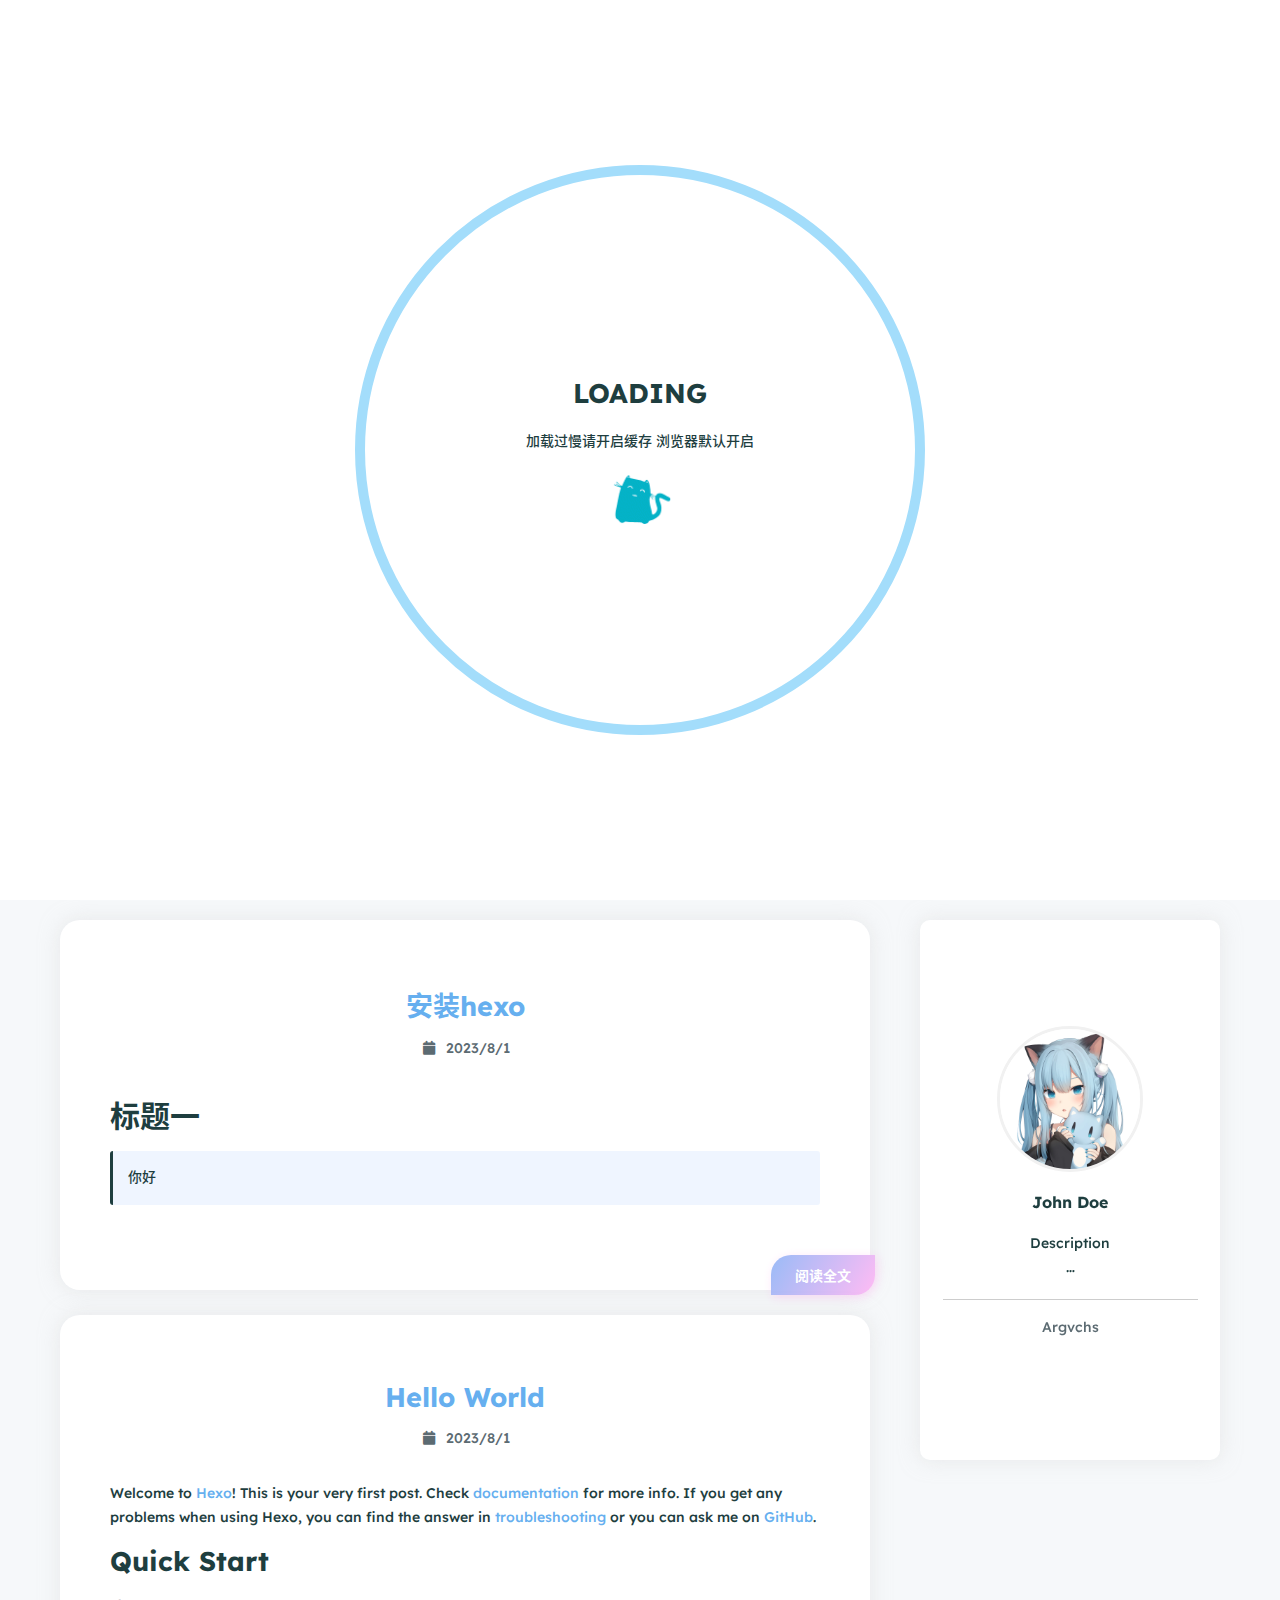
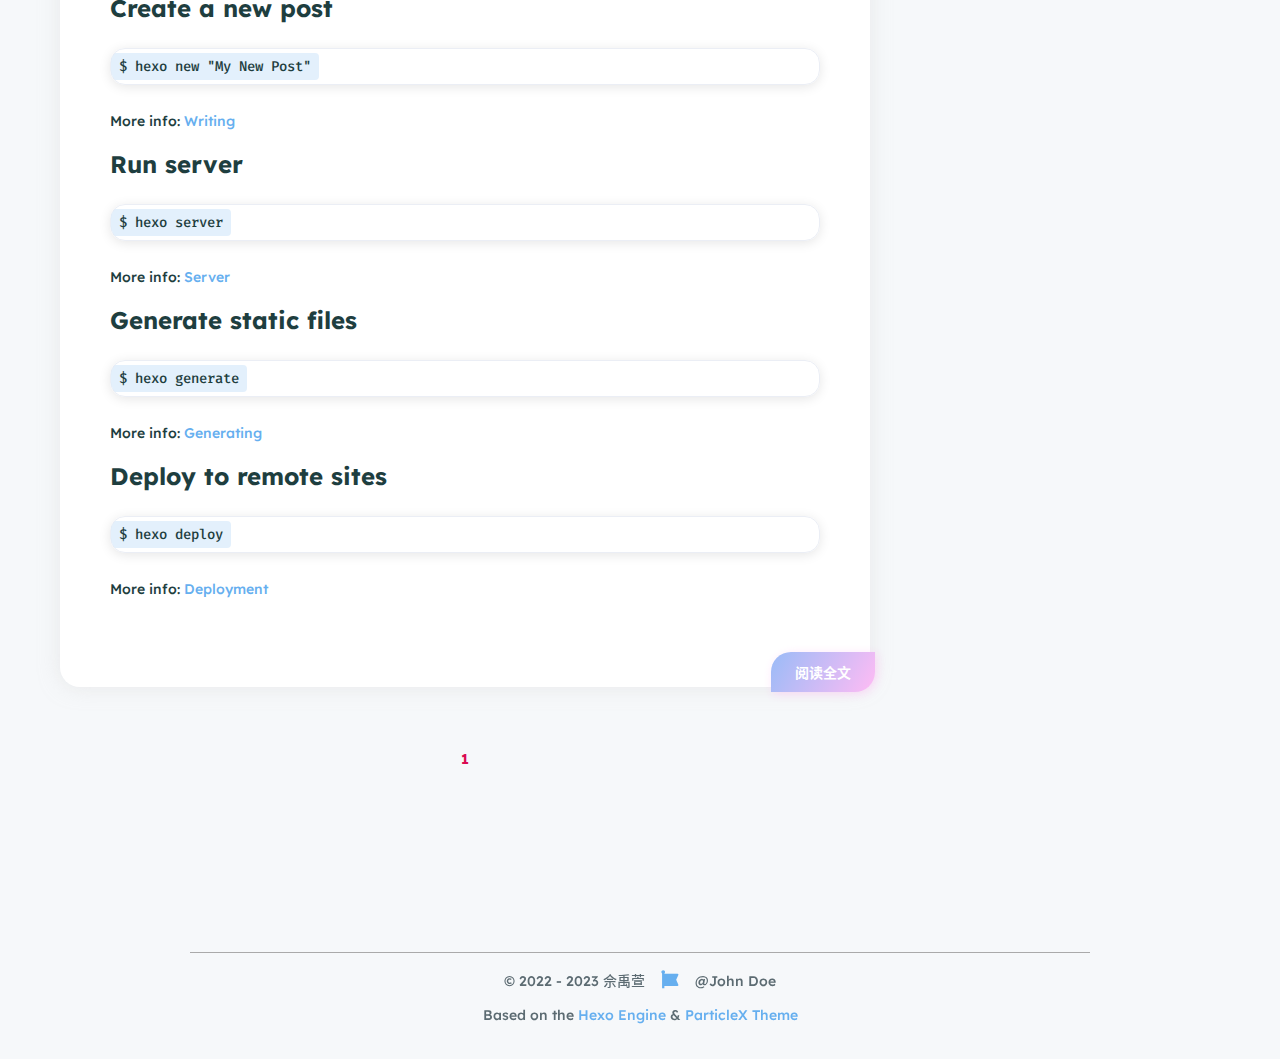
==== index.html @ 8838abf0 "Site updated: 2023-08-01 17:49:16" ====
<!DOCTYPE html>
<html lang="en">
    <head>
        <meta charset="utf-8" />
        <title>佘禹萱</title>
        <meta name="author" content="John Doe" />
        <meta name="description" content="今天又写了一堆bug^-^" />
        <meta name="keywords" content="" />
        <meta name="viewport" content="width=device-width, initial-scale=1.0, maximum-scale=1.0, user-scalable=0" />
        <link rel="icon" href="/images/favicon.png" />
        <script src="https://cdn.staticfile.org/vue/3.3.4/vue.global.prod.min.js"></script>
<link rel="stylesheet" href="https://cdn.staticfile.org/font-awesome/6.4.0/css/all.min.css" />
<link rel="stylesheet" href="/css/fonts.min.css" />
<script> const mixins = {}; </script>

<script src="https://polyfill.io/v3/polyfill.min.js?features=default"></script>


<script src="https://cdn.staticfile.org/highlight.js/11.8.0/highlight.min.js"></script>
<script src="https://cdn.staticfile.org/highlightjs-line-numbers.js/2.8.0/highlightjs-line-numbers.min.js"></script>
<link
    rel="stylesheet"
    href="https://cdn.staticfile.org/highlight.js/11.8.0/styles/github.min.css"
/>
<script src="/js/lib/highlight.js"></script>



<script src="/js/lib/preview.js"></script>





<script src="/js/lib/home.js"></script>

<link rel="stylesheet" href="/css/main.css" />

    <meta name="generator" content="Hexo 6.3.0"></head>
    <body>
        <div id="layout">
            <transition name="fade">
                <div id="loading" v-show="loading">
                    <div id="loading-circle">
                        <h2>LOADING</h2>
                        <p>加载过慢请开启缓存 浏览器默认开启</p>
                        <img src="/images/loading.gif" />
                    </div>
                </div>
            </transition>
            <div id="menu" :class="{ hidden: hiddenMenu, 'menu-color': menuColor}">
    <nav id="desktop-menu">
        <a class="title" href="/">
            <span>佘禹萱</span>
        </a>
        
        <a href="/">
            <i class="fa-solid fa-house fa-fw"></i>
            <span>&ensp;Home</span>
        </a>
        
        <a href="/about">
            <i class="fa-solid fa-id-card fa-fw"></i>
            <span>&ensp;About</span>
        </a>
        
        <a href="/archives">
            <i class="fa-solid fa-box-archive fa-fw"></i>
            <span>&ensp;Archives</span>
        </a>
        
        <a href="/categories">
            <i class="fa-solid fa-bookmark fa-fw"></i>
            <span>&ensp;Categories</span>
        </a>
        
        <a href="/tags">
            <i class="fa-solid fa-tags fa-fw"></i>
            <span>&ensp;Tags</span>
        </a>
        
    </nav>
    <nav id="mobile-menu">
        <div class="title" @click="showMenuItems = !showMenuItems">
            <i class="fa-solid fa-bars fa-fw"></i>
            <span>&emsp;佘禹萱</span>
        </div>
        <transition name="slide">
            <div class="items" v-show="showMenuItems">
                
                <a href="/">
                    <div class="item">
                        <div style="min-width: 20px; max-width: 50px; width: 10%">
                            <i class="fa-solid fa-house fa-fw"></i>
                        </div>
                        <div style="min-width: 100px; max-width: 150%; width: 20%">Home</div>
                    </div>
                </a>
                
                <a href="/about">
                    <div class="item">
                        <div style="min-width: 20px; max-width: 50px; width: 10%">
                            <i class="fa-solid fa-id-card fa-fw"></i>
                        </div>
                        <div style="min-width: 100px; max-width: 150%; width: 20%">About</div>
                    </div>
                </a>
                
                <a href="/archives">
                    <div class="item">
                        <div style="min-width: 20px; max-width: 50px; width: 10%">
                            <i class="fa-solid fa-box-archive fa-fw"></i>
                        </div>
                        <div style="min-width: 100px; max-width: 150%; width: 20%">Archives</div>
                    </div>
                </a>
                
                <a href="/categories">
                    <div class="item">
                        <div style="min-width: 20px; max-width: 50px; width: 10%">
                            <i class="fa-solid fa-bookmark fa-fw"></i>
                        </div>
                        <div style="min-width: 100px; max-width: 150%; width: 20%">Categories</div>
                    </div>
                </a>
                
                <a href="/tags">
                    <div class="item">
                        <div style="min-width: 20px; max-width: 50px; width: 10%">
                            <i class="fa-solid fa-tags fa-fw"></i>
                        </div>
                        <div style="min-width: 100px; max-width: 150%; width: 20%">Tags</div>
                    </div>
                </a>
                
            </div>
        </transition>
    </nav>
</div>
<transition name="fade">
    <div id="menu-curtain" @click="showMenuItems = !showMenuItems" v-show="showMenuItems"></div>
</transition>

            <div id="main" :class="loading ? 'into-enter-from': 'into-enter-active'">
                <div id="home-head">
    <div id="home-background" ref="homeBackground" data-images="/images/background.jpg"></div>
    <div id="home-info" @click="homeClick">
        <span class="loop"></span>
        <span class="loop"></span>
        <span class="loop"></span>
        <span class="loop"></span>
        <span class="info">
            <div class="wrap">
                <h1>佘禹萱</h1>
                <h3>我的blog</h3>
                <h5>今天又写了一堆bug^-^</h5>
            </div>
        </span>
    </div>
</div>
<div id="home-posts-wrap" true ref="homePostsWrap">
    <div id="home-posts">
        

<div class="post">
    <a href="/2023/08/01/%E5%AE%89%E8%A3%85hexo/">
        <h2 class="post-title">安装hexo</h2>
    </a>
    <div class="category-and-date">
        
        <span class="date">
            <span class="icon">
                <i class="fa-solid fa-calendar fa-fw"></i>
            </span>
            2023/8/1
        </span>
        
        
    </div>
    <div class="description">
        <div class="content" v-pre>
            
            <h1 id="标题一"><a href="#标题一" class="headerlink" title="标题一"></a>标题一</h1><blockquote>
<p>你好</p>
</blockquote>

            
        </div>
    </div>
    <div class="post-tags">
        
        
    </div>
    <a href="/2023/08/01/%E5%AE%89%E8%A3%85hexo/" class="go-post">阅读全文</a>
</div>

<div class="post">
    <a href="/2023/08/01/hello-world/">
        <h2 class="post-title">Hello World</h2>
    </a>
    <div class="category-and-date">
        
        <span class="date">
            <span class="icon">
                <i class="fa-solid fa-calendar fa-fw"></i>
            </span>
            2023/8/1
        </span>
        
        
    </div>
    <div class="description">
        <div class="content" v-pre>
            
            <p>Welcome to <a target="_blank" rel="noopener" href="https://hexo.io/">Hexo</a>! This is your very first post. Check <a target="_blank" rel="noopener" href="https://hexo.io/docs/">documentation</a> for more info. If you get any problems when using Hexo, you can find the answer in <a target="_blank" rel="noopener" href="https://hexo.io/docs/troubleshooting.html">troubleshooting</a> or you can ask me on <a target="_blank" rel="noopener" href="https://github.com/hexojs/hexo/issues">GitHub</a>.</p>
<h2 id="Quick-Start"><a href="#Quick-Start" class="headerlink" title="Quick Start"></a>Quick Start</h2><h3 id="Create-a-new-post"><a href="#Create-a-new-post" class="headerlink" title="Create a new post"></a>Create a new post</h3><pre><code class="bash">$ hexo new &quot;My New Post&quot;
</code></pre>
<p>More info: <a target="_blank" rel="noopener" href="https://hexo.io/docs/writing.html">Writing</a></p>
<h3 id="Run-server"><a href="#Run-server" class="headerlink" title="Run server"></a>Run server</h3><pre><code class="bash">$ hexo server
</code></pre>
<p>More info: <a target="_blank" rel="noopener" href="https://hexo.io/docs/server.html">Server</a></p>
<h3 id="Generate-static-files"><a href="#Generate-static-files" class="headerlink" title="Generate static files"></a>Generate static files</h3><pre><code class="bash">$ hexo generate
</code></pre>
<p>More info: <a target="_blank" rel="noopener" href="https://hexo.io/docs/generating.html">Generating</a></p>
<h3 id="Deploy-to-remote-sites"><a href="#Deploy-to-remote-sites" class="headerlink" title="Deploy to remote sites"></a>Deploy to remote sites</h3><pre><code class="bash">$ hexo deploy
</code></pre>
<p>More info: <a target="_blank" rel="noopener" href="https://hexo.io/docs/one-command-deployment.html">Deployment</a></p>

            
        </div>
    </div>
    <div class="post-tags">
        
        
    </div>
    <a href="/2023/08/01/hello-world/" class="go-post">阅读全文</a>
</div>


        <div class="page-current">
    <div class="prev">
        
    </div>
    <div class="page-index">
        
        <span class="current">1</span>
        
    </div>
    <div class="next">
        
    </div>
</div>

    </div>
    
    <div id="home-card">
        <div id="card-style">
    <div id="card-div">
        <div class="avatar">
            <img src="/images/avatar.jpg" alt="avatar" />
        </div>
        <div class="name">John Doe</div>
        <div class="description">
            <p>Description<br>…</p>

        </div>
        
        
        <div class="friend-links">
            
            <div class="friend-link">
                <a target="_blank" rel="noopener" href="https://argvchs.github.io">Argvchs</a>
            </div>
            
        </div>
        
    </div>
</div>

    </div>
    
</div>

                <footer id="footer">
    <div id="footer-wrap">
        <div>
            &copy;
            2022 - 2023 佘禹萱
            <span id="footer-icon">
                <i class="fa-solid fa-font-awesome fa-fw"></i>
            </span>
            &commat;John Doe
        </div>
        <div>
            Based on the <a target="_blank" rel="noopener" href="https://hexo.io">Hexo Engine</a> &amp;
            <a target="_blank" rel="noopener" href="https://github.com/theme-particlex/hexo-theme-particlex">ParticleX Theme</a>
        </div>
        
    </div>
</footer>

            </div>
            
            <transition name="fade">
                <div id="preview" ref="preview" v-show="previewShow">
                    <img id="preview-content" ref="previewContent" />
                </div>
            </transition>
            
        </div>
        <script src="/js/main.js"></script>
        
    </body>
</html>
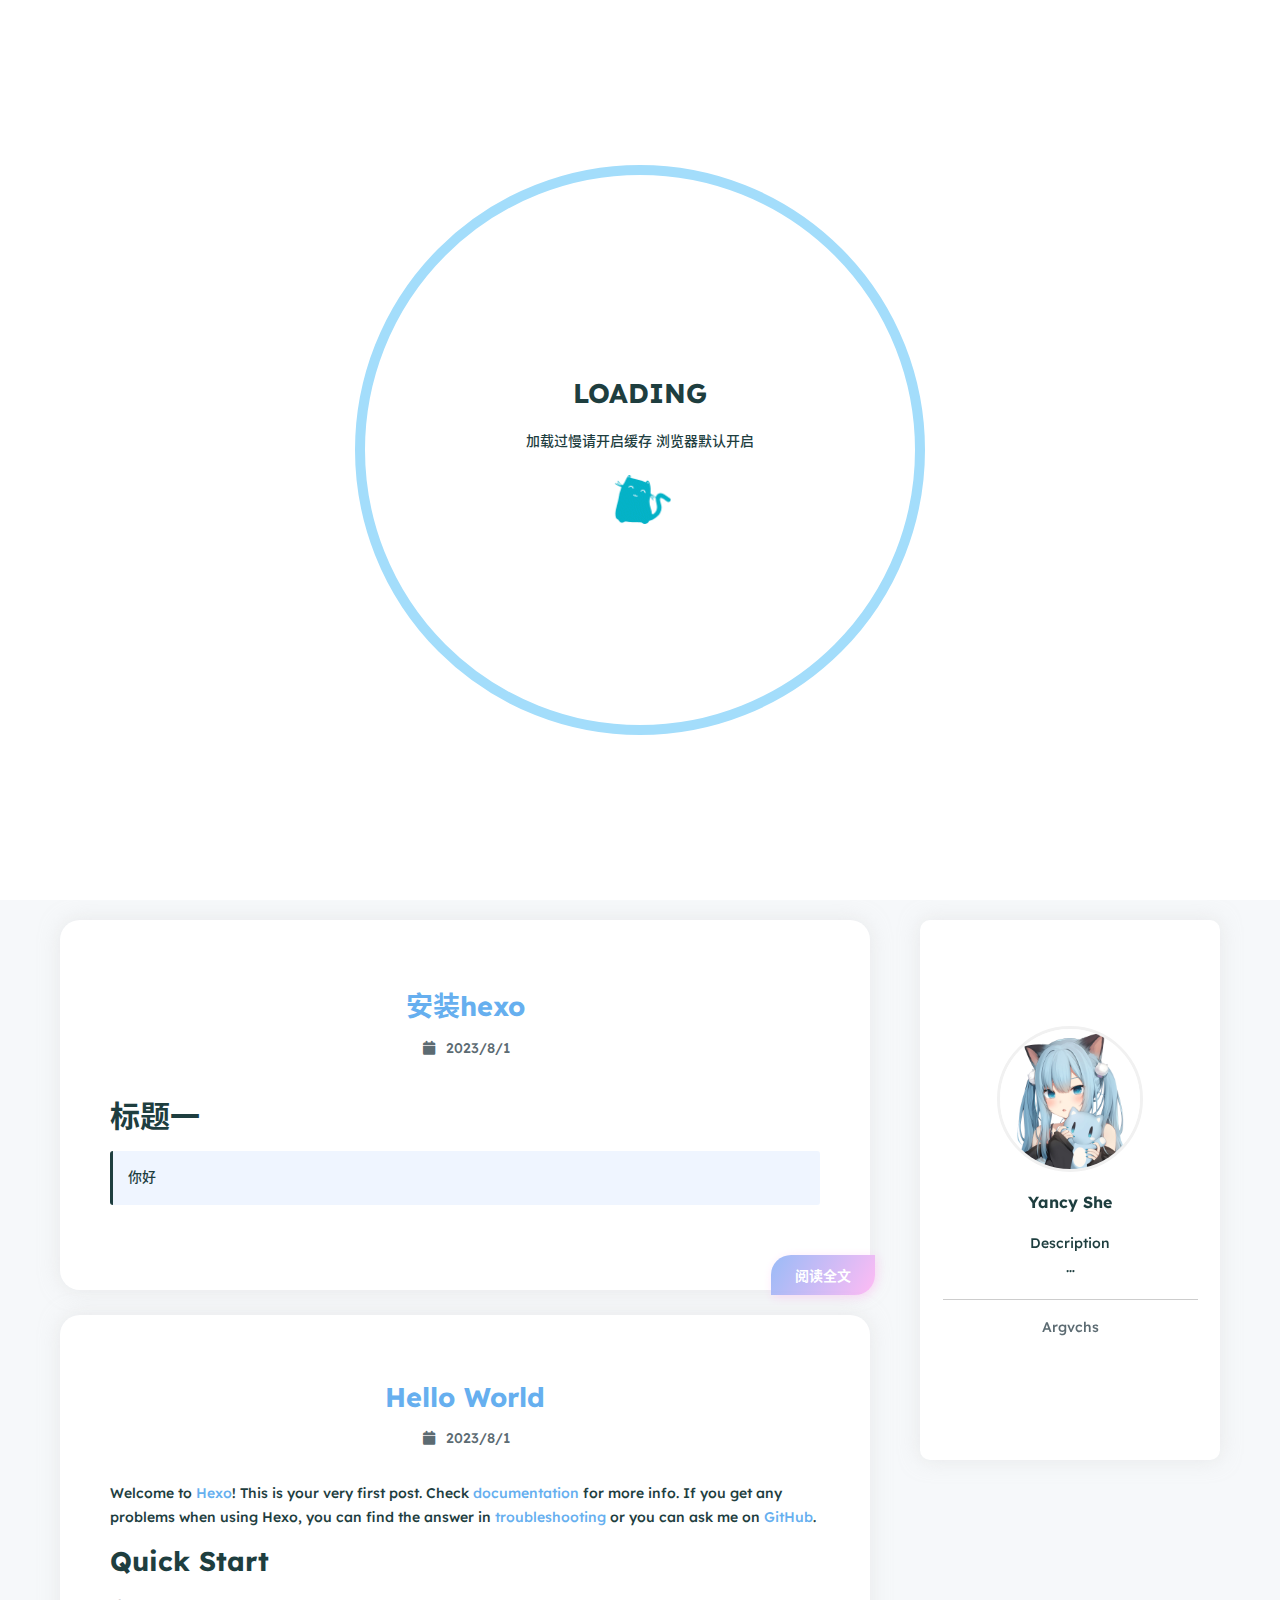
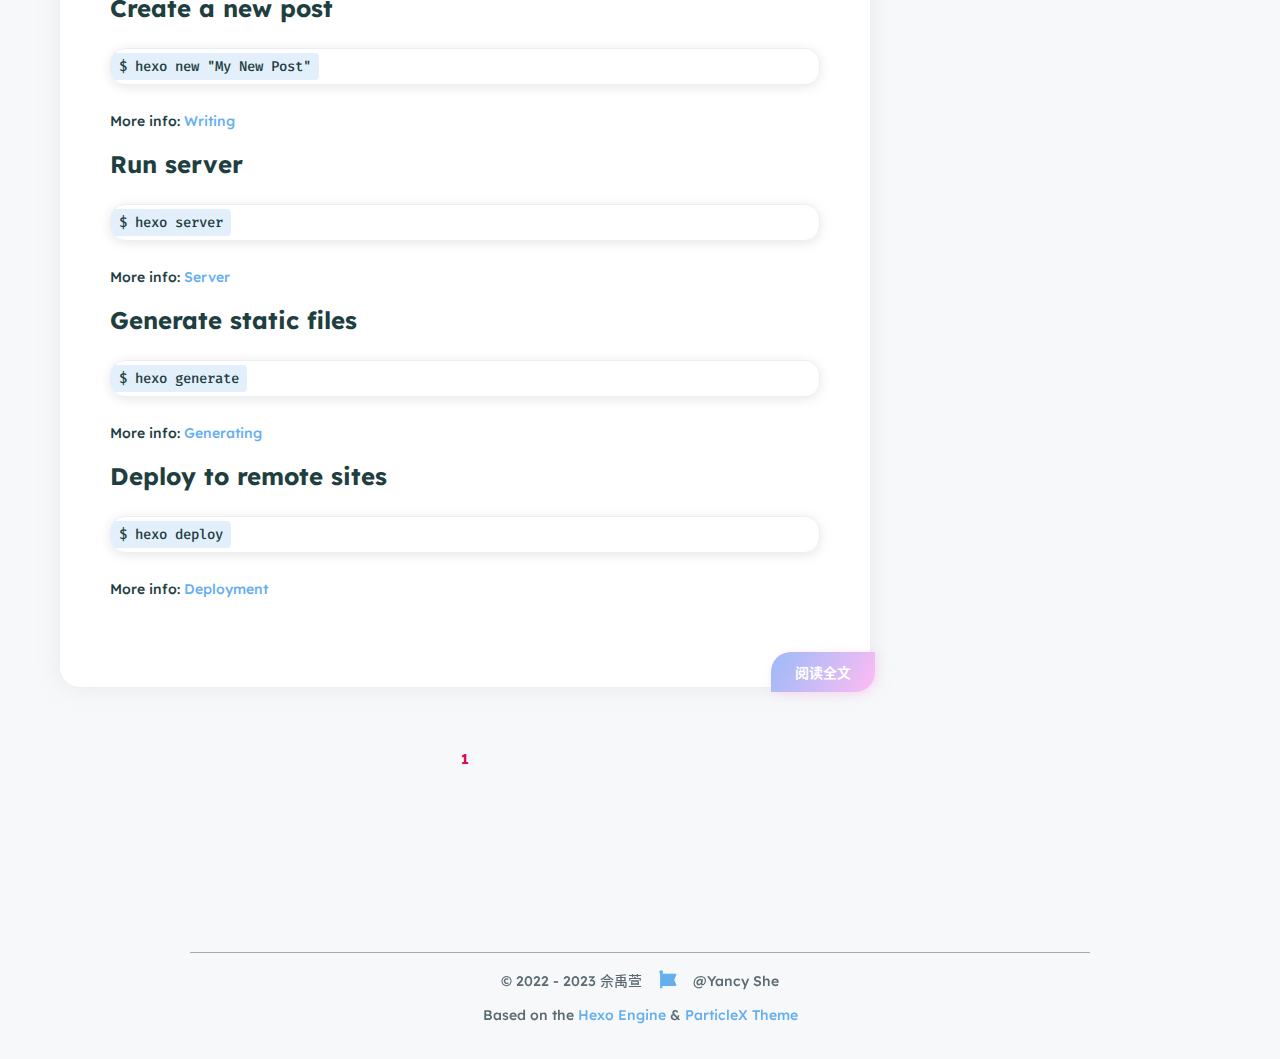
==== commit ae1c9cb0: "Site updated: 2023-08-01 18:01:43" ====
--- a/index.html
+++ b/index.html
@@ -4,7 +4,7 @@
     <head>
         <meta charset="utf-8" />
         <title>佘禹萱</title>
-        <meta name="author" content="John Doe" />
+        <meta name="author" content="Yancy She" />
         <meta name="description" content="今天又写了一堆bug^-^" />
         <meta name="keywords" content="" />
         <meta name="viewport" content="width=device-width, initial-scale=1.0, maximum-scale=1.0, user-scalable=0" />
@@ -260,7 +260,7 @@
         <div class="avatar">
             <img src="/images/avatar.jpg" alt="avatar" />
         </div>
-        <div class="name">John Doe</div>
+        <div class="name">Yancy She</div>
         <div class="description">
             <p>Description<br>…</p>
 
@@ -290,7 +290,7 @@
             <span id="footer-icon">
                 <i class="fa-solid fa-font-awesome fa-fw"></i>
             </span>
-            &commat;John Doe
+            &commat;Yancy She
         </div>
         <div>
             Based on the <a target="_blank" rel="noopener" href="https://hexo.io">Hexo Engine</a> &amp;
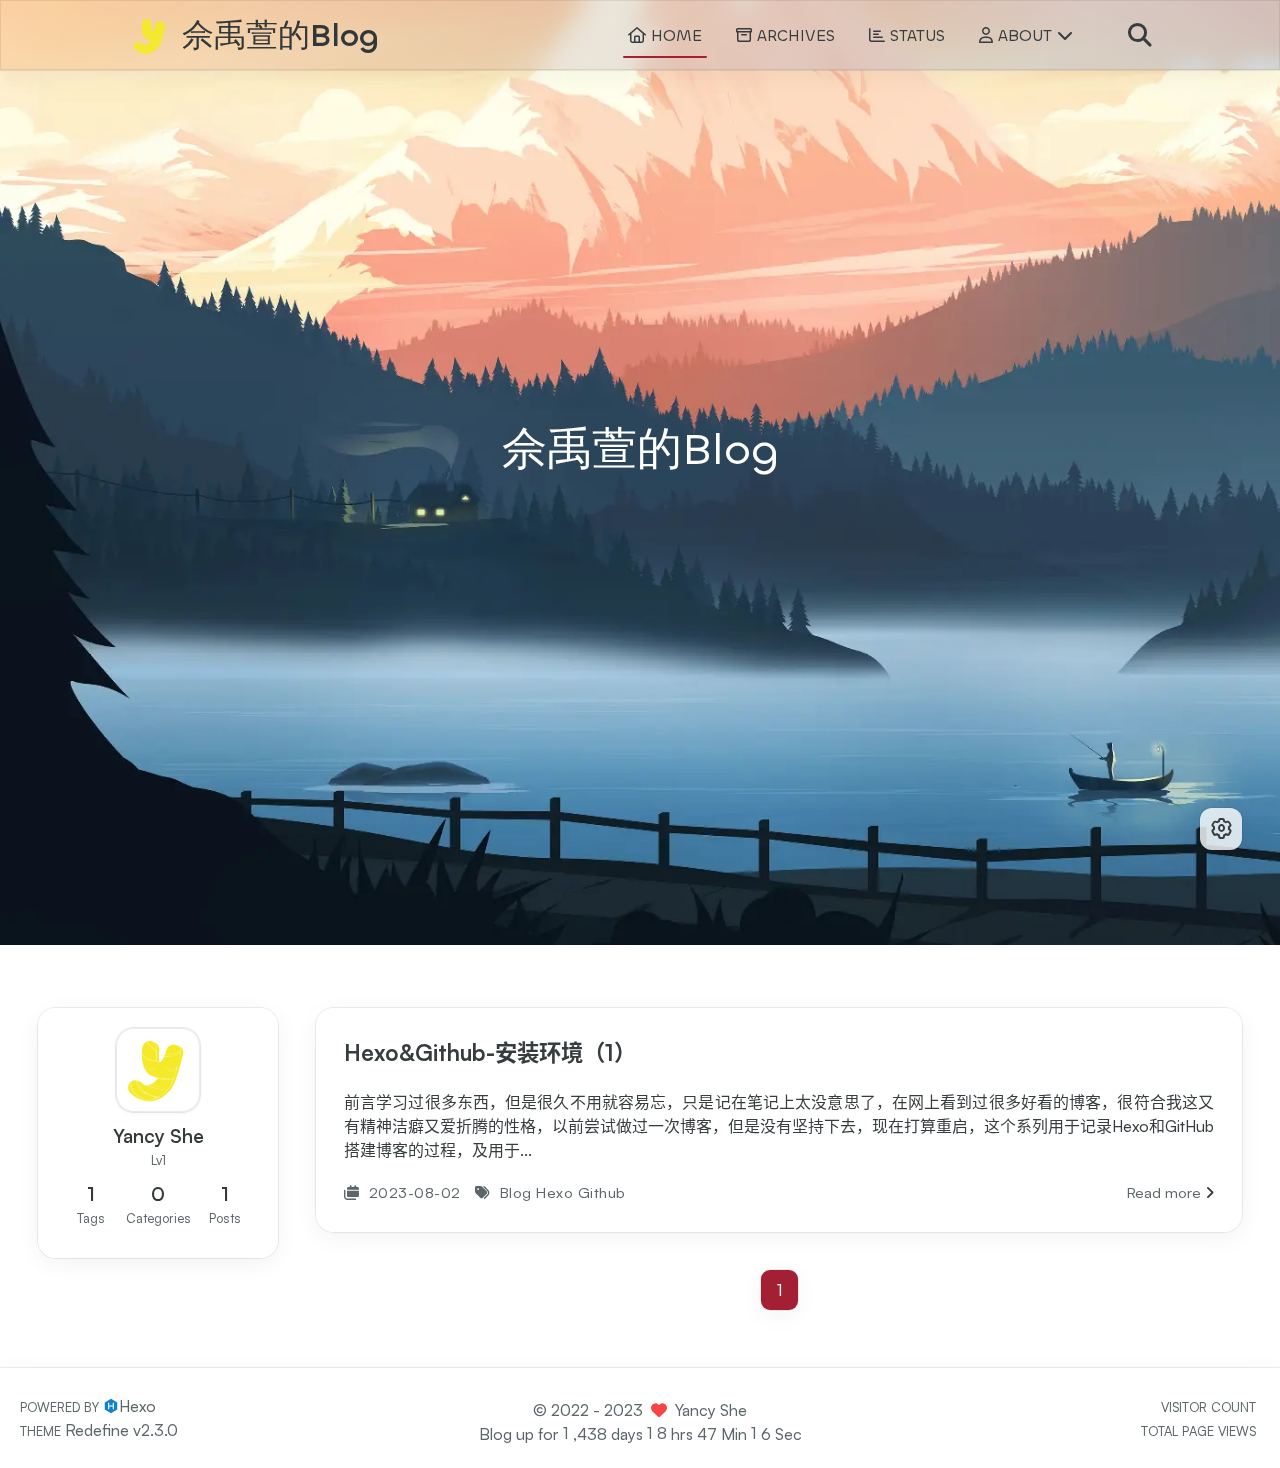
==== commit 7fe837d2: "Site updated: 2023-08-09 09:43:59" ====
--- a/index.html
+++ b/index.html
@@ -1,315 +1,767 @@
-
 <!DOCTYPE html>
 <html lang="en">
-    <head>
-        <meta charset="utf-8" />
-        <title>佘禹萱</title>
-        <meta name="author" content="Yancy She" />
-        <meta name="description" content="今天又写了一堆bug^-^" />
-        <meta name="keywords" content="" />
-        <meta name="viewport" content="width=device-width, initial-scale=1.0, maximum-scale=1.0, user-scalable=0" />
-        <link rel="icon" href="/images/favicon.png" />
-        <script src="https://cdn.staticfile.org/vue/3.3.4/vue.global.prod.min.js"></script>
-<link rel="stylesheet" href="https://cdn.staticfile.org/font-awesome/6.4.0/css/all.min.css" />
-<link rel="stylesheet" href="/css/fonts.min.css" />
-<script> const mixins = {}; </script>
-
-<script src="https://polyfill.io/v3/polyfill.min.js?features=default"></script>
-
-
-<script src="https://cdn.staticfile.org/highlight.js/11.8.0/highlight.min.js"></script>
-<script src="https://cdn.staticfile.org/highlightjs-line-numbers.js/2.8.0/highlightjs-line-numbers.min.js"></script>
-<link
-    rel="stylesheet"
-    href="https://cdn.staticfile.org/highlight.js/11.8.0/styles/github.min.css"
-/>
-<script src="/js/lib/highlight.js"></script>
-
-
-
-<script src="/js/lib/preview.js"></script>
-
-
-
-
-
-<script src="/js/lib/home.js"></script>
-
-<link rel="stylesheet" href="/css/main.css" />
-
-    <meta name="generator" content="Hexo 6.3.0"></head>
-    <body>
-        <div id="layout">
-            <transition name="fade">
-                <div id="loading" v-show="loading">
-                    <div id="loading-circle">
-                        <h2>LOADING</h2>
-                        <p>加载过慢请开启缓存 浏览器默认开启</p>
-                        <img src="/images/loading.gif" />
-                    </div>
+<head>
+    <meta charset="utf-8">
+    <meta name="viewport" content="width=device-width, initial-scale=1">
+    <meta name="keywords" content="Hexo Theme Redefine">
+    
+    <meta name="author" content="Yancy She">
+    <!-- preconnect -->
+    <link rel="preconnect" href="https://fonts.googleapis.com">
+    <link rel="preconnect" href="https://fonts.gstatic.com" crossorigin>
+    
+    
+    <!--- Seo Part-->
+    
+    <link rel="canonical" href="http://example.com/"/>
+    <meta name="robots" content="index,follow">
+    <meta name="googlebot" content="index,follow">
+    <meta name="revisit-after" content="1 days">
+    
+        <meta name="description" content="今天又写了一堆bug^-^">
+<meta property="og:type" content="website">
+<meta property="og:title" content="佘禹萱">
+<meta property="og:url" content="http://example.com/index.html">
+<meta property="og:site_name" content="佘禹萱">
+<meta property="og:description" content="今天又写了一堆bug^-^">
+<meta property="og:locale" content="en_US">
+<meta property="article:author" content="Yancy She">
+<meta name="twitter:card" content="summary">
+    
+    
+    <!--- Icon Part-->
+    <link rel="icon" type="image/png" href="/images/redefine-favicon.svg" sizes="192x192">
+    <link rel="apple-touch-icon" sizes="180x180" href="/images/redefine-favicon.svg">
+    <meta name="theme-color" content="#A31F34">
+    <link rel="shortcut icon" href="/images/redefine-favicon.svg">
+    <!--- Page Info-->
+    
+    <title>
+        
+        佘禹萱的Blog
+    </title>
+    
+<link rel="stylesheet" href="/css/style.css">
+
+    
+<link rel="stylesheet" href="/fonts/fonts.css">
+
+    
+<link rel="stylesheet" href="/fonts/Satoshi/satoshi.css">
+
+    
+<link rel="stylesheet" href="/fonts/Chillax/chillax.css">
+
+    <!--- Font Part-->
+    
+    
+    
+    
+
+    <!--- Inject Part-->
+    
+    <script id="hexo-configurations">
+    let Global = window.Global || {};
+    Global.hexo_config = {"hostname":"example.com","root":"/","language":"en"};
+    Global.theme_config = {"articles":{"style":{"font_size":"16px","line_height":1.5,"image_border_radius":"14px","image_alignment":"center","image_caption":false,"link_icon":true},"word_count":{"enable":true,"count":true,"min2read":true},"author_label":{"enable":true,"auto":false,"list":[]},"code_block":{"copy":true,"style":"mac","font":{"enable":false,"family":null,"url":null}},"toc":{"enable":true,"max_depth":3,"number":false,"expand":true,"init_open":true},"copyright":true,"lazyload":true,"recommendation":{"enable":false,"title":"推荐阅读","limit":3,"mobile_limit":2,"placeholder":"/images/wallhaven-wqery6-light.webp","skip_dirs":[]}},"colors":{"primary":"#A31F34","secondary":null},"global":{"fonts":{"chinese":{"enable":false,"family":null,"url":null},"english":{"enable":false,"family":null,"url":null}},"content_max_width":"1000px","sidebar_width":"210px","hover":{"shadow":true,"scale":false},"scroll_progress":{"bar":false,"percentage":true},"website_counter":{"url":"https://busuanzi.ibruce.info/busuanzi/2.3/busuanzi.pure.mini.js","enable":true,"site_pv":true,"site_uv":true,"post_pv":true},"single_page":true,"open_graph":true,"google_analytics":{"enable":false,"id":null}},"home_banner":{"enable":true,"style":"fixed","image":{"light":"/images/wallhaven-wqery6-light.webp","dark":"/images/wallhaven-wqery6-dark.webp"},"title":"佘禹萱的Blog","subtitle":{"text":[],"hitokoto":{"enable":true,"api":"https://v1.hitokoto.cn"},"typing_speed":100,"backing_speed":80,"starting_delay":500,"backing_delay":1500,"loop":true,"smart_backspace":true},"text_color":{"light":"#fff","dark":"#d1d1b6"},"text_style":{"title_size":"2.8rem","subtitle_size":"1.5rem","line_height":1.2},"custom_font":{"enable":false,"family":null,"url":null},"social_links":{"enable":false,"links":{"github":null,"instagram":null,"zhihu":null,"twitter":null,"email":null},"qrs":{"weixin":null}}},"plugins":{"feed":{"enable":false},"aplayer":{"enable":false,"type":"fixed","audios":[{"name":null,"artist":null,"url":null,"cover":null}]},"mermaid":{"enable":false,"version":"9.3.0"}},"version":"2.3.0","navbar":{"auto_hide":true,"color":{"left":"#f78736","right":"#367df7","transparency":35},"links":{"Home":{"path":"/","icon":"fa-regular fa-house"},"Archives":{"path":"/archives","icon":"fa-regular fa-archive"},"Status":{"path":"https://status.evanluo.top/","icon":"fa-regular fa-chart-bar"},"About":{"icon":"fa-regular fa-user","submenus":{"Me":"/about","Github":"https://github.com/EvanNotFound/hexo-theme-redefine","Blog":"https://ohevan.com","Friends":"/friends"}}},"search":{"enable":true,"preload":true}},"page_templates":{"friends_column":2,"tags_style":"blur"},"home":{"sidebar":{"enable":true,"position":"left","first_item":"menu","announcement":null,"links":null},"article_date_format":"auto","categories":{"enable":true,"limit":3},"tags":{"enable":true,"limit":3}},"footerStart":"2022/8/17 11:45:14"};
+    Global.language_ago = {"second":"%s seconds ago","minute":"%s minutes ago","hour":"%s hours ago","day":"%s days ago","week":"%s weeks ago","month":"%s months ago","year":"%s years ago"};
+    Global.data_config = {"masonry":false};
+  </script>
+    
+    <!--- Fontawesome Part-->
+    
+<link rel="stylesheet" href="/fontawesome/fontawesome.min.css">
+
+    
+<link rel="stylesheet" href="/fontawesome/brands.min.css">
+
+    
+<link rel="stylesheet" href="/fontawesome/solid.min.css">
+
+    
+<link rel="stylesheet" href="/fontawesome/regular.min.css">
+
+    
+    
+    
+    
+<meta name="generator" content="Hexo 6.3.0"></head>
+
+
+<body>
+<div class="progress-bar-container">
+    
+
+    
+        <span class="pjax-progress-bar"></span>
+        <span class="swup-progress-icon">
+            <i class="fa-solid fa-circle-notch fa-spin"></i>
+        </span>
+    
+</div>
+
+
+<main class="page-container" id="swup">
+    
+
+    
+        
+    <style>
+        .home-banner-container {
+            background: transparent !important;
+        }
+
+        .home-article-item,
+        .sidebar-links,
+        .sidebar-content,
+        a.page-number,
+        a.extend,
+        .sidebar-links .links:hover,
+        .right-bottom-tools,
+        footer.footer {
+            background-color: var(--background-color-transparent-80) !important;
+        }
+
+        .right-bottom-tools:hover,
+        a.page-number:hover,
+        a.extend:hover {
+            background-color: var(--primary-color) !important;
+        }
+
+        .site-info,
+        .home-article-sticky-label {
+            background-color: var(--background-color-transparent-15) !important;
+        }
+
+        .home-article-sticky-label {
+            backdrop-filter: none !important;
+        }
+    </style>
+
+    <div class="home-banner-background transition-fade">
+    </div>
+
+
+<div class="home-banner-container flex-center transition-fade">
+    <div class="content flex-center">
+        <div class="description"
+        
+        >
+            佘禹萱的Blog
+            
+            
+                <p><i id="subtitle"></i></p>
+            
+        </div>
+        
+    </div>
+</div>
+
+
+
+    
+
+    <div class="main-content-container">
+        
+
+        <div class="main-content-header">
+            <header class="navbar-container">
+    
+    <div class="navbar-content has-home-banner">
+        <div class="left">
+            
+                <a class="logo-image" href="/">
+                    <img src="/images/redefine-logo.svg">
+                </a>
+            
+            <a class="logo-title" href="/">
+                <h1>
+                佘禹萱的Blog
+                </h1>
+            </a>
+        </div>
+
+        <div class="right">
+            <!-- PC -->
+            <div class="desktop">
+                <ul class="navbar-list">
+                    
+                        
+                            <li class="navbar-item">
+                                <!-- Menu -->
+                                <a class="active" 
+                                    href="/"  >
+                                    
+                                        
+                                            <i class="fa-regular fa-house"></i>
+                                        
+                                        HOME
+                                    
+                                </a>
+                                <!-- Submenu -->
+                                
+                            </li>
+                    
+                        
+                            <li class="navbar-item">
+                                <!-- Menu -->
+                                <a class="" 
+                                    href="/archives"  >
+                                    
+                                        
+                                            <i class="fa-regular fa-archive"></i>
+                                        
+                                        ARCHIVES
+                                    
+                                </a>
+                                <!-- Submenu -->
+                                
+                            </li>
+                    
+                        
+                            <li class="navbar-item">
+                                <!-- Menu -->
+                                <a class="" 
+                                    target="_blank" rel="noopener" href="https://status.evanluo.top/"  >
+                                    
+                                        
+                                            <i class="fa-regular fa-chart-bar"></i>
+                                        
+                                        STATUS
+                                    
+                                </a>
+                                <!-- Submenu -->
+                                
+                            </li>
+                    
+                        
+                            <li class="navbar-item">
+                                <!-- Menu -->
+                                <a class="has-dropdown" 
+                                    href="#" onClick="return false;">
+                                    
+                                        
+                                            <i class="fa-regular fa-user"></i>
+                                        
+                                        ABOUT&nbsp;<i class="fa-solid fa-chevron-down"></i>
+                                    
+                                </a>
+                                <!-- Submenu -->
+                                
+                                    <ul class="sub-menu">
+                                    
+                                        <li>
+                                        <a href="/about">ME
+                                        </a>
+                                        </li>
+                                    
+                                        <li>
+                                        <a target="_blank" rel="noopener" href="https://github.com/EvanNotFound/hexo-theme-redefine">GITHUB
+                                        </a>
+                                        </li>
+                                    
+                                        <li>
+                                        <a target="_blank" rel="noopener" href="https://ohevan.com">BLOG
+                                        </a>
+                                        </li>
+                                    
+                                        <li>
+                                        <a href="/friends">FRIENDS
+                                        </a>
+                                        </li>
+                                    
+                                    </ul>
+                                
+                            </li>
+                    
+                    
+                        <li class="navbar-item search search-popup-trigger">
+                            <i class="fa-solid fa-magnifying-glass"></i>
+                        </li>
+                    
+                </ul>
+            </div>
+            <!-- Mobile -->
+            <div class="mobile">
+                
+                    <div class="icon-item search search-popup-trigger"><i class="fa-solid fa-magnifying-glass"></i></div>
+                
+                <div class="icon-item navbar-bar">
+                    <div class="navbar-bar-middle"></div>
                 </div>
-            </transition>
-            <div id="menu" :class="{ hidden: hiddenMenu, 'menu-color': menuColor}">
-    <nav id="desktop-menu">
-        <a class="title" href="/">
-            <span>佘禹萱</span>
-        </a>
-        
-        <a href="/">
-            <i class="fa-solid fa-house fa-fw"></i>
-            <span>&ensp;Home</span>
-        </a>
-        
-        <a href="/about">
-            <i class="fa-solid fa-id-card fa-fw"></i>
-            <span>&ensp;About</span>
-        </a>
-        
-        <a href="/archives">
-            <i class="fa-solid fa-box-archive fa-fw"></i>
-            <span>&ensp;Archives</span>
-        </a>
-        
-        <a href="/categories">
-            <i class="fa-solid fa-bookmark fa-fw"></i>
-            <span>&ensp;Categories</span>
-        </a>
-        
-        <a href="/tags">
-            <i class="fa-solid fa-tags fa-fw"></i>
-            <span>&ensp;Tags</span>
-        </a>
-        
-    </nav>
-    <nav id="mobile-menu">
-        <div class="title" @click="showMenuItems = !showMenuItems">
-            <i class="fa-solid fa-bars fa-fw"></i>
-            <span>&emsp;佘禹萱</span>
-        </div>
-        <transition name="slide">
-            <div class="items" v-show="showMenuItems">
-                
-                <a href="/">
-                    <div class="item">
-                        <div style="min-width: 20px; max-width: 50px; width: 10%">
-                            <i class="fa-solid fa-house fa-fw"></i>
-                        </div>
-                        <div style="min-width: 100px; max-width: 150%; width: 20%">Home</div>
-                    </div>
-                </a>
-                
-                <a href="/about">
-                    <div class="item">
-                        <div style="min-width: 20px; max-width: 50px; width: 10%">
-                            <i class="fa-solid fa-id-card fa-fw"></i>
-                        </div>
-                        <div style="min-width: 100px; max-width: 150%; width: 20%">About</div>
-                    </div>
-                </a>
-                
-                <a href="/archives">
-                    <div class="item">
-                        <div style="min-width: 20px; max-width: 50px; width: 10%">
-                            <i class="fa-solid fa-box-archive fa-fw"></i>
-                        </div>
-                        <div style="min-width: 100px; max-width: 150%; width: 20%">Archives</div>
-                    </div>
-                </a>
-                
-                <a href="/categories">
-                    <div class="item">
-                        <div style="min-width: 20px; max-width: 50px; width: 10%">
-                            <i class="fa-solid fa-bookmark fa-fw"></i>
-                        </div>
-                        <div style="min-width: 100px; max-width: 150%; width: 20%">Categories</div>
-                    </div>
-                </a>
-                
-                <a href="/tags">
-                    <div class="item">
-                        <div style="min-width: 20px; max-width: 50px; width: 10%">
-                            <i class="fa-solid fa-tags fa-fw"></i>
-                        </div>
-                        <div style="min-width: 100px; max-width: 150%; width: 20%">Tags</div>
-                    </div>
-                </a>
-                
             </div>
-        </transition>
-    </nav>
-</div>
-<transition name="fade">
-    <div id="menu-curtain" @click="showMenuItems = !showMenuItems" v-show="showMenuItems"></div>
-</transition>
-
-            <div id="main" :class="loading ? 'into-enter-from': 'into-enter-active'">
-                <div id="home-head">
-    <div id="home-background" ref="homeBackground" data-images="/images/background.jpg"></div>
-    <div id="home-info" @click="homeClick">
-        <span class="loop"></span>
-        <span class="loop"></span>
-        <span class="loop"></span>
-        <span class="loop"></span>
-        <span class="info">
-            <div class="wrap">
-                <h1>佘禹萱</h1>
-                <h3>我的blog</h3>
-                <h5>今天又写了一堆bug^-^</h5>
+        </div>
+    </div>
+
+    <!-- Mobile drawer -->
+    <div class="navbar-drawer">
+        <ul class="drawer-navbar-list">
+            
+                
+                    <li class="drawer-navbar-item flex-center">
+                        <a class="active" 
+                        href="/"  >
+                             
+                                
+                                    <i class="fa-regular fa-house"></i>
+                                
+                                HOME
+                            
+                        </a>
+                    </li>
+                    <!-- Submenu -->
+                    
+            
+                
+                    <li class="drawer-navbar-item flex-center">
+                        <a class="" 
+                        href="/archives"  >
+                             
+                                
+                                    <i class="fa-regular fa-archive"></i>
+                                
+                                ARCHIVES
+                            
+                        </a>
+                    </li>
+                    <!-- Submenu -->
+                    
+            
+                
+                    <li class="drawer-navbar-item flex-center">
+                        <a class="" 
+                        target="_blank" rel="noopener" href="https://status.evanluo.top/"  >
+                             
+                                
+                                    <i class="fa-regular fa-chart-bar"></i>
+                                
+                                STATUS
+                            
+                        </a>
+                    </li>
+                    <!-- Submenu -->
+                    
+            
+                
+                    <li class="drawer-navbar-item flex-center">
+                        <a class="has-dropdown" 
+                        href="#" onClick="return false;">
+                            
+                                
+                                    <i class="fa-regular fa-user"></i>
+                                
+                                ABOUT&nbsp;<i class="fa-solid fa-chevron-down"></i>
+                            
+                        </a>
+                    </li>
+                    <!-- Submenu -->
+                              
+                        
+                            <li class="dropdown-item flex-center">
+                                <a class="dropdown-item" href="/about">ME</a>
+                            </li>
+                        
+                            <li class="dropdown-item flex-center">
+                                <a class="dropdown-item" target="_blank" rel="noopener" href="https://github.com/EvanNotFound/hexo-theme-redefine">GITHUB</a>
+                            </li>
+                        
+                            <li class="dropdown-item flex-center">
+                                <a class="dropdown-item" target="_blank" rel="noopener" href="https://ohevan.com">BLOG</a>
+                            </li>
+                        
+                            <li class="dropdown-item flex-center">
+                                <a class="dropdown-item" href="/friends">FRIENDS</a>
+                            </li>
+                        
+                    
+            
+
+        </ul>
+    </div>
+
+    <div class="window-mask"></div>
+
+</header>
+
+
+        </div>
+
+        <div class="main-content-body">
+
+            
+                <div class="home-sidebar-container">
+    <div class="sticky-container">
+        
+            
+            <div class="sidebar-content" >
+                <div class="avatar">
+                    <img src="/images/redefine-avatar.svg">
+                </div>
+                <div class="author">
+                    <div class="name">Yancy She</div>
+                    
+                        <div class="label">Lv1</div>
+                    
+                </div>
+                <div class="statistics">
+                    <a class="item" href="/tags">
+                        <div class="number">1</div>
+                        <div class="label">Tags</div>
+                    </a>
+                    <a class="item" href="/categories">
+                        <div class="number">0</div>
+                        <div class="label">Categories</div>
+                    </a>
+                    <a class="item" href="/archives">
+                        <div class="number">1</div>
+                        <div class="label">Posts</div>
+                    </a>
+                </div>
             </div>
+        
+
+    </div>
+</div>
+
+            
+
+            <div class="main-content">
+
+                
+                    <div class="home-content-container">
+    <ul class="home-article-list">
+        
+            <li class="home-article-item">
+
+                
+
+                
+                
+
+                <h3 class="home-article-title">
+                    <a href="/2023/08/02/Hexo&Github-%E5%AE%89%E8%A3%85%E7%8E%AF%E5%A2%83%EF%BC%881%EF%BC%89/">
+                        Hexo&amp;Github-安装环境（1）
+                    </a>
+                </h3>
+
+                <div class="home-article-content markdown-body">
+                    
+                        
+前言学习过很多东西，但是很久不用就容易忘，只是记在笔记上太没意思了，在网上看到过很多好看的博客，很符合我这又有精神洁癖又爱折腾的性格，以前尝试做过一次博客，但是没有坚持下去，现在打算重启，这个系列用于记录Hexo和GitHub搭建博客的过程，及用于...
+                    
+                </div>
+
+                <div class="home-article-meta-info-container">
+    <div class="home-article-meta-info">
+        <span><i class="fa-solid fa-calendars"></i>&nbsp;
+            <span class="home-article-date" data-date="Wed Aug 02 2023 09:40:47 GMT+0800">
+                
+                    2023-08-02
+                
+            </span>
         </span>
-    </div>
-</div>
-<div id="home-posts-wrap" true ref="homePostsWrap">
-    <div id="home-posts">
-        
-
-<div class="post">
-    <a href="/2023/08/01/%E5%AE%89%E8%A3%85hexo/">
-        <h2 class="post-title">安装hexo</h2>
-    </a>
-    <div class="category-and-date">
-        
-        <span class="date">
-            <span class="icon">
-                <i class="fa-solid fa-calendar fa-fw"></i>
+        
+        
+            <span class="home-article-tag">
+                <i class="fa-solid fa-tags"></i>&nbsp;
+                <ul>
+                    
+                        <li>
+                            
+                            <a href="/tags/Blog-Hexo-Github/">Blog Hexo Github</a>&nbsp;
+                        </li>
+                    
+                </ul>
             </span>
-            2023/8/1
-        </span>
-        
-        
-    </div>
-    <div class="description">
-        <div class="content" v-pre>
-            
-            <h1 id="标题一"><a href="#标题一" class="headerlink" title="标题一"></a>标题一</h1><blockquote>
-<p>你好</p>
-</blockquote>
-
-            
-        </div>
-    </div>
-    <div class="post-tags">
-        
-        
-    </div>
-    <a href="/2023/08/01/%E5%AE%89%E8%A3%85hexo/" class="go-post">阅读全文</a>
-</div>
-
-<div class="post">
-    <a href="/2023/08/01/hello-world/">
-        <h2 class="post-title">Hello World</h2>
-    </a>
-    <div class="category-and-date">
-        
-        <span class="date">
-            <span class="icon">
-                <i class="fa-solid fa-calendar fa-fw"></i>
+        
+    </div>
+
+    <a href="/2023/08/02/Hexo&Github-%E5%AE%89%E8%A3%85%E7%8E%AF%E5%A2%83%EF%BC%881%EF%BC%89/">Read more<span class="seo-reader-text">Hexo&amp;Github-安装环境（1）</span>&nbsp;<i class="fa-solid fa-angle-right"></i></a>
+</div>
+
+            </li>
+        
+    </ul>
+
+    <div class="home-paginator">
+        <div class="paginator">
+    <span class="page-number current">1</span>
+</div>
+
+    </div>
+</div>
+
+                    <div class="comment-container pjax"></div>
+                
+
+            </div>
+            
+            
+
+        </div>
+
+        <div class="main-content-footer">
+            <footer class="footer">
+    <div class="info-container">
+        <div class="copyright-info">
+            &copy;
+            
+              <span>2022</span>
+              -
+            
+            2023&nbsp;&nbsp;<i class="fa-solid fa-heart fa-beat" style="--fa-animation-duration: 0.5s; color: #f54545"></i>&nbsp;&nbsp;<a href="/">Yancy She</a>
+        </div>
+        
+            <script data-swup-reload-script src="https://busuanzi.ibruce.info/busuanzi/2.3/busuanzi.pure.mini.js"></script>
+            <div class="website-count info-item">
+                
+                    <span id="busuanzi_container_site_uv" class="busuanzi_container_site_uv">
+                        VISITOR COUNT&nbsp;<span id="busuanzi_value_site_uv" class="busuanzi_value_site_uv"></span>
+                    </span>
+                
+                
+                    <span id="busuanzi_container_site_pv" class="busuanzi_container_site_pv">
+                        TOTAL PAGE VIEWS&nbsp;<span id="busuanzi_value_site_pv" class="busuanzi_value_site_pv"></span>
+                    </span>
+                
+            </div>
+        
+        <div class="theme-info info-item">
+            <span class="powered-by-container">POWERED BY <?xml version="1.0" encoding="utf-8"?><!DOCTYPE svg PUBLIC "-//W3C//DTD SVG 1.1//EN" "http://www.w3.org/Graphics/SVG/1.1/DTD/svg11.dtd"><svg version="1.1" id="圖層_1" xmlns="http://www.w3.org/2000/svg" xmlns:xlink="http://www.w3.org/1999/xlink" x="0px" y="0px" width="1rem" height="1rem" viewBox="0 0 512 512" enable-background="new 0 0 512 512" xml:space="preserve"><path fill="#0E83CD" d="M256.4,25.8l-200,115.5L56,371.5l199.6,114.7l200-115.5l0.4-230.2L256.4,25.8z M349,354.6l-18.4,10.7l-18.6-11V275H200v79.6l-18.4,10.7l-18.6-11v-197l18.5-10.6l18.5,10.8V237h112v-79.6l18.5-10.6l18.5,10.8V354.6z"/></svg><a target="_blank" href="https://hexo.io">Hexo</a></span>
+                <br>
+            <span class="theme-version-container">THEME&nbsp;<a class="theme-version" target="_blank" href="https://github.com/EvanNotFound/hexo-theme-redefine">Redefine v2.3.0</a></span>
+        </div>
+        
+        
+            <div>
+                Blog up for <span class="odometer" id="runtime_days" ></span> days <span class="odometer" id="runtime_hours"></span> hrs <span class="odometer" id="runtime_minutes"></span> Min <span class="odometer" id="runtime_seconds"></span> Sec
+            </div>
+        
+        
+        
+            <script data-swup-reload-script>
+                try {
+                    function odometer_init() {
+                    const elements = document.querySelectorAll('.odometer');
+                    elements.forEach(el => {
+                        new Odometer({
+                            el,
+                            format: '( ddd).dd',
+                            duration: 200
+                        });
+                    });
+                    }
+                    odometer_init();
+                } catch (error) {}
+            </script>
+        
+        
+        
+    </div>  
+</footer>
+        </div>
+    </div>
+
+    
+
+    <div class="right-side-tools-container">
+        <div class="side-tools-container">
+    <ul class="hidden-tools-list">
+        <li class="right-bottom-tools tool-font-adjust-plus flex-center">
+            <i class="fa-regular fa-magnifying-glass-plus"></i>
+        </li>
+
+        <li class="right-bottom-tools tool-font-adjust-minus flex-center">
+            <i class="fa-regular fa-magnifying-glass-minus"></i>
+        </li>
+
+        <li class="right-bottom-tools tool-expand-width flex-center">
+            <i class="fa-regular fa-expand"></i>
+        </li>
+
+        <li class="right-bottom-tools tool-dark-light-toggle flex-center">
+            <i class="fa-regular fa-moon"></i>
+        </li>
+
+        <!-- rss -->
+        
+
+        
+
+        <li class="right-bottom-tools tool-scroll-to-bottom flex-center">
+            <i class="fa-regular fa-arrow-down"></i>
+        </li>
+    </ul>
+
+    <ul class="visible-tools-list">
+        <li class="right-bottom-tools toggle-tools-list flex-center">
+            <i class="fa-regular fa-cog fa-spin"></i>
+        </li>
+        
+            <li class="right-bottom-tools tool-scroll-to-top flex-center">
+                <i class="arrow-up fas fa-arrow-up"></i>
+                <span class="percent"></span>
+            </li>
+        
+        
+    </ul>
+</div>
+
+    </div>
+
+    <div class="image-viewer-container">
+    <img src="">
+</div>
+
+
+    
+        <div class="search-pop-overlay">
+    <div class="popup search-popup">
+        <div class="search-header">
+          <span class="search-input-field-pre">
+            <i class="fa-solid fa-keyboard"></i>
+          </span>
+            <div class="search-input-container">
+                <input autocomplete="off"
+                       autocorrect="off"
+                       autocapitalize="off"
+                       placeholder="Search..."
+                       spellcheck="false"
+                       type="search"
+                       class="search-input"
+                >
+            </div>
+            <span class="popup-btn-close">
+                <i class="fa-solid fa-times"></i>
             </span>
-            2023/8/1
-        </span>
-        
-        
-    </div>
-    <div class="description">
-        <div class="content" v-pre>
-            
-            <p>Welcome to <a target="_blank" rel="noopener" href="https://hexo.io/">Hexo</a>! This is your very first post. Check <a target="_blank" rel="noopener" href="https://hexo.io/docs/">documentation</a> for more info. If you get any problems when using Hexo, you can find the answer in <a target="_blank" rel="noopener" href="https://hexo.io/docs/troubleshooting.html">troubleshooting</a> or you can ask me on <a target="_blank" rel="noopener" href="https://github.com/hexojs/hexo/issues">GitHub</a>.</p>
-<h2 id="Quick-Start"><a href="#Quick-Start" class="headerlink" title="Quick Start"></a>Quick Start</h2><h3 id="Create-a-new-post"><a href="#Create-a-new-post" class="headerlink" title="Create a new post"></a>Create a new post</h3><pre><code class="bash">$ hexo new &quot;My New Post&quot;
-</code></pre>
-<p>More info: <a target="_blank" rel="noopener" href="https://hexo.io/docs/writing.html">Writing</a></p>
-<h3 id="Run-server"><a href="#Run-server" class="headerlink" title="Run server"></a>Run server</h3><pre><code class="bash">$ hexo server
-</code></pre>
-<p>More info: <a target="_blank" rel="noopener" href="https://hexo.io/docs/server.html">Server</a></p>
-<h3 id="Generate-static-files"><a href="#Generate-static-files" class="headerlink" title="Generate static files"></a>Generate static files</h3><pre><code class="bash">$ hexo generate
-</code></pre>
-<p>More info: <a target="_blank" rel="noopener" href="https://hexo.io/docs/generating.html">Generating</a></p>
-<h3 id="Deploy-to-remote-sites"><a href="#Deploy-to-remote-sites" class="headerlink" title="Deploy to remote sites"></a>Deploy to remote sites</h3><pre><code class="bash">$ hexo deploy
-</code></pre>
-<p>More info: <a target="_blank" rel="noopener" href="https://hexo.io/docs/one-command-deployment.html">Deployment</a></p>
-
-            
-        </div>
-    </div>
-    <div class="post-tags">
-        
-        
-    </div>
-    <a href="/2023/08/01/hello-world/" class="go-post">阅读全文</a>
-</div>
-
-
-        <div class="page-current">
-    <div class="prev">
-        
-    </div>
-    <div class="page-index">
-        
-        <span class="current">1</span>
-        
-    </div>
-    <div class="next">
-        
-    </div>
-</div>
-
-    </div>
-    
-    <div id="home-card">
-        <div id="card-style">
-    <div id="card-div">
-        <div class="avatar">
-            <img src="/images/avatar.jpg" alt="avatar" />
-        </div>
-        <div class="name">Yancy She</div>
-        <div class="description">
-            <p>Description<br>…</p>
-
-        </div>
-        
-        
-        <div class="friend-links">
-            
-            <div class="friend-link">
-                <a target="_blank" rel="noopener" href="https://argvchs.github.io">Argvchs</a>
+        </div>
+        <div id="search-result">
+            <div id="no-result">
+                <i class="fa-solid fa-spinner fa-spin-pulse fa-5x fa-fw"></i>
             </div>
-            
-        </div>
-        
-    </div>
-</div>
-
-    </div>
-    
-</div>
-
-                <footer id="footer">
-    <div id="footer-wrap">
-        <div>
-            &copy;
-            2022 - 2023 佘禹萱
-            <span id="footer-icon">
-                <i class="fa-solid fa-font-awesome fa-fw"></i>
-            </span>
-            &commat;Yancy She
-        </div>
-        <div>
-            Based on the <a target="_blank" rel="noopener" href="https://hexo.io">Hexo Engine</a> &amp;
-            <a target="_blank" rel="noopener" href="https://github.com/theme-particlex/hexo-theme-particlex">ParticleX Theme</a>
-        </div>
-        
-    </div>
-</footer>
-
-            </div>
-            
-            <transition name="fade">
-                <div id="preview" ref="preview" v-show="previewShow">
-                    <img id="preview-content" ref="previewContent" />
-                </div>
-            </transition>
-            
-        </div>
-        <script src="/js/main.js"></script>
-        
-    </body>
+        </div>
+    </div>
+</div>
+
+    
+
+
+</main>
+
+
+<script src="/js/libs/Swup.min.js"></script>
+
+<script src="/js/libs/SwupSlideTheme.min.js"></script>
+
+<script src="/js/libs/SwupScriptsPlugin.min.js"></script>
+
+<script src="/js/libs/SwupProgressPlugin.min.js"></script>
+
+<script src="/js/libs/SwupScrollPlugin.min.js"></script>
+
+<script>
+    const swup = new Swup({
+        plugins: [
+            new SwupScriptsPlugin({
+                optin: true,
+            }),
+            new SwupProgressPlugin(),
+            new SwupScrollPlugin({
+                offset: 80,
+            }),
+            new SwupSlideTheme({
+                mainElement: ".main-content-body",
+            }),
+        ],
+        containers: ["#swup"],
+    });
+
+    swup.on("pageView", () => {
+        Global.refresh();
+    });
+
+    // if (document.readyState === "complete") {
+    //
+    // } else {
+    //     document.addEventListener("DOMContentLoaded", () => init());
+    // }
+</script>
+
+
+
+
+
+
+<script src="/js/utils.js"></script>
+
+<script src="/js/main.js"></script>
+
+<script src="/js/layouts/navbarShrink.js"></script>
+
+<script src="/js/tools/scrollTopBottom.js"></script>
+
+<script src="/js/tools/lightDarkSwitch.js"></script>
+
+<script src="/js/layouts/categoryList.js"></script>
+
+
+
+    
+<script src="/js/tools/localSearch.js"></script>
+
+
+
+
+    
+<script src="/js/tools/codeBlock.js"></script>
+
+
+
+
+    
+<script src="/js/layouts/lazyload.js"></script>
+
+
+
+
+    
+<script src="/js/tools/runtime.js"></script>
+
+    
+<script src="/js/libs/odometer.min.js"></script>
+
+    
+<link rel="stylesheet" href="/assets/odometer-theme-minimal.css">
+
+
+
+
+  
+<script src="/js/libs/Typed.min.js"></script>
+
+  
+<script src="/js/plugins/typed.js"></script>
+
+
+
+
+
+
+
+<div class="post-scripts" data-swup-reload-script>
+    
+        
+<script src="/js/tools/tocToggle.js"></script>
+
+<script src="/js/layouts/toc.js"></script>
+
+<script src="/js/libs/anime.min.js"></script>
+
+<script src="/js/plugins/tabs.js"></script>
+
+    
+</div>
+
+
+</body>
 </html>
--- a/css/style.css
+++ b/css/style.css
@@ -0,0 +1,11667 @@
+.fade-in-down-animation {
+  animation-fill-mode: both;
+  animation-duration: 1s;
+  animation-name: fade-in-down;
+  will-change: transform;
+}
+.title-hover-animation {
+  display: inline-block;
+  position: relative;
+  border-bottom: none;
+  line-height: 1.3;
+  vertical-align: top;
+  color: var(--second-text-color);
+}
+.title-hover-animation::before {
+  content: '';
+  position: absolute;
+  width: 100%;
+  height: 2px;
+  bottom: -4px;
+  left: 0;
+  background-color: var(--second-text-color);
+  visibility: hidden;
+  transform: scaleX(0);
+  transition-property: color, background, box-shadow, border-color, visibility, transform;
+  transition-delay: 0s, 0s, 0s, 0s, 0s, 0s;
+  transition-duration: 0.2s, 0.2s, 0.2s, 0.2s, 0.2s, 0.2s;
+  transition-timing-function: ease, ease, ease, ease, ease-in-out, ease-in-out;
+}
+@-moz-keyframes fade-in-down {
+  0% {
+    opacity: 0;
+    transform: translateY(-50px);
+  }
+  100% {
+    opacity: 1;
+    transform: translateY(0);
+  }
+}
+@-webkit-keyframes fade-in-down {
+  0% {
+    opacity: 0;
+    transform: translateY(-50px);
+  }
+  100% {
+    opacity: 1;
+    transform: translateY(0);
+  }
+}
+@-o-keyframes fade-in-down {
+  0% {
+    opacity: 0;
+    transform: translateY(-50px);
+  }
+  100% {
+    opacity: 1;
+    transform: translateY(0);
+  }
+}
+@keyframes fade-in-down {
+  0% {
+    opacity: 0;
+    transform: translateY(-50px);
+  }
+  100% {
+    opacity: 1;
+    transform: translateY(0);
+  }
+}
+@-moz-keyframes icon-animate {
+  0%, 100% {
+    transform: scale(1);
+  }
+  10%, 30% {
+    transform: scale(0.88);
+  }
+  20%, 40%, 60%, 80% {
+    transform: scale(1.08);
+  }
+  50%, 70% {
+    transform: scale(1.08);
+  }
+}
+@-webkit-keyframes icon-animate {
+  0%, 100% {
+    transform: scale(1);
+  }
+  10%, 30% {
+    transform: scale(0.88);
+  }
+  20%, 40%, 60%, 80% {
+    transform: scale(1.08);
+  }
+  50%, 70% {
+    transform: scale(1.08);
+  }
+}
+@-o-keyframes icon-animate {
+  0%, 100% {
+    transform: scale(1);
+  }
+  10%, 30% {
+    transform: scale(0.88);
+  }
+  20%, 40%, 60%, 80% {
+    transform: scale(1.08);
+  }
+  50%, 70% {
+    transform: scale(1.08);
+  }
+}
+@keyframes icon-animate {
+  0%, 100% {
+    transform: scale(1);
+  }
+  10%, 30% {
+    transform: scale(0.88);
+  }
+  20%, 40%, 60%, 80% {
+    transform: scale(1.08);
+  }
+  50%, 70% {
+    transform: scale(1.08);
+  }
+}
+:root {
+  --background-color: #fff;
+  --background-color-transparent: rgba(255,255,255,0.6);
+  --background-color-transparent-15: rgba(255,255,255,0.15);
+  --background-color-transparent-40: rgba(255,255,255,0.4);
+  --background-color-transparent-80: rgba(255,255,255,0.8);
+  --second-background-color: #fafafa;
+  --third-background-color: #f7f7f7;
+  --third-background-color-transparent: rgba(241,241,241,0.6);
+  --primary-color: #a31f34;
+  --first-text-color: #323739;
+  --second-text-color: #343a3c;
+  --third-text-color: #5c6669;
+  --fourth-text-color: #eaeced;
+  --default-text-color: #373d3f;
+  --invert-text-color: #bebec6;
+  --border-color: rgba(0,0,0,0.08);
+  --selection-color: #be243c;
+  --shadow-color-1: rgba(0,0,0,0.08);
+  --shadow-color-2: rgba(0,0,0,0.05);
+  --shadow-hover-color: rgba(0,0,0,0.28);
+  --scrollbar-color: #c1c1c1;
+  --scrollbar-color-hover: #a1a1a1;
+  --scroll-bar-bg-color: #fafafa;
+  --link-color: #323739;
+  --copyright-info-color: #c03;
+  --avatar-background-color: #06c;
+  --pjax-progress-bar-color: linear-gradient(45deg, #f10006, #ef5b00, #e59c01, #19ca05, #00cab5, #0264c8, #c303c3);
+  --archive-timeline-last-child-color: linear-gradient(to bottom, #e8e8e8 60%, rgba(0,0,0,0) 100%) 1 100%;
+  --note-blue-title-bg: #d6f7fb;
+  --note-red-title-bg: #fde9e9;
+  --note-cyan-title-bg: #e9fdf9;
+  --note-green-title-bg: #e9fde9;
+  --note-yellow-title-bg: #fdf9e9;
+  --note-gray-title-bg: #f9f9f9;
+  --note-type-title-bg: #fdf3e9;
+  --note-black-title-bg: #e9e9e9;
+  --note-purple-title-bg: #f9e9fd;
+  --home-banner-img: url("/images/wallhaven-wqery6-light.webp");
+  --home-banner-text-color: #fff;
+  --home-banner-icons-container-border-color: rgba(255,255,255,0.35);
+  --home-banner-icons-container-background-color: rgba(255,255,255,0.3);
+  --redefine-box-shadow: var(--shadow-color-2) 0px 6px 24px 0px, var(--shadow-color-1) 0px 0px 0px 1px;
+  --redefine-box-shadow-hover: var(--shadow-color-2) 0px 6px 24px 0px, var(--shadow-color-1) 0px 0px 0px 1px, var(--shadow-color-1) 0px 0px 0px 1px inset;
+  --redefine-box-shadow-flat: var(--shadow-color-2) 0px 1px 4px 0px, var(--shadow-color-1) 0px 0px 0px 1px;
+  --redefine-box-shadow-flat-hover: var(--shadow-color-2) 0px 1px 4px 0px, var(--shadow-color-1) 0px 0px 0px 1px, var(--shadow-color-1) 0px 0px 0px 1px inset;
+  --mermaid-theme: '';
+}
+@media (prefers-color-scheme: light) {
+  :root {
+    --background-color: #fff;
+    --background-color-transparent: rgba(255,255,255,0.6);
+    --background-color-transparent-15: rgba(255,255,255,0.15);
+    --background-color-transparent-40: rgba(255,255,255,0.4);
+    --background-color-transparent-80: rgba(255,255,255,0.8);
+    --second-background-color: #fafafa;
+    --third-background-color: #f7f7f7;
+    --third-background-color-transparent: rgba(241,241,241,0.6);
+    --primary-color: #a31f34;
+    --first-text-color: #323739;
+    --second-text-color: #343a3c;
+    --third-text-color: #5c6669;
+    --fourth-text-color: #eaeced;
+    --default-text-color: #373d3f;
+    --invert-text-color: #bebec6;
+    --border-color: rgba(0,0,0,0.08);
+    --selection-color: #be243c;
+    --shadow-color-1: rgba(0,0,0,0.08);
+    --shadow-color-2: rgba(0,0,0,0.05);
+    --shadow-hover-color: rgba(0,0,0,0.28);
+    --scrollbar-color: #c1c1c1;
+    --scrollbar-color-hover: #a1a1a1;
+    --scroll-bar-bg-color: #fafafa;
+    --link-color: #323739;
+    --copyright-info-color: #c03;
+    --avatar-background-color: #06c;
+    --pjax-progress-bar-color: linear-gradient(45deg, #f10006, #ef5b00, #e59c01, #19ca05, #00cab5, #0264c8, #c303c3);
+    --archive-timeline-last-child-color: linear-gradient(to bottom, #e8e8e8 60%, rgba(0,0,0,0) 100%) 1 100%;
+    --note-blue-title-bg: #d6f7fb;
+    --note-red-title-bg: #fde9e9;
+    --note-cyan-title-bg: #e9fdf9;
+    --note-green-title-bg: #e9fde9;
+    --note-yellow-title-bg: #fdf9e9;
+    --note-gray-title-bg: #f9f9f9;
+    --note-type-title-bg: #fdf3e9;
+    --note-black-title-bg: #e9e9e9;
+    --note-purple-title-bg: #f9e9fd;
+    --home-banner-img: url("/images/wallhaven-wqery6-light.webp");
+    --home-banner-text-color: #fff;
+    --home-banner-icons-container-border-color: rgba(255,255,255,0.35);
+    --home-banner-icons-container-background-color: rgba(255,255,255,0.3);
+    --redefine-box-shadow: var(--shadow-color-2) 0px 6px 24px 0px, var(--shadow-color-1) 0px 0px 0px 1px;
+    --redefine-box-shadow-hover: var(--shadow-color-2) 0px 6px 24px 0px, var(--shadow-color-1) 0px 0px 0px 1px, var(--shadow-color-1) 0px 0px 0px 1px inset;
+    --redefine-box-shadow-flat: var(--shadow-color-2) 0px 1px 4px 0px, var(--shadow-color-1) 0px 0px 0px 1px;
+    --redefine-box-shadow-flat-hover: var(--shadow-color-2) 0px 1px 4px 0px, var(--shadow-color-1) 0px 0px 0px 1px, var(--shadow-color-1) 0px 0px 0px 1px inset;
+    --mermaid-theme: '';
+  }
+}
+@media (prefers-color-scheme: dark) {
+  :root {
+    --background-color: #202124;
+    --background-color-transparent: rgba(32,33,36,0.4);
+    --background-color-transparent-15: rgba(32,33,36,0.15);
+    --background-color-transparent-40: rgba(32,33,36,0.4);
+    --background-color-transparent-80: rgba(32,33,36,0.8);
+    --second-background-color: #242529;
+    --third-background-color: #292b2f;
+    --third-background-color-transparent: rgba(32,33,36,0.6);
+    --primary-color: #a31f34;
+    --first-text-color: #d2d2d7;
+    --second-text-color: #cbcbd1;
+    --third-text-color: #9595a2;
+    --fourth-text-color: #242429;
+    --default-text-color: #bebec6;
+    --invert-text-color: #373d3f;
+    --border-color: rgba(255,255,255,0.08);
+    --selection-color: #be243c;
+    --shadow-color-1: rgba(255,255,255,0.08);
+    --shadow-color-2: rgba(255,255,255,0.05);
+    --shadow-hover-color: rgba(69,69,69,0.28);
+    --scrollbar-color: #898989;
+    --scrollbar-color-hover: #a1a1a1;
+    --scroll-bar-bg-color: #2a2c30;
+    --link-color: #c5c5cc;
+    --copyright-info-color: #a30029;
+    --avatar-background-color: #005cb8;
+    --pjax-progress-bar-color: linear-gradient(45deg, #ea404a, #ea722f, #e9a71f, #67e559, #18ecec, #1b85f1, #ee1dee);
+    --archive-timeline-last-child-color: linear-gradient(to bottom, #323232 60%, rgba(255,255,255,0) 100%) 1 100%;
+    --note-blue-title-bg: #1e3e46;
+    --note-red-title-bg: #4e1e1e;
+    --note-cyan-title-bg: #1e4e4e;
+    --note-green-title-bg: #1e4e1e;
+    --note-yellow-title-bg: #4e4e1e;
+    --note-gray-title-bg: #4e4e4e;
+    --note-type-title-bg: #4e3a1e;
+    --note-black-title-bg: #1e1e1e;
+    --note-purple-title-bg: #4e1e4e;
+    --home-banner-img: url("/images/wallhaven-wqery6-dark.webp");
+    --home-banner-text-color: #d1d1b6;
+    --home-banner-icons-container-border-color: rgba(197,197,197,0.35);
+    --home-banner-icons-container-background-color: rgba(197,197,197,0.3);
+    --redefine-box-shadow: var(--shadow-color-2) 0px 6px 24px 0px, var(--shadow-color-1) 0px 0px 0px 1px;
+    --redefine-box-shadow-hover: var(--shadow-color-2) 0px 6px 24px 0px, var(--shadow-color-1) 0px 0px 0px 1px, var(--shadow-color-1) 0px 0px 0px 1px inset;
+    --redefine-box-shadow-flat: var(--shadow-color-2) 0px 1px 4px 0px, var(--shadow-color-1) 0px 0px 0px 1px;
+    --redefine-box-shadow-flat-hover: var(--shadow-color-2) 0px 1px 4px 0px, var(--shadow-color-1) 0px 0px 0px 1px, var(--shadow-color-1) 0px 0px 0px 1px inset;
+    --mermaid-theme: '';
+  }
+}
+.light-mode {
+  --background-color: #fff;
+  --background-color-transparent: rgba(255,255,255,0.6);
+  --background-color-transparent-15: rgba(255,255,255,0.15);
+  --background-color-transparent-40: rgba(255,255,255,0.4);
+  --background-color-transparent-80: rgba(255,255,255,0.8);
+  --second-background-color: #fafafa;
+  --third-background-color: #f7f7f7;
+  --third-background-color-transparent: rgba(241,241,241,0.6);
+  --primary-color: #a31f34;
+  --first-text-color: #323739;
+  --second-text-color: #343a3c;
+  --third-text-color: #5c6669;
+  --fourth-text-color: #eaeced;
+  --default-text-color: #373d3f;
+  --invert-text-color: #bebec6;
+  --border-color: rgba(0,0,0,0.08);
+  --selection-color: #be243c;
+  --shadow-color-1: rgba(0,0,0,0.08);
+  --shadow-color-2: rgba(0,0,0,0.05);
+  --shadow-hover-color: rgba(0,0,0,0.28);
+  --scrollbar-color: #c1c1c1;
+  --scrollbar-color-hover: #a1a1a1;
+  --scroll-bar-bg-color: #fafafa;
+  --link-color: #323739;
+  --copyright-info-color: #c03;
+  --avatar-background-color: #06c;
+  --pjax-progress-bar-color: linear-gradient(45deg, #f10006, #ef5b00, #e59c01, #19ca05, #00cab5, #0264c8, #c303c3);
+  --archive-timeline-last-child-color: linear-gradient(to bottom, #e8e8e8 60%, rgba(0,0,0,0) 100%) 1 100%;
+  --note-blue-title-bg: #d6f7fb;
+  --note-red-title-bg: #fde9e9;
+  --note-cyan-title-bg: #e9fdf9;
+  --note-green-title-bg: #e9fde9;
+  --note-yellow-title-bg: #fdf9e9;
+  --note-gray-title-bg: #f9f9f9;
+  --note-type-title-bg: #fdf3e9;
+  --note-black-title-bg: #e9e9e9;
+  --note-purple-title-bg: #f9e9fd;
+  --home-banner-img: url("/images/wallhaven-wqery6-light.webp");
+  --home-banner-text-color: #fff;
+  --home-banner-icons-container-border-color: rgba(255,255,255,0.35);
+  --home-banner-icons-container-background-color: rgba(255,255,255,0.3);
+  --redefine-box-shadow: var(--shadow-color-2) 0px 6px 24px 0px, var(--shadow-color-1) 0px 0px 0px 1px;
+  --redefine-box-shadow-hover: var(--shadow-color-2) 0px 6px 24px 0px, var(--shadow-color-1) 0px 0px 0px 1px, var(--shadow-color-1) 0px 0px 0px 1px inset;
+  --redefine-box-shadow-flat: var(--shadow-color-2) 0px 1px 4px 0px, var(--shadow-color-1) 0px 0px 0px 1px;
+  --redefine-box-shadow-flat-hover: var(--shadow-color-2) 0px 1px 4px 0px, var(--shadow-color-1) 0px 0px 0px 1px, var(--shadow-color-1) 0px 0px 0px 1px inset;
+  --mermaid-theme: '';
+}
+.dark-mode {
+  --background-color: #202124;
+  --background-color-transparent: rgba(32,33,36,0.4);
+  --background-color-transparent-15: rgba(32,33,36,0.15);
+  --background-color-transparent-40: rgba(32,33,36,0.4);
+  --background-color-transparent-80: rgba(32,33,36,0.8);
+  --second-background-color: #242529;
+  --third-background-color: #292b2f;
+  --third-background-color-transparent: rgba(32,33,36,0.6);
+  --primary-color: #a31f34;
+  --first-text-color: #d2d2d7;
+  --second-text-color: #cbcbd1;
+  --third-text-color: #9595a2;
+  --fourth-text-color: #242429;
+  --default-text-color: #bebec6;
+  --invert-text-color: #373d3f;
+  --border-color: rgba(255,255,255,0.08);
+  --selection-color: #be243c;
+  --shadow-color-1: rgba(255,255,255,0.08);
+  --shadow-color-2: rgba(255,255,255,0.05);
+  --shadow-hover-color: rgba(69,69,69,0.28);
+  --scrollbar-color: #898989;
+  --scrollbar-color-hover: #a1a1a1;
+  --scroll-bar-bg-color: #2a2c30;
+  --link-color: #c5c5cc;
+  --copyright-info-color: #a30029;
+  --avatar-background-color: #005cb8;
+  --pjax-progress-bar-color: linear-gradient(45deg, #ea404a, #ea722f, #e9a71f, #67e559, #18ecec, #1b85f1, #ee1dee);
+  --archive-timeline-last-child-color: linear-gradient(to bottom, #323232 60%, rgba(255,255,255,0) 100%) 1 100%;
+  --note-blue-title-bg: #1e3e46;
+  --note-red-title-bg: #4e1e1e;
+  --note-cyan-title-bg: #1e4e4e;
+  --note-green-title-bg: #1e4e1e;
+  --note-yellow-title-bg: #4e4e1e;
+  --note-gray-title-bg: #4e4e4e;
+  --note-type-title-bg: #4e3a1e;
+  --note-black-title-bg: #1e1e1e;
+  --note-purple-title-bg: #4e1e4e;
+  --home-banner-img: url("/images/wallhaven-wqery6-dark.webp");
+  --home-banner-text-color: #d1d1b6;
+  --home-banner-icons-container-border-color: rgba(197,197,197,0.35);
+  --home-banner-icons-container-background-color: rgba(197,197,197,0.3);
+  --redefine-box-shadow: var(--shadow-color-2) 0px 6px 24px 0px, var(--shadow-color-1) 0px 0px 0px 1px;
+  --redefine-box-shadow-hover: var(--shadow-color-2) 0px 6px 24px 0px, var(--shadow-color-1) 0px 0px 0px 1px, var(--shadow-color-1) 0px 0px 0px 1px inset;
+  --redefine-box-shadow-flat: var(--shadow-color-2) 0px 1px 4px 0px, var(--shadow-color-1) 0px 0px 0px 1px;
+  --redefine-box-shadow-flat-hover: var(--shadow-color-2) 0px 1px 4px 0px, var(--shadow-color-1) 0px 0px 0px 1px, var(--shadow-color-1) 0px 0px 0px 1px inset;
+  --mermaid-theme: '';
+}
+:root {
+  --background-color: #fff;
+  --background-color-transparent: rgba(255,255,255,0.6);
+  --background-color-transparent-15: rgba(255,255,255,0.15);
+  --background-color-transparent-40: rgba(255,255,255,0.4);
+  --background-color-transparent-80: rgba(255,255,255,0.8);
+  --second-background-color: #fafafa;
+  --third-background-color: #f7f7f7;
+  --third-background-color-transparent: rgba(241,241,241,0.6);
+  --primary-color: #a31f34;
+  --first-text-color: #323739;
+  --second-text-color: #343a3c;
+  --third-text-color: #5c6669;
+  --fourth-text-color: #eaeced;
+  --default-text-color: #373d3f;
+  --invert-text-color: #bebec6;
+  --border-color: rgba(0,0,0,0.08);
+  --selection-color: #be243c;
+  --shadow-color-1: rgba(0,0,0,0.08);
+  --shadow-color-2: rgba(0,0,0,0.05);
+  --shadow-hover-color: rgba(0,0,0,0.28);
+  --scrollbar-color: #c1c1c1;
+  --scrollbar-color-hover: #a1a1a1;
+  --scroll-bar-bg-color: #fafafa;
+  --link-color: #323739;
+  --copyright-info-color: #c03;
+  --avatar-background-color: #06c;
+  --pjax-progress-bar-color: linear-gradient(45deg, #f10006, #ef5b00, #e59c01, #19ca05, #00cab5, #0264c8, #c303c3);
+  --archive-timeline-last-child-color: linear-gradient(to bottom, #e8e8e8 60%, rgba(0,0,0,0) 100%) 1 100%;
+  --note-blue-title-bg: #d6f7fb;
+  --note-red-title-bg: #fde9e9;
+  --note-cyan-title-bg: #e9fdf9;
+  --note-green-title-bg: #e9fde9;
+  --note-yellow-title-bg: #fdf9e9;
+  --note-gray-title-bg: #f9f9f9;
+  --note-type-title-bg: #fdf3e9;
+  --note-black-title-bg: #e9e9e9;
+  --note-purple-title-bg: #f9e9fd;
+  --home-banner-img: url("/images/wallhaven-wqery6-light.webp");
+  --home-banner-text-color: #fff;
+  --home-banner-icons-container-border-color: rgba(255,255,255,0.35);
+  --home-banner-icons-container-background-color: rgba(255,255,255,0.3);
+  --redefine-box-shadow: var(--shadow-color-2) 0px 6px 24px 0px, var(--shadow-color-1) 0px 0px 0px 1px;
+  --redefine-box-shadow-hover: var(--shadow-color-2) 0px 6px 24px 0px, var(--shadow-color-1) 0px 0px 0px 1px, var(--shadow-color-1) 0px 0px 0px 1px inset;
+  --redefine-box-shadow-flat: var(--shadow-color-2) 0px 1px 4px 0px, var(--shadow-color-1) 0px 0px 0px 1px;
+  --redefine-box-shadow-flat-hover: var(--shadow-color-2) 0px 1px 4px 0px, var(--shadow-color-1) 0px 0px 0px 1px, var(--shadow-color-1) 0px 0px 0px 1px inset;
+  --mermaid-theme: '';
+}
+@media (prefers-color-scheme: light) {
+  :root {
+    --background-color: #fff;
+    --background-color-transparent: rgba(255,255,255,0.6);
+    --background-color-transparent-15: rgba(255,255,255,0.15);
+    --background-color-transparent-40: rgba(255,255,255,0.4);
+    --background-color-transparent-80: rgba(255,255,255,0.8);
+    --second-background-color: #fafafa;
+    --third-background-color: #f7f7f7;
+    --third-background-color-transparent: rgba(241,241,241,0.6);
+    --primary-color: #a31f34;
+    --first-text-color: #323739;
+    --second-text-color: #343a3c;
+    --third-text-color: #5c6669;
+    --fourth-text-color: #eaeced;
+    --default-text-color: #373d3f;
+    --invert-text-color: #bebec6;
+    --border-color: rgba(0,0,0,0.08);
+    --selection-color: #be243c;
+    --shadow-color-1: rgba(0,0,0,0.08);
+    --shadow-color-2: rgba(0,0,0,0.05);
+    --shadow-hover-color: rgba(0,0,0,0.28);
+    --scrollbar-color: #c1c1c1;
+    --scrollbar-color-hover: #a1a1a1;
+    --scroll-bar-bg-color: #fafafa;
+    --link-color: #323739;
+    --copyright-info-color: #c03;
+    --avatar-background-color: #06c;
+    --pjax-progress-bar-color: linear-gradient(45deg, #f10006, #ef5b00, #e59c01, #19ca05, #00cab5, #0264c8, #c303c3);
+    --archive-timeline-last-child-color: linear-gradient(to bottom, #e8e8e8 60%, rgba(0,0,0,0) 100%) 1 100%;
+    --note-blue-title-bg: #d6f7fb;
+    --note-red-title-bg: #fde9e9;
+    --note-cyan-title-bg: #e9fdf9;
+    --note-green-title-bg: #e9fde9;
+    --note-yellow-title-bg: #fdf9e9;
+    --note-gray-title-bg: #f9f9f9;
+    --note-type-title-bg: #fdf3e9;
+    --note-black-title-bg: #e9e9e9;
+    --note-purple-title-bg: #f9e9fd;
+    --home-banner-img: url("/images/wallhaven-wqery6-light.webp");
+    --home-banner-text-color: #fff;
+    --home-banner-icons-container-border-color: rgba(255,255,255,0.35);
+    --home-banner-icons-container-background-color: rgba(255,255,255,0.3);
+    --redefine-box-shadow: var(--shadow-color-2) 0px 6px 24px 0px, var(--shadow-color-1) 0px 0px 0px 1px;
+    --redefine-box-shadow-hover: var(--shadow-color-2) 0px 6px 24px 0px, var(--shadow-color-1) 0px 0px 0px 1px, var(--shadow-color-1) 0px 0px 0px 1px inset;
+    --redefine-box-shadow-flat: var(--shadow-color-2) 0px 1px 4px 0px, var(--shadow-color-1) 0px 0px 0px 1px;
+    --redefine-box-shadow-flat-hover: var(--shadow-color-2) 0px 1px 4px 0px, var(--shadow-color-1) 0px 0px 0px 1px, var(--shadow-color-1) 0px 0px 0px 1px inset;
+    --mermaid-theme: '';
+  }
+}
+@media (prefers-color-scheme: dark) {
+  :root {
+    --background-color: #202124;
+    --background-color-transparent: rgba(32,33,36,0.4);
+    --background-color-transparent-15: rgba(32,33,36,0.15);
+    --background-color-transparent-40: rgba(32,33,36,0.4);
+    --background-color-transparent-80: rgba(32,33,36,0.8);
+    --second-background-color: #242529;
+    --third-background-color: #292b2f;
+    --third-background-color-transparent: rgba(32,33,36,0.6);
+    --primary-color: #a31f34;
+    --first-text-color: #d2d2d7;
+    --second-text-color: #cbcbd1;
+    --third-text-color: #9595a2;
+    --fourth-text-color: #242429;
+    --default-text-color: #bebec6;
+    --invert-text-color: #373d3f;
+    --border-color: rgba(255,255,255,0.08);
+    --selection-color: #be243c;
+    --shadow-color-1: rgba(255,255,255,0.08);
+    --shadow-color-2: rgba(255,255,255,0.05);
+    --shadow-hover-color: rgba(69,69,69,0.28);
+    --scrollbar-color: #898989;
+    --scrollbar-color-hover: #a1a1a1;
+    --scroll-bar-bg-color: #2a2c30;
+    --link-color: #c5c5cc;
+    --copyright-info-color: #a30029;
+    --avatar-background-color: #005cb8;
+    --pjax-progress-bar-color: linear-gradient(45deg, #ea404a, #ea722f, #e9a71f, #67e559, #18ecec, #1b85f1, #ee1dee);
+    --archive-timeline-last-child-color: linear-gradient(to bottom, #323232 60%, rgba(255,255,255,0) 100%) 1 100%;
+    --note-blue-title-bg: #1e3e46;
+    --note-red-title-bg: #4e1e1e;
+    --note-cyan-title-bg: #1e4e4e;
+    --note-green-title-bg: #1e4e1e;
+    --note-yellow-title-bg: #4e4e1e;
+    --note-gray-title-bg: #4e4e4e;
+    --note-type-title-bg: #4e3a1e;
+    --note-black-title-bg: #1e1e1e;
+    --note-purple-title-bg: #4e1e4e;
+    --home-banner-img: url("/images/wallhaven-wqery6-dark.webp");
+    --home-banner-text-color: #d1d1b6;
+    --home-banner-icons-container-border-color: rgba(197,197,197,0.35);
+    --home-banner-icons-container-background-color: rgba(197,197,197,0.3);
+    --redefine-box-shadow: var(--shadow-color-2) 0px 6px 24px 0px, var(--shadow-color-1) 0px 0px 0px 1px;
+    --redefine-box-shadow-hover: var(--shadow-color-2) 0px 6px 24px 0px, var(--shadow-color-1) 0px 0px 0px 1px, var(--shadow-color-1) 0px 0px 0px 1px inset;
+    --redefine-box-shadow-flat: var(--shadow-color-2) 0px 1px 4px 0px, var(--shadow-color-1) 0px 0px 0px 1px;
+    --redefine-box-shadow-flat-hover: var(--shadow-color-2) 0px 1px 4px 0px, var(--shadow-color-1) 0px 0px 0px 1px, var(--shadow-color-1) 0px 0px 0px 1px inset;
+    --mermaid-theme: '';
+  }
+}
+.light-mode {
+  --background-color: #fff;
+  --background-color-transparent: rgba(255,255,255,0.6);
+  --background-color-transparent-15: rgba(255,255,255,0.15);
+  --background-color-transparent-40: rgba(255,255,255,0.4);
+  --background-color-transparent-80: rgba(255,255,255,0.8);
+  --second-background-color: #fafafa;
+  --third-background-color: #f7f7f7;
+  --third-background-color-transparent: rgba(241,241,241,0.6);
+  --primary-color: #a31f34;
+  --first-text-color: #323739;
+  --second-text-color: #343a3c;
+  --third-text-color: #5c6669;
+  --fourth-text-color: #eaeced;
+  --default-text-color: #373d3f;
+  --invert-text-color: #bebec6;
+  --border-color: rgba(0,0,0,0.08);
+  --selection-color: #be243c;
+  --shadow-color-1: rgba(0,0,0,0.08);
+  --shadow-color-2: rgba(0,0,0,0.05);
+  --shadow-hover-color: rgba(0,0,0,0.28);
+  --scrollbar-color: #c1c1c1;
+  --scrollbar-color-hover: #a1a1a1;
+  --scroll-bar-bg-color: #fafafa;
+  --link-color: #323739;
+  --copyright-info-color: #c03;
+  --avatar-background-color: #06c;
+  --pjax-progress-bar-color: linear-gradient(45deg, #f10006, #ef5b00, #e59c01, #19ca05, #00cab5, #0264c8, #c303c3);
+  --archive-timeline-last-child-color: linear-gradient(to bottom, #e8e8e8 60%, rgba(0,0,0,0) 100%) 1 100%;
+  --note-blue-title-bg: #d6f7fb;
+  --note-red-title-bg: #fde9e9;
+  --note-cyan-title-bg: #e9fdf9;
+  --note-green-title-bg: #e9fde9;
+  --note-yellow-title-bg: #fdf9e9;
+  --note-gray-title-bg: #f9f9f9;
+  --note-type-title-bg: #fdf3e9;
+  --note-black-title-bg: #e9e9e9;
+  --note-purple-title-bg: #f9e9fd;
+  --home-banner-img: url("/images/wallhaven-wqery6-light.webp");
+  --home-banner-text-color: #fff;
+  --home-banner-icons-container-border-color: rgba(255,255,255,0.35);
+  --home-banner-icons-container-background-color: rgba(255,255,255,0.3);
+  --redefine-box-shadow: var(--shadow-color-2) 0px 6px 24px 0px, var(--shadow-color-1) 0px 0px 0px 1px;
+  --redefine-box-shadow-hover: var(--shadow-color-2) 0px 6px 24px 0px, var(--shadow-color-1) 0px 0px 0px 1px, var(--shadow-color-1) 0px 0px 0px 1px inset;
+  --redefine-box-shadow-flat: var(--shadow-color-2) 0px 1px 4px 0px, var(--shadow-color-1) 0px 0px 0px 1px;
+  --redefine-box-shadow-flat-hover: var(--shadow-color-2) 0px 1px 4px 0px, var(--shadow-color-1) 0px 0px 0px 1px, var(--shadow-color-1) 0px 0px 0px 1px inset;
+  --mermaid-theme: '';
+}
+.dark-mode {
+  --background-color: #202124;
+  --background-color-transparent: rgba(32,33,36,0.4);
+  --background-color-transparent-15: rgba(32,33,36,0.15);
+  --background-color-transparent-40: rgba(32,33,36,0.4);
+  --background-color-transparent-80: rgba(32,33,36,0.8);
+  --second-background-color: #242529;
+  --third-background-color: #292b2f;
+  --third-background-color-transparent: rgba(32,33,36,0.6);
+  --primary-color: #a31f34;
+  --first-text-color: #d2d2d7;
+  --second-text-color: #cbcbd1;
+  --third-text-color: #9595a2;
+  --fourth-text-color: #242429;
+  --default-text-color: #bebec6;
+  --invert-text-color: #373d3f;
+  --border-color: rgba(255,255,255,0.08);
+  --selection-color: #be243c;
+  --shadow-color-1: rgba(255,255,255,0.08);
+  --shadow-color-2: rgba(255,255,255,0.05);
+  --shadow-hover-color: rgba(69,69,69,0.28);
+  --scrollbar-color: #898989;
+  --scrollbar-color-hover: #a1a1a1;
+  --scroll-bar-bg-color: #2a2c30;
+  --link-color: #c5c5cc;
+  --copyright-info-color: #a30029;
+  --avatar-background-color: #005cb8;
+  --pjax-progress-bar-color: linear-gradient(45deg, #ea404a, #ea722f, #e9a71f, #67e559, #18ecec, #1b85f1, #ee1dee);
+  --archive-timeline-last-child-color: linear-gradient(to bottom, #323232 60%, rgba(255,255,255,0) 100%) 1 100%;
+  --note-blue-title-bg: #1e3e46;
+  --note-red-title-bg: #4e1e1e;
+  --note-cyan-title-bg: #1e4e4e;
+  --note-green-title-bg: #1e4e1e;
+  --note-yellow-title-bg: #4e4e1e;
+  --note-gray-title-bg: #4e4e4e;
+  --note-type-title-bg: #4e3a1e;
+  --note-black-title-bg: #1e1e1e;
+  --note-purple-title-bg: #4e1e4e;
+  --home-banner-img: url("/images/wallhaven-wqery6-dark.webp");
+  --home-banner-text-color: #d1d1b6;
+  --home-banner-icons-container-border-color: rgba(197,197,197,0.35);
+  --home-banner-icons-container-background-color: rgba(197,197,197,0.3);
+  --redefine-box-shadow: var(--shadow-color-2) 0px 6px 24px 0px, var(--shadow-color-1) 0px 0px 0px 1px;
+  --redefine-box-shadow-hover: var(--shadow-color-2) 0px 6px 24px 0px, var(--shadow-color-1) 0px 0px 0px 1px, var(--shadow-color-1) 0px 0px 0px 1px inset;
+  --redefine-box-shadow-flat: var(--shadow-color-2) 0px 1px 4px 0px, var(--shadow-color-1) 0px 0px 0px 1px;
+  --redefine-box-shadow-flat-hover: var(--shadow-color-2) 0px 1px 4px 0px, var(--shadow-color-1) 0px 0px 0px 1px, var(--shadow-color-1) 0px 0px 0px 1px inset;
+  --mermaid-theme: '';
+}
+.fade-in-down-animation {
+  animation-fill-mode: both;
+  animation-duration: 1s;
+  animation-name: fade-in-down;
+  will-change: transform;
+}
+.title-hover-animation {
+  display: inline-block;
+  position: relative;
+  border-bottom: none;
+  line-height: 1.3;
+  vertical-align: top;
+  color: var(--second-text-color);
+}
+.title-hover-animation::before {
+  content: '';
+  position: absolute;
+  width: 100%;
+  height: 2px;
+  bottom: -4px;
+  left: 0;
+  background-color: var(--second-text-color);
+  visibility: hidden;
+  transform: scaleX(0);
+  transition-property: color, background, box-shadow, border-color, visibility, transform;
+  transition-delay: 0s, 0s, 0s, 0s, 0s, 0s;
+  transition-duration: 0.2s, 0.2s, 0.2s, 0.2s, 0.2s, 0.2s;
+  transition-timing-function: ease, ease, ease, ease, ease-in-out, ease-in-out;
+}
+@-moz-keyframes fade-in-down {
+  0% {
+    opacity: 0;
+    transform: translateY(-50px);
+  }
+  100% {
+    opacity: 1;
+    transform: translateY(0);
+  }
+}
+@-webkit-keyframes fade-in-down {
+  0% {
+    opacity: 0;
+    transform: translateY(-50px);
+  }
+  100% {
+    opacity: 1;
+    transform: translateY(0);
+  }
+}
+@-o-keyframes fade-in-down {
+  0% {
+    opacity: 0;
+    transform: translateY(-50px);
+  }
+  100% {
+    opacity: 1;
+    transform: translateY(0);
+  }
+}
+@keyframes fade-in-down {
+  0% {
+    opacity: 0;
+    transform: translateY(-50px);
+  }
+  100% {
+    opacity: 1;
+    transform: translateY(0);
+  }
+}
+@-moz-keyframes icon-animate {
+  0%, 100% {
+    transform: scale(1);
+  }
+  10%, 30% {
+    transform: scale(0.88);
+  }
+  20%, 40%, 60%, 80% {
+    transform: scale(1.08);
+  }
+  50%, 70% {
+    transform: scale(1.08);
+  }
+}
+@-webkit-keyframes icon-animate {
+  0%, 100% {
+    transform: scale(1);
+  }
+  10%, 30% {
+    transform: scale(0.88);
+  }
+  20%, 40%, 60%, 80% {
+    transform: scale(1.08);
+  }
+  50%, 70% {
+    transform: scale(1.08);
+  }
+}
+@-o-keyframes icon-animate {
+  0%, 100% {
+    transform: scale(1);
+  }
+  10%, 30% {
+    transform: scale(0.88);
+  }
+  20%, 40%, 60%, 80% {
+    transform: scale(1.08);
+  }
+  50%, 70% {
+    transform: scale(1.08);
+  }
+}
+@keyframes icon-animate {
+  0%, 100% {
+    transform: scale(1);
+  }
+  10%, 30% {
+    transform: scale(0.88);
+  }
+  20%, 40%, 60%, 80% {
+    transform: scale(1.08);
+  }
+  50%, 70% {
+    transform: scale(1.08);
+  }
+}
+* {
+  transition-property: color, background, box-shadow, border-color;
+  transition-delay: 0s, 0s, 0s, 0s;
+  transition-duration: 0.2s, 0.2s, 0.2s, 0.2s;
+  transition-timing-function: ease, ease, ease, ease;
+}
+*::-webkit-scrollbar {
+  width: 6px;
+  height: 6px;
+  transition: all 0.2s ease;
+  display: block;
+}
+*::-webkit-scrollbar-thumb {
+  background: var(--scrollbar-color);
+  border-radius: 18px;
+  background-clip: content-box;
+  border: 3px solid transparent;
+}
+*::-webkit-scrollbar-track {
+  background-color: var(--scroll-bar-bg-color);
+  border: 1px solid var(--shadow-color-1);
+}
+*::-webkit-scrollbar-thumb:hover {
+  background: var(--scrollbar-color-hover);
+  border-radius: 18px;
+  background-clip: content-box;
+  border: 3px solid transparent;
+}
+html,
+body {
+  position: relative;
+  width: 100%;
+  height: 100%;
+  margin: 0;
+  padding: 0;
+  color: var(--default-text-color);
+  background: var(--background-color);
+  font-family: Satoshi-Variable, Noto Sans SC, -apple-system, system-ui, Segoe UI, Roboto, Ubuntu, Cantarell, Noto Sans, sans-serif, BlinkMacSystemFont, Helvetica Neue, PingFang SC, Hiragino Sans GB, Microsoft YaHei, Arial;
+  font-weight: 450;
+  font-size: 16px;
+  line-height: 1.5;
+}
+html::-webkit-scrollbar,
+body::-webkit-scrollbar {
+  width: 14px;
+  height: 8px;
+}
+@media (max-width: 780px) {
+  html,
+  body {
+    font-size: 15.36px;
+    line-height: 1.44;
+  }
+}
+@media (max-width: 500px) {
+  html,
+  body {
+    font-size: 14.4px;
+    line-height: 1.35;
+  }
+}
+::selection {
+  background: var(--selection-color);
+  color: #fff;
+}
+ul,
+ol,
+li {
+  padding: 0;
+  margin: 0;
+  list-style: none;
+}
+a {
+  text-decoration: none;
+  color: var(--default-text-color);
+}
+a i,
+a span {
+  color: var(--default-text-color);
+}
+a:hover,
+a:active {
+  text-decoration: none !important;
+  color: var(--primary-color);
+}
+a:hover i,
+a:active i,
+a:hover span,
+a:active span {
+  color: var(--primary-color);
+}
+img[lazyload] {
+  padding: 10px;
+  margin: 20px auto !important;
+  cursor: not-allowed;
+  pointer-events: none;
+}
+button {
+  padding: 0;
+  margin: 0;
+  border: 0;
+  outline: none;
+  cursor: pointer;
+  background: transparent;
+}
+.btn {
+  display: inline-block;
+  position: relative;
+  text-align: center;
+  cursor: pointer;
+  white-space: nowrap;
+  padding: 8px 16px;
+  background-color: var(--second-background-color) !important;
+  border-radius: 14px !important;
+  padding: 12px 16px !important;
+  text-decoration: none !important;
+  padding: 0;
+  border-radius: 18px;
+  box-sizing: border-box;
+  background: var(--background-color);
+  margin-bottom: 1rem;
+  box-shadow: var(--redefine-box-shadow);
+  box-shadow: var(--redefine-box-shadow-flat) !important;
+  user-select: none;
+  -moz-user-select: none;
+  -webkit-user-select: none;
+  -ms-user-select: none;
+  box-shadow: var(--redefine-box-shadow);
+  transition-property: color, background, box-shadow, border-color, transform;
+  transition-delay: 0s, 0s, 0s, 0s, 0s;
+  transition-duration: 0.2s, 0.2s, 0.2s, 0.2s, 0.2s;
+  transition-timing-function: ease, ease, ease, ease, linear;
+}
+@media (max-width: 780px) {
+  .btn {
+    margin-bottom: 0.8rem;
+  }
+}
+@media (max-width: 500px) {
+  .btn {
+    margin-bottom: 0.6rem;
+  }
+}
+.btn:hover {
+  box-shadow: var(--redefine-box-shadow-hover);
+}
+@media (max-width: 780px) {
+  .btn {
+    padding: 0;
+    border-radius: 14.4px;
+  }
+}
+@media (max-width: 500px) {
+  .btn {
+    padding: 0;
+    border-radius: 10.799999999999999px;
+  }
+}
+.btn:hover {
+  box-shadow: var(--redefine-box-shadow-hover);
+}
+.btn:hover,
+.btn:focus {
+  color: var(--primary-color);
+  background-color: var(--background-color) !important;
+  box-shadow: var(--redefine-box-shadow) !important;
+}
+.btn:active {
+  box-shadow: var(--redefine-box-shadow-flat) !important;
+  transform: scale(0.95);
+  transition: transform 0.1s ease;
+  background-color: var(--third-background-color) !important;
+}
+.flex-center {
+  display: flex;
+  justify-content: center;
+  align-items: center;
+}
+.clear {
+  clear: both;
+}
+.markdown-body {
+  font-family: 'Satoshi-Variable', sans-serif, 'Noto Sans SC', sans-serif, sans-serif;
+  font-size: 16px;
+}
+.markdown-body blockquote {
+  box-sizing: border-box;
+  margin: 20px 0;
+  color: var(--default-text-color);
+  background: var(--third-background-color);
+  padding: 0 1rem 0 0.5rem;
+  border-radius: 0 14px 14px 0;
+  position: relative;
+  border-left: 5px solid var(--default-text-color);
+}
+.markdown-body blockquote p,
+.markdown-body blockquote ul,
+.markdown-body blockquote ol {
+  padding: 5px 5px 5px 10px;
+}
+.markdown-body p {
+  line-height: 1.5;
+  color: var(--default-text-color);
+  font-weight: 400;
+  margin-bottom: 1rem;
+  margin-top: 0;
+}
+.markdown-body a {
+  position: relative;
+  outline: 0;
+  text-decoration: underline;
+  overflow-wrap: break-word;
+  cursor: pointer;
+  box-sizing: border-box;
+  padding-bottom: 2px;
+}
+.markdown-body a .fas,
+.markdown-body a .far,
+.markdown-body a fab {
+  margin: 0 2px 0 6px;
+  position: relative;
+  color: var(--third-text-color);
+  font-size: 0.88rem;
+}
+.markdown-body a:hover {
+  text-decoration: underline;
+}
+.markdown-body a:hover::after {
+  background: var(--primary-color);
+  text-decoration: underline;
+}
+.markdown-body strong {
+  color: var(--default-text-color);
+}
+.markdown-body hr {
+  margin: 2rem 0;
+  border: 0;
+  border-top: 2px solid var(--shadow-color-1);
+}
+.markdown-body em {
+  color: var(--default-text-color);
+}
+.markdown-body ul > li,
+.markdown-body ol > li {
+  margin-left: 16px;
+  line-height: 2rem;
+}
+.markdown-body ul {
+  margin-bottom: 1.2rem;
+}
+.markdown-body ul li {
+  list-style: disc;
+}
+.markdown-body ul li ul li {
+  list-style: circle;
+}
+.markdown-body ul li ul li ul li {
+  list-style: square;
+}
+.markdown-body ol {
+  margin-bottom: 1.2rem;
+}
+.markdown-body ol li {
+  list-style: decimal;
+}
+.markdown-body ol li ol li {
+  list-style: upper-alpha;
+}
+.markdown-body ol li ol li ol li {
+  list-style: upper-roman;
+}
+.markdown-body li {
+  color: var(--default-text-color);
+}
+.markdown-body h1,
+.markdown-body h2,
+.markdown-body h3,
+.markdown-body h4,
+.markdown-body h5,
+.markdown-body h6,
+.markdown-body .h1,
+.markdown-body .h2,
+.markdown-body .h3,
+.markdown-body .h4,
+.markdown-body .h5,
+.markdown-body .h6 {
+  font-family: 'Satoshi-Variable', sans-serif, 'Noto Sans SC', sans-serif, sans-serif;
+  color: var(--second-text-color);
+  line-height: 1.5;
+  margin-bottom: 1rem !important;
+}
+@media (max-width: 780px) {
+  .markdown-body h1,
+  .markdown-body h2,
+  .markdown-body h3,
+  .markdown-body h4,
+  .markdown-body h5,
+  .markdown-body h6,
+  .markdown-body .h1,
+  .markdown-body .h2,
+  .markdown-body .h3,
+  .markdown-body .h4,
+  .markdown-body .h5,
+  .markdown-body .h6 {
+    line-height: 1.44;
+  }
+}
+.markdown-body h1,
+.markdown-body .h1 {
+  font-size: 3.2rem;
+  font-weight: 700;
+  border-bottom: solid 2px var(--fourth-text-color);
+  margin-top: 5rem;
+}
+@media (max-width: 780px) {
+  .markdown-body h1,
+  .markdown-body .h1 {
+    font-size: 1.7rem;
+  }
+}
+.markdown-body h2,
+.markdown-body .h2 {
+  font-size: 2.5rem;
+  font-weight: 700;
+  padding: 3px 0;
+  border-bottom: solid 2px var(--fourth-text-color);
+  margin-top: 4rem;
+}
+@media (max-width: 780px) {
+  .markdown-body h2,
+  .markdown-body .h2 {
+    font-size: 1.6rem;
+  }
+}
+.markdown-body h3,
+.markdown-body .h3 {
+  font-size: 1.8rem;
+  font-weight: 600;
+  margin-top: 2.8rem;
+}
+@media (max-width: 780px) {
+  .markdown-body h3,
+  .markdown-body .h3 {
+    font-size: 1.5rem;
+  }
+}
+.markdown-body h4,
+.markdown-body .h4 {
+  font-size: 1.5rem;
+  font-weight: 600;
+  margin-top: 2.5rem;
+}
+@media (max-width: 780px) {
+  .markdown-body h4,
+  .markdown-body .h4 {
+    font-size: 1.4rem;
+  }
+}
+.markdown-body h5,
+.markdown-body .h5 {
+  font-size: 1.28rem;
+  font-weight: 600;
+  margin-top: 2.2rem;
+}
+@media (max-width: 780px) {
+  .markdown-body h5,
+  .markdown-body .h5 {
+    font-size: 1.18rem;
+  }
+}
+.markdown-body h6,
+.markdown-body .h6 {
+  font-size: 1.2rem;
+  font-weight: 600;
+  line-height: 1.5;
+  margin-top: 2rem;
+}
+@media (max-width: 780px) {
+  .markdown-body h6,
+  .markdown-body .h6 {
+    font-size: 1.1rem;
+    line-height: 1.1;
+  }
+}
+.markdown-body img {
+  box-sizing: border-box;
+  border-radius: 14px;
+  max-width: 100%;
+  cursor: zoom-in;
+  display: block;
+  transition-property: color, background, box-shadow, border-color, padding, margin;
+  transition-delay: 0s, 0s, 0s, 0s, 0s, 0s;
+  transition-duration: 0.2s, 0.2s, 0.2s, 0.2s, 0.2s, 0.2s;
+  transition-timing-function: ease, ease, ease, ease, linear, linear;
+  margin: 1rem auto 1rem;
+}
+.markdown-body > table {
+  border-spacing: 0;
+  border-collapse: collapse;
+  width: 100%;
+  overflow: auto;
+  margin-bottom: 1.2rem;
+  box-shadow: var(--redefine-box-shadow-flat);
+  border-radius: 14px;
+}
+.markdown-body > table thead th {
+  border-bottom: 1px solid var(--shadow-color-1);
+  background-color: var(--third-background-color) !important;
+}
+.markdown-body > table thead th:first-child {
+  border-top-left-radius: 14px;
+}
+.markdown-body > table thead th:last-child {
+  border-top-right-radius: 14px;
+}
+.markdown-body > table tbody tr:last-child td:first-child {
+  border-bottom-left-radius: 14px;
+}
+.markdown-body > table tbody tr:last-child td:last-child {
+  border-bottom-right-radius: 14px;
+}
+.markdown-body > table td,
+.markdown-body > table th {
+  padding: 8px 16px;
+  border-left: 1px solid var(--shadow-color-1);
+}
+.markdown-body > table td:first-child,
+.markdown-body > table th:first-child {
+  border-left: none;
+}
+.markdown-body > table tr {
+  background-color: var(--background-color);
+}
+.markdown-body > table tr:nth-child(2n) {
+  background-color: var(--second-background-color);
+}
+:root {
+  --background-color: #fff;
+  --background-color-transparent: rgba(255,255,255,0.6);
+  --background-color-transparent-15: rgba(255,255,255,0.15);
+  --background-color-transparent-40: rgba(255,255,255,0.4);
+  --background-color-transparent-80: rgba(255,255,255,0.8);
+  --second-background-color: #fafafa;
+  --third-background-color: #f7f7f7;
+  --third-background-color-transparent: rgba(241,241,241,0.6);
+  --primary-color: #a31f34;
+  --first-text-color: #323739;
+  --second-text-color: #343a3c;
+  --third-text-color: #5c6669;
+  --fourth-text-color: #eaeced;
+  --default-text-color: #373d3f;
+  --invert-text-color: #bebec6;
+  --border-color: rgba(0,0,0,0.08);
+  --selection-color: #be243c;
+  --shadow-color-1: rgba(0,0,0,0.08);
+  --shadow-color-2: rgba(0,0,0,0.05);
+  --shadow-hover-color: rgba(0,0,0,0.28);
+  --scrollbar-color: #c1c1c1;
+  --scrollbar-color-hover: #a1a1a1;
+  --scroll-bar-bg-color: #fafafa;
+  --link-color: #323739;
+  --copyright-info-color: #c03;
+  --avatar-background-color: #06c;
+  --pjax-progress-bar-color: linear-gradient(45deg, #f10006, #ef5b00, #e59c01, #19ca05, #00cab5, #0264c8, #c303c3);
+  --archive-timeline-last-child-color: linear-gradient(to bottom, #e8e8e8 60%, rgba(0,0,0,0) 100%) 1 100%;
+  --note-blue-title-bg: #d6f7fb;
+  --note-red-title-bg: #fde9e9;
+  --note-cyan-title-bg: #e9fdf9;
+  --note-green-title-bg: #e9fde9;
+  --note-yellow-title-bg: #fdf9e9;
+  --note-gray-title-bg: #f9f9f9;
+  --note-type-title-bg: #fdf3e9;
+  --note-black-title-bg: #e9e9e9;
+  --note-purple-title-bg: #f9e9fd;
+  --home-banner-img: url("/images/wallhaven-wqery6-light.webp");
+  --home-banner-text-color: #fff;
+  --home-banner-icons-container-border-color: rgba(255,255,255,0.35);
+  --home-banner-icons-container-background-color: rgba(255,255,255,0.3);
+  --redefine-box-shadow: var(--shadow-color-2) 0px 6px 24px 0px, var(--shadow-color-1) 0px 0px 0px 1px;
+  --redefine-box-shadow-hover: var(--shadow-color-2) 0px 6px 24px 0px, var(--shadow-color-1) 0px 0px 0px 1px, var(--shadow-color-1) 0px 0px 0px 1px inset;
+  --redefine-box-shadow-flat: var(--shadow-color-2) 0px 1px 4px 0px, var(--shadow-color-1) 0px 0px 0px 1px;
+  --redefine-box-shadow-flat-hover: var(--shadow-color-2) 0px 1px 4px 0px, var(--shadow-color-1) 0px 0px 0px 1px, var(--shadow-color-1) 0px 0px 0px 1px inset;
+  --mermaid-theme: '';
+}
+@media (prefers-color-scheme: light) {
+  :root {
+    --background-color: #fff;
+    --background-color-transparent: rgba(255,255,255,0.6);
+    --background-color-transparent-15: rgba(255,255,255,0.15);
+    --background-color-transparent-40: rgba(255,255,255,0.4);
+    --background-color-transparent-80: rgba(255,255,255,0.8);
+    --second-background-color: #fafafa;
+    --third-background-color: #f7f7f7;
+    --third-background-color-transparent: rgba(241,241,241,0.6);
+    --primary-color: #a31f34;
+    --first-text-color: #323739;
+    --second-text-color: #343a3c;
+    --third-text-color: #5c6669;
+    --fourth-text-color: #eaeced;
+    --default-text-color: #373d3f;
+    --invert-text-color: #bebec6;
+    --border-color: rgba(0,0,0,0.08);
+    --selection-color: #be243c;
+    --shadow-color-1: rgba(0,0,0,0.08);
+    --shadow-color-2: rgba(0,0,0,0.05);
+    --shadow-hover-color: rgba(0,0,0,0.28);
+    --scrollbar-color: #c1c1c1;
+    --scrollbar-color-hover: #a1a1a1;
+    --scroll-bar-bg-color: #fafafa;
+    --link-color: #323739;
+    --copyright-info-color: #c03;
+    --avatar-background-color: #06c;
+    --pjax-progress-bar-color: linear-gradient(45deg, #f10006, #ef5b00, #e59c01, #19ca05, #00cab5, #0264c8, #c303c3);
+    --archive-timeline-last-child-color: linear-gradient(to bottom, #e8e8e8 60%, rgba(0,0,0,0) 100%) 1 100%;
+    --note-blue-title-bg: #d6f7fb;
+    --note-red-title-bg: #fde9e9;
+    --note-cyan-title-bg: #e9fdf9;
+    --note-green-title-bg: #e9fde9;
+    --note-yellow-title-bg: #fdf9e9;
+    --note-gray-title-bg: #f9f9f9;
+    --note-type-title-bg: #fdf3e9;
+    --note-black-title-bg: #e9e9e9;
+    --note-purple-title-bg: #f9e9fd;
+    --home-banner-img: url("/images/wallhaven-wqery6-light.webp");
+    --home-banner-text-color: #fff;
+    --home-banner-icons-container-border-color: rgba(255,255,255,0.35);
+    --home-banner-icons-container-background-color: rgba(255,255,255,0.3);
+    --redefine-box-shadow: var(--shadow-color-2) 0px 6px 24px 0px, var(--shadow-color-1) 0px 0px 0px 1px;
+    --redefine-box-shadow-hover: var(--shadow-color-2) 0px 6px 24px 0px, var(--shadow-color-1) 0px 0px 0px 1px, var(--shadow-color-1) 0px 0px 0px 1px inset;
+    --redefine-box-shadow-flat: var(--shadow-color-2) 0px 1px 4px 0px, var(--shadow-color-1) 0px 0px 0px 1px;
+    --redefine-box-shadow-flat-hover: var(--shadow-color-2) 0px 1px 4px 0px, var(--shadow-color-1) 0px 0px 0px 1px, var(--shadow-color-1) 0px 0px 0px 1px inset;
+    --mermaid-theme: '';
+  }
+}
+@media (prefers-color-scheme: dark) {
+  :root {
+    --background-color: #202124;
+    --background-color-transparent: rgba(32,33,36,0.4);
+    --background-color-transparent-15: rgba(32,33,36,0.15);
+    --background-color-transparent-40: rgba(32,33,36,0.4);
+    --background-color-transparent-80: rgba(32,33,36,0.8);
+    --second-background-color: #242529;
+    --third-background-color: #292b2f;
+    --third-background-color-transparent: rgba(32,33,36,0.6);
+    --primary-color: #a31f34;
+    --first-text-color: #d2d2d7;
+    --second-text-color: #cbcbd1;
+    --third-text-color: #9595a2;
+    --fourth-text-color: #242429;
+    --default-text-color: #bebec6;
+    --invert-text-color: #373d3f;
+    --border-color: rgba(255,255,255,0.08);
+    --selection-color: #be243c;
+    --shadow-color-1: rgba(255,255,255,0.08);
+    --shadow-color-2: rgba(255,255,255,0.05);
+    --shadow-hover-color: rgba(69,69,69,0.28);
+    --scrollbar-color: #898989;
+    --scrollbar-color-hover: #a1a1a1;
+    --scroll-bar-bg-color: #2a2c30;
+    --link-color: #c5c5cc;
+    --copyright-info-color: #a30029;
+    --avatar-background-color: #005cb8;
+    --pjax-progress-bar-color: linear-gradient(45deg, #ea404a, #ea722f, #e9a71f, #67e559, #18ecec, #1b85f1, #ee1dee);
+    --archive-timeline-last-child-color: linear-gradient(to bottom, #323232 60%, rgba(255,255,255,0) 100%) 1 100%;
+    --note-blue-title-bg: #1e3e46;
+    --note-red-title-bg: #4e1e1e;
+    --note-cyan-title-bg: #1e4e4e;
+    --note-green-title-bg: #1e4e1e;
+    --note-yellow-title-bg: #4e4e1e;
+    --note-gray-title-bg: #4e4e4e;
+    --note-type-title-bg: #4e3a1e;
+    --note-black-title-bg: #1e1e1e;
+    --note-purple-title-bg: #4e1e4e;
+    --home-banner-img: url("/images/wallhaven-wqery6-dark.webp");
+    --home-banner-text-color: #d1d1b6;
+    --home-banner-icons-container-border-color: rgba(197,197,197,0.35);
+    --home-banner-icons-container-background-color: rgba(197,197,197,0.3);
+    --redefine-box-shadow: var(--shadow-color-2) 0px 6px 24px 0px, var(--shadow-color-1) 0px 0px 0px 1px;
+    --redefine-box-shadow-hover: var(--shadow-color-2) 0px 6px 24px 0px, var(--shadow-color-1) 0px 0px 0px 1px, var(--shadow-color-1) 0px 0px 0px 1px inset;
+    --redefine-box-shadow-flat: var(--shadow-color-2) 0px 1px 4px 0px, var(--shadow-color-1) 0px 0px 0px 1px;
+    --redefine-box-shadow-flat-hover: var(--shadow-color-2) 0px 1px 4px 0px, var(--shadow-color-1) 0px 0px 0px 1px, var(--shadow-color-1) 0px 0px 0px 1px inset;
+    --mermaid-theme: '';
+  }
+}
+.light-mode {
+  --background-color: #fff;
+  --background-color-transparent: rgba(255,255,255,0.6);
+  --background-color-transparent-15: rgba(255,255,255,0.15);
+  --background-color-transparent-40: rgba(255,255,255,0.4);
+  --background-color-transparent-80: rgba(255,255,255,0.8);
+  --second-background-color: #fafafa;
+  --third-background-color: #f7f7f7;
+  --third-background-color-transparent: rgba(241,241,241,0.6);
+  --primary-color: #a31f34;
+  --first-text-color: #323739;
+  --second-text-color: #343a3c;
+  --third-text-color: #5c6669;
+  --fourth-text-color: #eaeced;
+  --default-text-color: #373d3f;
+  --invert-text-color: #bebec6;
+  --border-color: rgba(0,0,0,0.08);
+  --selection-color: #be243c;
+  --shadow-color-1: rgba(0,0,0,0.08);
+  --shadow-color-2: rgba(0,0,0,0.05);
+  --shadow-hover-color: rgba(0,0,0,0.28);
+  --scrollbar-color: #c1c1c1;
+  --scrollbar-color-hover: #a1a1a1;
+  --scroll-bar-bg-color: #fafafa;
+  --link-color: #323739;
+  --copyright-info-color: #c03;
+  --avatar-background-color: #06c;
+  --pjax-progress-bar-color: linear-gradient(45deg, #f10006, #ef5b00, #e59c01, #19ca05, #00cab5, #0264c8, #c303c3);
+  --archive-timeline-last-child-color: linear-gradient(to bottom, #e8e8e8 60%, rgba(0,0,0,0) 100%) 1 100%;
+  --note-blue-title-bg: #d6f7fb;
+  --note-red-title-bg: #fde9e9;
+  --note-cyan-title-bg: #e9fdf9;
+  --note-green-title-bg: #e9fde9;
+  --note-yellow-title-bg: #fdf9e9;
+  --note-gray-title-bg: #f9f9f9;
+  --note-type-title-bg: #fdf3e9;
+  --note-black-title-bg: #e9e9e9;
+  --note-purple-title-bg: #f9e9fd;
+  --home-banner-img: url("/images/wallhaven-wqery6-light.webp");
+  --home-banner-text-color: #fff;
+  --home-banner-icons-container-border-color: rgba(255,255,255,0.35);
+  --home-banner-icons-container-background-color: rgba(255,255,255,0.3);
+  --redefine-box-shadow: var(--shadow-color-2) 0px 6px 24px 0px, var(--shadow-color-1) 0px 0px 0px 1px;
+  --redefine-box-shadow-hover: var(--shadow-color-2) 0px 6px 24px 0px, var(--shadow-color-1) 0px 0px 0px 1px, var(--shadow-color-1) 0px 0px 0px 1px inset;
+  --redefine-box-shadow-flat: var(--shadow-color-2) 0px 1px 4px 0px, var(--shadow-color-1) 0px 0px 0px 1px;
+  --redefine-box-shadow-flat-hover: var(--shadow-color-2) 0px 1px 4px 0px, var(--shadow-color-1) 0px 0px 0px 1px, var(--shadow-color-1) 0px 0px 0px 1px inset;
+  --mermaid-theme: '';
+}
+.dark-mode {
+  --background-color: #202124;
+  --background-color-transparent: rgba(32,33,36,0.4);
+  --background-color-transparent-15: rgba(32,33,36,0.15);
+  --background-color-transparent-40: rgba(32,33,36,0.4);
+  --background-color-transparent-80: rgba(32,33,36,0.8);
+  --second-background-color: #242529;
+  --third-background-color: #292b2f;
+  --third-background-color-transparent: rgba(32,33,36,0.6);
+  --primary-color: #a31f34;
+  --first-text-color: #d2d2d7;
+  --second-text-color: #cbcbd1;
+  --third-text-color: #9595a2;
+  --fourth-text-color: #242429;
+  --default-text-color: #bebec6;
+  --invert-text-color: #373d3f;
+  --border-color: rgba(255,255,255,0.08);
+  --selection-color: #be243c;
+  --shadow-color-1: rgba(255,255,255,0.08);
+  --shadow-color-2: rgba(255,255,255,0.05);
+  --shadow-hover-color: rgba(69,69,69,0.28);
+  --scrollbar-color: #898989;
+  --scrollbar-color-hover: #a1a1a1;
+  --scroll-bar-bg-color: #2a2c30;
+  --link-color: #c5c5cc;
+  --copyright-info-color: #a30029;
+  --avatar-background-color: #005cb8;
+  --pjax-progress-bar-color: linear-gradient(45deg, #ea404a, #ea722f, #e9a71f, #67e559, #18ecec, #1b85f1, #ee1dee);
+  --archive-timeline-last-child-color: linear-gradient(to bottom, #323232 60%, rgba(255,255,255,0) 100%) 1 100%;
+  --note-blue-title-bg: #1e3e46;
+  --note-red-title-bg: #4e1e1e;
+  --note-cyan-title-bg: #1e4e4e;
+  --note-green-title-bg: #1e4e1e;
+  --note-yellow-title-bg: #4e4e1e;
+  --note-gray-title-bg: #4e4e4e;
+  --note-type-title-bg: #4e3a1e;
+  --note-black-title-bg: #1e1e1e;
+  --note-purple-title-bg: #4e1e4e;
+  --home-banner-img: url("/images/wallhaven-wqery6-dark.webp");
+  --home-banner-text-color: #d1d1b6;
+  --home-banner-icons-container-border-color: rgba(197,197,197,0.35);
+  --home-banner-icons-container-background-color: rgba(197,197,197,0.3);
+  --redefine-box-shadow: var(--shadow-color-2) 0px 6px 24px 0px, var(--shadow-color-1) 0px 0px 0px 1px;
+  --redefine-box-shadow-hover: var(--shadow-color-2) 0px 6px 24px 0px, var(--shadow-color-1) 0px 0px 0px 1px, var(--shadow-color-1) 0px 0px 0px 1px inset;
+  --redefine-box-shadow-flat: var(--shadow-color-2) 0px 1px 4px 0px, var(--shadow-color-1) 0px 0px 0px 1px;
+  --redefine-box-shadow-flat-hover: var(--shadow-color-2) 0px 1px 4px 0px, var(--shadow-color-1) 0px 0px 0px 1px, var(--shadow-color-1) 0px 0px 0px 1px inset;
+  --mermaid-theme: '';
+}
+:root {
+  --code-foreground: #3b4143;
+  --code-background: #f2f2f2;
+  --highlight-background: #fafafa;
+  --highlight-foreground: #3b4143;
+  --highlight-keyword: #d73a49;
+  --highlight-link: #d73a49;
+  --highlight-built-in: #6f42c1;
+  --highlight-number: #005cc5;
+  --highlight-string: #032f62;
+  --highlight-regexp: #e36209;
+  --highlight-subst: #24292e;
+  --highlight-comment: #6a737d;
+  --highlight-doctag: #22863a;
+  --highlight-meta: $highlight-meta;
+  --highlight-variable: #005cc5;
+  --highlight-attr: #22863a;
+  --highlight-section: $highlight-section;
+  --highlight-bullet: #6f42c1;
+  --highlight-addition: #144212;
+  --highlight-deletion: #600;
+}
+@media (prefers-color-scheme: light) {
+  :root {
+    --code-foreground: #3b4143;
+    --code-background: #f2f2f2;
+    --highlight-background: #fafafa;
+    --highlight-foreground: #3b4143;
+    --highlight-keyword: #d73a49;
+    --highlight-link: #d73a49;
+    --highlight-built-in: #6f42c1;
+    --highlight-number: #005cc5;
+    --highlight-string: #032f62;
+    --highlight-regexp: #e36209;
+    --highlight-subst: #24292e;
+    --highlight-comment: #6a737d;
+    --highlight-doctag: #22863a;
+    --highlight-meta: $highlight-meta;
+    --highlight-variable: #005cc5;
+    --highlight-attr: #22863a;
+    --highlight-section: $highlight-section;
+    --highlight-bullet: #6f42c1;
+    --highlight-addition: #144212;
+    --highlight-deletion: #600;
+  }
+}
+@media (prefers-color-scheme: dark) {
+  :root {
+    --code-foreground: #bfbfc7;
+    --code-background: #35363b;
+    --highlight-background: #21252b;
+    --highlight-foreground: #bfbfc7;
+    --highlight-keyword: #569cd6;
+    --highlight-link: #569cd6;
+    --highlight-built-in: #4ec9b0;
+    --highlight-number: #b8d7a3;
+    --highlight-string: #d69d85;
+    --highlight-regexp: #9a5334;
+    --highlight-subst: #dcdcdc;
+    --highlight-comment: #57a64a;
+    --highlight-doctag: #608b4e;
+    --highlight-meta: #9b9b9b;
+    --highlight-variable: #bd63c5;
+    --highlight-attr: #9cdcfe;
+    --highlight-section: #ffd700;
+    --highlight-bullet: #d7ba7d;
+    --highlight-addition: #144212;
+    --highlight-deletion: #600;
+  }
+}
+.light-mode {
+  --code-foreground: #3b4143;
+  --code-background: #f2f2f2;
+  --highlight-background: #fafafa;
+  --highlight-foreground: #3b4143;
+  --highlight-keyword: #d73a49;
+  --highlight-link: #d73a49;
+  --highlight-built-in: #6f42c1;
+  --highlight-number: #005cc5;
+  --highlight-string: #032f62;
+  --highlight-regexp: #e36209;
+  --highlight-subst: #24292e;
+  --highlight-comment: #6a737d;
+  --highlight-doctag: #22863a;
+  --highlight-meta: $highlight-meta;
+  --highlight-variable: #005cc5;
+  --highlight-attr: #22863a;
+  --highlight-section: $highlight-section;
+  --highlight-bullet: #6f42c1;
+  --highlight-addition: #144212;
+  --highlight-deletion: #600;
+}
+.dark-mode {
+  --code-foreground: #bfbfc7;
+  --code-background: #35363b;
+  --highlight-background: #21252b;
+  --highlight-foreground: #bfbfc7;
+  --highlight-keyword: #569cd6;
+  --highlight-link: #569cd6;
+  --highlight-built-in: #4ec9b0;
+  --highlight-number: #b8d7a3;
+  --highlight-string: #d69d85;
+  --highlight-regexp: #9a5334;
+  --highlight-subst: #dcdcdc;
+  --highlight-comment: #57a64a;
+  --highlight-doctag: #608b4e;
+  --highlight-meta: #9b9b9b;
+  --highlight-variable: #bd63c5;
+  --highlight-attr: #9cdcfe;
+  --highlight-section: #ffd700;
+  --highlight-bullet: #d7ba7d;
+  --highlight-addition: #144212;
+  --highlight-deletion: #600;
+}
+pre,
+.highlight {
+  -webkit-text-size-adjust: none;
+  overflow: auto;
+  margin: 20px 0;
+  padding: 0;
+  font-size: 1rem;
+  line-height: 1.5rem;
+  color: var(--highlight-foreground);
+  background: var(--highlight-background);
+}
+pre,
+code {
+  font-family: 'Ubuntu Mono', Courier, monospace;
+}
+pre.mermaid {
+  background-color: var(--background-color);
+}
+pre.mermaid svg {
+  display: block;
+  margin: auto;
+}
+code {
+  padding: 4px;
+  word-wrap: break-word;
+  border-radius: 4px;
+  font-size: 0.96em;
+  color: var(--code-foreground);
+  background: var(--code-background);
+}
+pre {
+  padding-top: 14px !important;
+  tab-size: 4;
+}
+pre code {
+  padding: 0;
+  color: var(--highlight-foreground);
+  background: none;
+  text-shadow: none;
+}
+.highlight {
+  border-radius: 0px 0px 18px 18px;
+  padding-bottom: 5px;
+  overflow: auto;
+  margin: 0 !important;
+  border-top: 1px solid var(--shadow-color-1);
+}
+.highlight:hover::-webkit-scrollbar-thumb {
+  border: 3px solid rgba(183,183,183,0.3);
+}
+.highlight::-webkit-scrollbar {
+  width: 6px;
+  height: 6px;
+  transition: all 0.2s ease;
+  display: block;
+}
+.highlight::-webkit-scrollbar-track {
+  background: transparent;
+  border: none;
+}
+.highlight::-webkit-scrollbar-thumb {
+  border-radius: 20px;
+  border: 3px solid rgba(183,183,183,0);
+  transition: all 0.2s ease;
+}
+.highlight pre {
+  border: none;
+  margin: 0;
+  padding: 10px 0;
+}
+.highlight table {
+  margin: 0;
+  width: auto;
+  border: none;
+  border-spacing: unset;
+}
+.highlight td {
+  border: none;
+  padding: 0;
+}
+.highlight figcaption {
+  font-size: 1rem;
+  color: var(--highlight-foreground);
+  line-height: 1rem;
+  margin-bottom: 1rem;
+}
+.highlight figcaption a {
+  float: right;
+  color: var(--highlight-foreground);
+}
+.highlight figcaption a:hover {
+  border-bottom-color: var(--highlight-foreground);
+}
+.highlight .gutter pre {
+  padding-left: 10px;
+  padding-right: 10px;
+  color: var(--highlight-gutter-color);
+  text-align: center;
+  background-color: var(--highlight-gutter-bg-color);
+}
+.highlight .code pre {
+  width: 100%;
+  padding-left: 10px;
+  padding-right: 10px;
+  background-color: var(--highlight-background);
+}
+.gutter {
+  -webkit-user-select: none;
+  -moz-user-select: none;
+  -ms-user-select: none;
+  user-select: none;
+}
+.gist table {
+  width: auto;
+}
+.gist table td {
+  border: none;
+}
+pre .keyword,
+pre .literal,
+pre .symbol,
+pre .name {
+  color: var(--highlight-keyword);
+}
+pre .link {
+  color: var(--highlight-link);
+  text-decoration: underline;
+}
+pre .built_in,
+pre .type {
+  color: var(--highlight-built-in);
+}
+pre .number,
+pre .class {
+  color: var(--highlight-number);
+}
+pre .string,
+pre .meta .string {
+  color: var(--highlight-string);
+}
+pre .regexp,
+pre .template-tag {
+  color: var(--highlight-regexp);
+}
+pre .subst,
+pre .function,
+pre .title,
+pre .params,
+pre .formula {
+  color: var(--highlight-subst);
+}
+pre .comment,
+pre .quote {
+  color: var(--highlight-comment);
+  font-style: italic;
+}
+pre .doctag {
+  color: var(--highlight-doctag);
+}
+pre .meta,
+pre .meta .keyword,
+pre .tag {
+  color: var(--highlight-meta);
+}
+pre .variable,
+pre .template-variable {
+  color: var(--highlight-variable);
+}
+pre .attr,
+pre .attribute {
+  color: var(--highlight-attr);
+}
+pre .section {
+  color: var(--highlight-section);
+}
+pre .emphasis {
+  font-style: italic;
+}
+pre .strong {
+  font-weight: bold;
+}
+pre .bullet,
+pre .selector-tag,
+pre .selector-id,
+pre .selector-class,
+pre .selector-attr,
+pre .selector-pseudo {
+  color: var(--highlight-bullet);
+}
+pre .addition {
+  background-color: var(--highlight-addition);
+  display: inline-block;
+  width: 100%;
+}
+pre .deletion {
+  background-color: var(--highlight-deletion);
+  display: inline-block;
+  width: 100%;
+}
+.highlight-container[data-rel] {
+  position: relative;
+}
+.highlight-container:hover .copy-button,
+.highlight-container .copy-button:focus,
+.highlight-container:hover .fold-button,
+.highlight-container .fold-button:focus {
+  opacity: 1;
+}
+.fold-button {
+  cursor: pointer;
+  border-radius: 0 0 0 0;
+  display: inline-block;
+  font-weight: bold;
+  line-height: 1.8;
+  opacity: 0;
+  outline: 0;
+  padding: 6px 15px;
+  position: absolute;
+  vertical-align: middle;
+  white-space: nowrap;
+  font-size: 1rem;
+  color: var(--default-text-color);
+  -moz-user-select: none;
+  -ms-user-select: none;
+  -webkit-user-select: none;
+  user-select: none;
+  transition-property: color, background, box-shadow, border-color, opacity;
+  transition-delay: 0s, 0s, 0s, 0s, 0s;
+  transition-duration: 0.2s, 0.2s, 0.2s, 0.2s, 0.2s;
+  transition-timing-function: ease, ease, ease, ease, ease-in-out;
+  background: var(--scond-background-color);
+  border: 0;
+  right: 40px;
+  top: 0;
+}
+.copy-button {
+  cursor: pointer;
+  border-radius: 0 18px 0 0;
+  display: inline-block;
+  font-weight: bold;
+  line-height: 1.8;
+  opacity: 0;
+  outline: 0;
+  padding: 6px 15px;
+  position: absolute;
+  vertical-align: middle;
+  white-space: nowrap;
+  font-size: 1rem;
+  color: var(--default-text-color);
+  -moz-user-select: none;
+  -ms-user-select: none;
+  -webkit-user-select: none;
+  user-select: none;
+  transition-property: color, background, box-shadow, border-color, opacity;
+  transition-delay: 0s, 0s, 0s, 0s, 0s;
+  transition-duration: 0.2s, 0.2s, 0.2s, 0.2s, 0.2s;
+  transition-timing-function: ease, ease, ease, ease, ease-in-out;
+  background: var(--scond-background-color);
+  border: 0;
+  right: 0;
+  top: 0;
+}
+.highlight-container[data-rel] {
+  background: var(--third-background-color);
+  border-radius: 18px;
+  box-shadow: var(--redefine-box-shadow-flat);
+  padding-top: 40px;
+  margin-top: 10px;
+  margin-bottom: 1.2rem;
+  position: relative;
+}
+.highlight-container[data-rel] figcaption {
+  font-weight: bold;
+  font-size: 16px;
+  position: absolute;
+  top: 12px;
+  left: 50%;
+  transform: translateX(-50%);
+}
+.highlight-container[data-rel] figcaption a {
+  margin-left: 10px;
+}
+.highlight-container[data-rel]::before {
+  position: absolute;
+  content: attr(data-rel);
+  line-height: 38px;
+  border-radius: 50%;
+  box-shadow: none;
+  height: 12px;
+  left: 12px;
+  position: absolute;
+  width: auto;
+  margin-left: 80px;
+  top: 0;
+  color: var(--default-text-color);
+  font-weight: bold;
+  font-size: 16px;
+}
+.highlight-container[data-rel] .folded figure {
+  height: 0 !important;
+  width: 0 !important;
+  overflow: hidden !important;
+}
+.highlight-container[data-rel]::after {
+  content: ' ';
+  position: absolute;
+  -webkit-border-radius: 50%;
+  border-radius: 50%;
+  background: #fc625d;
+  width: 12px;
+  height: 12px;
+  top: 0;
+  left: 20px;
+  margin-top: 13px;
+  -webkit-box-shadow: 20px 0px #fdbc40, 40px 0px #35cd4b;
+  box-shadow: 20px 0px #fdbc40, 40px 0px #35cd4b;
+  z-index: 3;
+}
+:root {
+  --background-color: #fff;
+  --background-color-transparent: rgba(255,255,255,0.6);
+  --background-color-transparent-15: rgba(255,255,255,0.15);
+  --background-color-transparent-40: rgba(255,255,255,0.4);
+  --background-color-transparent-80: rgba(255,255,255,0.8);
+  --second-background-color: #fafafa;
+  --third-background-color: #f7f7f7;
+  --third-background-color-transparent: rgba(241,241,241,0.6);
+  --primary-color: #a31f34;
+  --first-text-color: #323739;
+  --second-text-color: #343a3c;
+  --third-text-color: #5c6669;
+  --fourth-text-color: #eaeced;
+  --default-text-color: #373d3f;
+  --invert-text-color: #bebec6;
+  --border-color: rgba(0,0,0,0.08);
+  --selection-color: #be243c;
+  --shadow-color-1: rgba(0,0,0,0.08);
+  --shadow-color-2: rgba(0,0,0,0.05);
+  --shadow-hover-color: rgba(0,0,0,0.28);
+  --scrollbar-color: #c1c1c1;
+  --scrollbar-color-hover: #a1a1a1;
+  --scroll-bar-bg-color: #fafafa;
+  --link-color: #323739;
+  --copyright-info-color: #c03;
+  --avatar-background-color: #06c;
+  --pjax-progress-bar-color: linear-gradient(45deg, #f10006, #ef5b00, #e59c01, #19ca05, #00cab5, #0264c8, #c303c3);
+  --archive-timeline-last-child-color: linear-gradient(to bottom, #e8e8e8 60%, rgba(0,0,0,0) 100%) 1 100%;
+  --note-blue-title-bg: #d6f7fb;
+  --note-red-title-bg: #fde9e9;
+  --note-cyan-title-bg: #e9fdf9;
+  --note-green-title-bg: #e9fde9;
+  --note-yellow-title-bg: #fdf9e9;
+  --note-gray-title-bg: #f9f9f9;
+  --note-type-title-bg: #fdf3e9;
+  --note-black-title-bg: #e9e9e9;
+  --note-purple-title-bg: #f9e9fd;
+  --home-banner-img: url("/images/wallhaven-wqery6-light.webp");
+  --home-banner-text-color: #fff;
+  --home-banner-icons-container-border-color: rgba(255,255,255,0.35);
+  --home-banner-icons-container-background-color: rgba(255,255,255,0.3);
+  --redefine-box-shadow: var(--shadow-color-2) 0px 6px 24px 0px, var(--shadow-color-1) 0px 0px 0px 1px;
+  --redefine-box-shadow-hover: var(--shadow-color-2) 0px 6px 24px 0px, var(--shadow-color-1) 0px 0px 0px 1px, var(--shadow-color-1) 0px 0px 0px 1px inset;
+  --redefine-box-shadow-flat: var(--shadow-color-2) 0px 1px 4px 0px, var(--shadow-color-1) 0px 0px 0px 1px;
+  --redefine-box-shadow-flat-hover: var(--shadow-color-2) 0px 1px 4px 0px, var(--shadow-color-1) 0px 0px 0px 1px, var(--shadow-color-1) 0px 0px 0px 1px inset;
+  --mermaid-theme: '';
+}
+@media (prefers-color-scheme: light) {
+  :root {
+    --background-color: #fff;
+    --background-color-transparent: rgba(255,255,255,0.6);
+    --background-color-transparent-15: rgba(255,255,255,0.15);
+    --background-color-transparent-40: rgba(255,255,255,0.4);
+    --background-color-transparent-80: rgba(255,255,255,0.8);
+    --second-background-color: #fafafa;
+    --third-background-color: #f7f7f7;
+    --third-background-color-transparent: rgba(241,241,241,0.6);
+    --primary-color: #a31f34;
+    --first-text-color: #323739;
+    --second-text-color: #343a3c;
+    --third-text-color: #5c6669;
+    --fourth-text-color: #eaeced;
+    --default-text-color: #373d3f;
+    --invert-text-color: #bebec6;
+    --border-color: rgba(0,0,0,0.08);
+    --selection-color: #be243c;
+    --shadow-color-1: rgba(0,0,0,0.08);
+    --shadow-color-2: rgba(0,0,0,0.05);
+    --shadow-hover-color: rgba(0,0,0,0.28);
+    --scrollbar-color: #c1c1c1;
+    --scrollbar-color-hover: #a1a1a1;
+    --scroll-bar-bg-color: #fafafa;
+    --link-color: #323739;
+    --copyright-info-color: #c03;
+    --avatar-background-color: #06c;
+    --pjax-progress-bar-color: linear-gradient(45deg, #f10006, #ef5b00, #e59c01, #19ca05, #00cab5, #0264c8, #c303c3);
+    --archive-timeline-last-child-color: linear-gradient(to bottom, #e8e8e8 60%, rgba(0,0,0,0) 100%) 1 100%;
+    --note-blue-title-bg: #d6f7fb;
+    --note-red-title-bg: #fde9e9;
+    --note-cyan-title-bg: #e9fdf9;
+    --note-green-title-bg: #e9fde9;
+    --note-yellow-title-bg: #fdf9e9;
+    --note-gray-title-bg: #f9f9f9;
+    --note-type-title-bg: #fdf3e9;
+    --note-black-title-bg: #e9e9e9;
+    --note-purple-title-bg: #f9e9fd;
+    --home-banner-img: url("/images/wallhaven-wqery6-light.webp");
+    --home-banner-text-color: #fff;
+    --home-banner-icons-container-border-color: rgba(255,255,255,0.35);
+    --home-banner-icons-container-background-color: rgba(255,255,255,0.3);
+    --redefine-box-shadow: var(--shadow-color-2) 0px 6px 24px 0px, var(--shadow-color-1) 0px 0px 0px 1px;
+    --redefine-box-shadow-hover: var(--shadow-color-2) 0px 6px 24px 0px, var(--shadow-color-1) 0px 0px 0px 1px, var(--shadow-color-1) 0px 0px 0px 1px inset;
+    --redefine-box-shadow-flat: var(--shadow-color-2) 0px 1px 4px 0px, var(--shadow-color-1) 0px 0px 0px 1px;
+    --redefine-box-shadow-flat-hover: var(--shadow-color-2) 0px 1px 4px 0px, var(--shadow-color-1) 0px 0px 0px 1px, var(--shadow-color-1) 0px 0px 0px 1px inset;
+    --mermaid-theme: '';
+  }
+}
+@media (prefers-color-scheme: dark) {
+  :root {
+    --background-color: #202124;
+    --background-color-transparent: rgba(32,33,36,0.4);
+    --background-color-transparent-15: rgba(32,33,36,0.15);
+    --background-color-transparent-40: rgba(32,33,36,0.4);
+    --background-color-transparent-80: rgba(32,33,36,0.8);
+    --second-background-color: #242529;
+    --third-background-color: #292b2f;
+    --third-background-color-transparent: rgba(32,33,36,0.6);
+    --primary-color: #a31f34;
+    --first-text-color: #d2d2d7;
+    --second-text-color: #cbcbd1;
+    --third-text-color: #9595a2;
+    --fourth-text-color: #242429;
+    --default-text-color: #bebec6;
+    --invert-text-color: #373d3f;
+    --border-color: rgba(255,255,255,0.08);
+    --selection-color: #be243c;
+    --shadow-color-1: rgba(255,255,255,0.08);
+    --shadow-color-2: rgba(255,255,255,0.05);
+    --shadow-hover-color: rgba(69,69,69,0.28);
+    --scrollbar-color: #898989;
+    --scrollbar-color-hover: #a1a1a1;
+    --scroll-bar-bg-color: #2a2c30;
+    --link-color: #c5c5cc;
+    --copyright-info-color: #a30029;
+    --avatar-background-color: #005cb8;
+    --pjax-progress-bar-color: linear-gradient(45deg, #ea404a, #ea722f, #e9a71f, #67e559, #18ecec, #1b85f1, #ee1dee);
+    --archive-timeline-last-child-color: linear-gradient(to bottom, #323232 60%, rgba(255,255,255,0) 100%) 1 100%;
+    --note-blue-title-bg: #1e3e46;
+    --note-red-title-bg: #4e1e1e;
+    --note-cyan-title-bg: #1e4e4e;
+    --note-green-title-bg: #1e4e1e;
+    --note-yellow-title-bg: #4e4e1e;
+    --note-gray-title-bg: #4e4e4e;
+    --note-type-title-bg: #4e3a1e;
+    --note-black-title-bg: #1e1e1e;
+    --note-purple-title-bg: #4e1e4e;
+    --home-banner-img: url("/images/wallhaven-wqery6-dark.webp");
+    --home-banner-text-color: #d1d1b6;
+    --home-banner-icons-container-border-color: rgba(197,197,197,0.35);
+    --home-banner-icons-container-background-color: rgba(197,197,197,0.3);
+    --redefine-box-shadow: var(--shadow-color-2) 0px 6px 24px 0px, var(--shadow-color-1) 0px 0px 0px 1px;
+    --redefine-box-shadow-hover: var(--shadow-color-2) 0px 6px 24px 0px, var(--shadow-color-1) 0px 0px 0px 1px, var(--shadow-color-1) 0px 0px 0px 1px inset;
+    --redefine-box-shadow-flat: var(--shadow-color-2) 0px 1px 4px 0px, var(--shadow-color-1) 0px 0px 0px 1px;
+    --redefine-box-shadow-flat-hover: var(--shadow-color-2) 0px 1px 4px 0px, var(--shadow-color-1) 0px 0px 0px 1px, var(--shadow-color-1) 0px 0px 0px 1px inset;
+    --mermaid-theme: '';
+  }
+}
+.light-mode {
+  --background-color: #fff;
+  --background-color-transparent: rgba(255,255,255,0.6);
+  --background-color-transparent-15: rgba(255,255,255,0.15);
+  --background-color-transparent-40: rgba(255,255,255,0.4);
+  --background-color-transparent-80: rgba(255,255,255,0.8);
+  --second-background-color: #fafafa;
+  --third-background-color: #f7f7f7;
+  --third-background-color-transparent: rgba(241,241,241,0.6);
+  --primary-color: #a31f34;
+  --first-text-color: #323739;
+  --second-text-color: #343a3c;
+  --third-text-color: #5c6669;
+  --fourth-text-color: #eaeced;
+  --default-text-color: #373d3f;
+  --invert-text-color: #bebec6;
+  --border-color: rgba(0,0,0,0.08);
+  --selection-color: #be243c;
+  --shadow-color-1: rgba(0,0,0,0.08);
+  --shadow-color-2: rgba(0,0,0,0.05);
+  --shadow-hover-color: rgba(0,0,0,0.28);
+  --scrollbar-color: #c1c1c1;
+  --scrollbar-color-hover: #a1a1a1;
+  --scroll-bar-bg-color: #fafafa;
+  --link-color: #323739;
+  --copyright-info-color: #c03;
+  --avatar-background-color: #06c;
+  --pjax-progress-bar-color: linear-gradient(45deg, #f10006, #ef5b00, #e59c01, #19ca05, #00cab5, #0264c8, #c303c3);
+  --archive-timeline-last-child-color: linear-gradient(to bottom, #e8e8e8 60%, rgba(0,0,0,0) 100%) 1 100%;
+  --note-blue-title-bg: #d6f7fb;
+  --note-red-title-bg: #fde9e9;
+  --note-cyan-title-bg: #e9fdf9;
+  --note-green-title-bg: #e9fde9;
+  --note-yellow-title-bg: #fdf9e9;
+  --note-gray-title-bg: #f9f9f9;
+  --note-type-title-bg: #fdf3e9;
+  --note-black-title-bg: #e9e9e9;
+  --note-purple-title-bg: #f9e9fd;
+  --home-banner-img: url("/images/wallhaven-wqery6-light.webp");
+  --home-banner-text-color: #fff;
+  --home-banner-icons-container-border-color: rgba(255,255,255,0.35);
+  --home-banner-icons-container-background-color: rgba(255,255,255,0.3);
+  --redefine-box-shadow: var(--shadow-color-2) 0px 6px 24px 0px, var(--shadow-color-1) 0px 0px 0px 1px;
+  --redefine-box-shadow-hover: var(--shadow-color-2) 0px 6px 24px 0px, var(--shadow-color-1) 0px 0px 0px 1px, var(--shadow-color-1) 0px 0px 0px 1px inset;
+  --redefine-box-shadow-flat: var(--shadow-color-2) 0px 1px 4px 0px, var(--shadow-color-1) 0px 0px 0px 1px;
+  --redefine-box-shadow-flat-hover: var(--shadow-color-2) 0px 1px 4px 0px, var(--shadow-color-1) 0px 0px 0px 1px, var(--shadow-color-1) 0px 0px 0px 1px inset;
+  --mermaid-theme: '';
+}
+.dark-mode {
+  --background-color: #202124;
+  --background-color-transparent: rgba(32,33,36,0.4);
+  --background-color-transparent-15: rgba(32,33,36,0.15);
+  --background-color-transparent-40: rgba(32,33,36,0.4);
+  --background-color-transparent-80: rgba(32,33,36,0.8);
+  --second-background-color: #242529;
+  --third-background-color: #292b2f;
+  --third-background-color-transparent: rgba(32,33,36,0.6);
+  --primary-color: #a31f34;
+  --first-text-color: #d2d2d7;
+  --second-text-color: #cbcbd1;
+  --third-text-color: #9595a2;
+  --fourth-text-color: #242429;
+  --default-text-color: #bebec6;
+  --invert-text-color: #373d3f;
+  --border-color: rgba(255,255,255,0.08);
+  --selection-color: #be243c;
+  --shadow-color-1: rgba(255,255,255,0.08);
+  --shadow-color-2: rgba(255,255,255,0.05);
+  --shadow-hover-color: rgba(69,69,69,0.28);
+  --scrollbar-color: #898989;
+  --scrollbar-color-hover: #a1a1a1;
+  --scroll-bar-bg-color: #2a2c30;
+  --link-color: #c5c5cc;
+  --copyright-info-color: #a30029;
+  --avatar-background-color: #005cb8;
+  --pjax-progress-bar-color: linear-gradient(45deg, #ea404a, #ea722f, #e9a71f, #67e559, #18ecec, #1b85f1, #ee1dee);
+  --archive-timeline-last-child-color: linear-gradient(to bottom, #323232 60%, rgba(255,255,255,0) 100%) 1 100%;
+  --note-blue-title-bg: #1e3e46;
+  --note-red-title-bg: #4e1e1e;
+  --note-cyan-title-bg: #1e4e4e;
+  --note-green-title-bg: #1e4e1e;
+  --note-yellow-title-bg: #4e4e1e;
+  --note-gray-title-bg: #4e4e4e;
+  --note-type-title-bg: #4e3a1e;
+  --note-black-title-bg: #1e1e1e;
+  --note-purple-title-bg: #4e1e4e;
+  --home-banner-img: url("/images/wallhaven-wqery6-dark.webp");
+  --home-banner-text-color: #d1d1b6;
+  --home-banner-icons-container-border-color: rgba(197,197,197,0.35);
+  --home-banner-icons-container-background-color: rgba(197,197,197,0.3);
+  --redefine-box-shadow: var(--shadow-color-2) 0px 6px 24px 0px, var(--shadow-color-1) 0px 0px 0px 1px;
+  --redefine-box-shadow-hover: var(--shadow-color-2) 0px 6px 24px 0px, var(--shadow-color-1) 0px 0px 0px 1px, var(--shadow-color-1) 0px 0px 0px 1px inset;
+  --redefine-box-shadow-flat: var(--shadow-color-2) 0px 1px 4px 0px, var(--shadow-color-1) 0px 0px 0px 1px;
+  --redefine-box-shadow-flat-hover: var(--shadow-color-2) 0px 1px 4px 0px, var(--shadow-color-1) 0px 0px 0px 1px, var(--shadow-color-1) 0px 0px 0px 1px inset;
+  --mermaid-theme: '';
+}
+:root {
+  --code-foreground: #3b4143;
+  --code-background: #f2f2f2;
+  --highlight-background: #fafafa;
+  --highlight-foreground: #3b4143;
+  --highlight-keyword: #d73a49;
+  --highlight-link: #d73a49;
+  --highlight-built-in: #6f42c1;
+  --highlight-number: #005cc5;
+  --highlight-string: #032f62;
+  --highlight-regexp: #e36209;
+  --highlight-subst: #24292e;
+  --highlight-comment: #6a737d;
+  --highlight-doctag: #22863a;
+  --highlight-meta: $highlight-meta;
+  --highlight-variable: #005cc5;
+  --highlight-attr: #22863a;
+  --highlight-section: $highlight-section;
+  --highlight-bullet: #6f42c1;
+  --highlight-addition: #144212;
+  --highlight-deletion: #600;
+}
+@media (prefers-color-scheme: light) {
+  :root {
+    --code-foreground: #3b4143;
+    --code-background: #f2f2f2;
+    --highlight-background: #fafafa;
+    --highlight-foreground: #3b4143;
+    --highlight-keyword: #d73a49;
+    --highlight-link: #d73a49;
+    --highlight-built-in: #6f42c1;
+    --highlight-number: #005cc5;
+    --highlight-string: #032f62;
+    --highlight-regexp: #e36209;
+    --highlight-subst: #24292e;
+    --highlight-comment: #6a737d;
+    --highlight-doctag: #22863a;
+    --highlight-meta: $highlight-meta;
+    --highlight-variable: #005cc5;
+    --highlight-attr: #22863a;
+    --highlight-section: $highlight-section;
+    --highlight-bullet: #6f42c1;
+    --highlight-addition: #144212;
+    --highlight-deletion: #600;
+  }
+}
+@media (prefers-color-scheme: dark) {
+  :root {
+    --code-foreground: #bfbfc7;
+    --code-background: #35363b;
+    --highlight-background: #21252b;
+    --highlight-foreground: #bfbfc7;
+    --highlight-keyword: #569cd6;
+    --highlight-link: #569cd6;
+    --highlight-built-in: #4ec9b0;
+    --highlight-number: #b8d7a3;
+    --highlight-string: #d69d85;
+    --highlight-regexp: #9a5334;
+    --highlight-subst: #dcdcdc;
+    --highlight-comment: #57a64a;
+    --highlight-doctag: #608b4e;
+    --highlight-meta: #9b9b9b;
+    --highlight-variable: #bd63c5;
+    --highlight-attr: #9cdcfe;
+    --highlight-section: #ffd700;
+    --highlight-bullet: #d7ba7d;
+    --highlight-addition: #144212;
+    --highlight-deletion: #600;
+  }
+}
+.light-mode {
+  --code-foreground: #3b4143;
+  --code-background: #f2f2f2;
+  --highlight-background: #fafafa;
+  --highlight-foreground: #3b4143;
+  --highlight-keyword: #d73a49;
+  --highlight-link: #d73a49;
+  --highlight-built-in: #6f42c1;
+  --highlight-number: #005cc5;
+  --highlight-string: #032f62;
+  --highlight-regexp: #e36209;
+  --highlight-subst: #24292e;
+  --highlight-comment: #6a737d;
+  --highlight-doctag: #22863a;
+  --highlight-meta: $highlight-meta;
+  --highlight-variable: #005cc5;
+  --highlight-attr: #22863a;
+  --highlight-section: $highlight-section;
+  --highlight-bullet: #6f42c1;
+  --highlight-addition: #144212;
+  --highlight-deletion: #600;
+}
+.dark-mode {
+  --code-foreground: #bfbfc7;
+  --code-background: #35363b;
+  --highlight-background: #21252b;
+  --highlight-foreground: #bfbfc7;
+  --highlight-keyword: #569cd6;
+  --highlight-link: #569cd6;
+  --highlight-built-in: #4ec9b0;
+  --highlight-number: #b8d7a3;
+  --highlight-string: #d69d85;
+  --highlight-regexp: #9a5334;
+  --highlight-subst: #dcdcdc;
+  --highlight-comment: #57a64a;
+  --highlight-doctag: #608b4e;
+  --highlight-meta: #9b9b9b;
+  --highlight-variable: #bd63c5;
+  --highlight-attr: #9cdcfe;
+  --highlight-section: #ffd700;
+  --highlight-bullet: #d7ba7d;
+  --highlight-addition: #144212;
+  --highlight-deletion: #600;
+}
+:root {
+  --background-color: #fff;
+  --background-color-transparent: rgba(255,255,255,0.6);
+  --background-color-transparent-15: rgba(255,255,255,0.15);
+  --background-color-transparent-40: rgba(255,255,255,0.4);
+  --background-color-transparent-80: rgba(255,255,255,0.8);
+  --second-background-color: #fafafa;
+  --third-background-color: #f7f7f7;
+  --third-background-color-transparent: rgba(241,241,241,0.6);
+  --primary-color: #a31f34;
+  --first-text-color: #323739;
+  --second-text-color: #343a3c;
+  --third-text-color: #5c6669;
+  --fourth-text-color: #eaeced;
+  --default-text-color: #373d3f;
+  --invert-text-color: #bebec6;
+  --border-color: rgba(0,0,0,0.08);
+  --selection-color: #be243c;
+  --shadow-color-1: rgba(0,0,0,0.08);
+  --shadow-color-2: rgba(0,0,0,0.05);
+  --shadow-hover-color: rgba(0,0,0,0.28);
+  --scrollbar-color: #c1c1c1;
+  --scrollbar-color-hover: #a1a1a1;
+  --scroll-bar-bg-color: #fafafa;
+  --link-color: #323739;
+  --copyright-info-color: #c03;
+  --avatar-background-color: #06c;
+  --pjax-progress-bar-color: linear-gradient(45deg, #f10006, #ef5b00, #e59c01, #19ca05, #00cab5, #0264c8, #c303c3);
+  --archive-timeline-last-child-color: linear-gradient(to bottom, #e8e8e8 60%, rgba(0,0,0,0) 100%) 1 100%;
+  --note-blue-title-bg: #d6f7fb;
+  --note-red-title-bg: #fde9e9;
+  --note-cyan-title-bg: #e9fdf9;
+  --note-green-title-bg: #e9fde9;
+  --note-yellow-title-bg: #fdf9e9;
+  --note-gray-title-bg: #f9f9f9;
+  --note-type-title-bg: #fdf3e9;
+  --note-black-title-bg: #e9e9e9;
+  --note-purple-title-bg: #f9e9fd;
+  --home-banner-img: url("/images/wallhaven-wqery6-light.webp");
+  --home-banner-text-color: #fff;
+  --home-banner-icons-container-border-color: rgba(255,255,255,0.35);
+  --home-banner-icons-container-background-color: rgba(255,255,255,0.3);
+  --redefine-box-shadow: var(--shadow-color-2) 0px 6px 24px 0px, var(--shadow-color-1) 0px 0px 0px 1px;
+  --redefine-box-shadow-hover: var(--shadow-color-2) 0px 6px 24px 0px, var(--shadow-color-1) 0px 0px 0px 1px, var(--shadow-color-1) 0px 0px 0px 1px inset;
+  --redefine-box-shadow-flat: var(--shadow-color-2) 0px 1px 4px 0px, var(--shadow-color-1) 0px 0px 0px 1px;
+  --redefine-box-shadow-flat-hover: var(--shadow-color-2) 0px 1px 4px 0px, var(--shadow-color-1) 0px 0px 0px 1px, var(--shadow-color-1) 0px 0px 0px 1px inset;
+  --mermaid-theme: '';
+}
+@media (prefers-color-scheme: light) {
+  :root {
+    --background-color: #fff;
+    --background-color-transparent: rgba(255,255,255,0.6);
+    --background-color-transparent-15: rgba(255,255,255,0.15);
+    --background-color-transparent-40: rgba(255,255,255,0.4);
+    --background-color-transparent-80: rgba(255,255,255,0.8);
+    --second-background-color: #fafafa;
+    --third-background-color: #f7f7f7;
+    --third-background-color-transparent: rgba(241,241,241,0.6);
+    --primary-color: #a31f34;
+    --first-text-color: #323739;
+    --second-text-color: #343a3c;
+    --third-text-color: #5c6669;
+    --fourth-text-color: #eaeced;
+    --default-text-color: #373d3f;
+    --invert-text-color: #bebec6;
+    --border-color: rgba(0,0,0,0.08);
+    --selection-color: #be243c;
+    --shadow-color-1: rgba(0,0,0,0.08);
+    --shadow-color-2: rgba(0,0,0,0.05);
+    --shadow-hover-color: rgba(0,0,0,0.28);
+    --scrollbar-color: #c1c1c1;
+    --scrollbar-color-hover: #a1a1a1;
+    --scroll-bar-bg-color: #fafafa;
+    --link-color: #323739;
+    --copyright-info-color: #c03;
+    --avatar-background-color: #06c;
+    --pjax-progress-bar-color: linear-gradient(45deg, #f10006, #ef5b00, #e59c01, #19ca05, #00cab5, #0264c8, #c303c3);
+    --archive-timeline-last-child-color: linear-gradient(to bottom, #e8e8e8 60%, rgba(0,0,0,0) 100%) 1 100%;
+    --note-blue-title-bg: #d6f7fb;
+    --note-red-title-bg: #fde9e9;
+    --note-cyan-title-bg: #e9fdf9;
+    --note-green-title-bg: #e9fde9;
+    --note-yellow-title-bg: #fdf9e9;
+    --note-gray-title-bg: #f9f9f9;
+    --note-type-title-bg: #fdf3e9;
+    --note-black-title-bg: #e9e9e9;
+    --note-purple-title-bg: #f9e9fd;
+    --home-banner-img: url("/images/wallhaven-wqery6-light.webp");
+    --home-banner-text-color: #fff;
+    --home-banner-icons-container-border-color: rgba(255,255,255,0.35);
+    --home-banner-icons-container-background-color: rgba(255,255,255,0.3);
+    --redefine-box-shadow: var(--shadow-color-2) 0px 6px 24px 0px, var(--shadow-color-1) 0px 0px 0px 1px;
+    --redefine-box-shadow-hover: var(--shadow-color-2) 0px 6px 24px 0px, var(--shadow-color-1) 0px 0px 0px 1px, var(--shadow-color-1) 0px 0px 0px 1px inset;
+    --redefine-box-shadow-flat: var(--shadow-color-2) 0px 1px 4px 0px, var(--shadow-color-1) 0px 0px 0px 1px;
+    --redefine-box-shadow-flat-hover: var(--shadow-color-2) 0px 1px 4px 0px, var(--shadow-color-1) 0px 0px 0px 1px, var(--shadow-color-1) 0px 0px 0px 1px inset;
+    --mermaid-theme: '';
+  }
+}
+@media (prefers-color-scheme: dark) {
+  :root {
+    --background-color: #202124;
+    --background-color-transparent: rgba(32,33,36,0.4);
+    --background-color-transparent-15: rgba(32,33,36,0.15);
+    --background-color-transparent-40: rgba(32,33,36,0.4);
+    --background-color-transparent-80: rgba(32,33,36,0.8);
+    --second-background-color: #242529;
+    --third-background-color: #292b2f;
+    --third-background-color-transparent: rgba(32,33,36,0.6);
+    --primary-color: #a31f34;
+    --first-text-color: #d2d2d7;
+    --second-text-color: #cbcbd1;
+    --third-text-color: #9595a2;
+    --fourth-text-color: #242429;
+    --default-text-color: #bebec6;
+    --invert-text-color: #373d3f;
+    --border-color: rgba(255,255,255,0.08);
+    --selection-color: #be243c;
+    --shadow-color-1: rgba(255,255,255,0.08);
+    --shadow-color-2: rgba(255,255,255,0.05);
+    --shadow-hover-color: rgba(69,69,69,0.28);
+    --scrollbar-color: #898989;
+    --scrollbar-color-hover: #a1a1a1;
+    --scroll-bar-bg-color: #2a2c30;
+    --link-color: #c5c5cc;
+    --copyright-info-color: #a30029;
+    --avatar-background-color: #005cb8;
+    --pjax-progress-bar-color: linear-gradient(45deg, #ea404a, #ea722f, #e9a71f, #67e559, #18ecec, #1b85f1, #ee1dee);
+    --archive-timeline-last-child-color: linear-gradient(to bottom, #323232 60%, rgba(255,255,255,0) 100%) 1 100%;
+    --note-blue-title-bg: #1e3e46;
+    --note-red-title-bg: #4e1e1e;
+    --note-cyan-title-bg: #1e4e4e;
+    --note-green-title-bg: #1e4e1e;
+    --note-yellow-title-bg: #4e4e1e;
+    --note-gray-title-bg: #4e4e4e;
+    --note-type-title-bg: #4e3a1e;
+    --note-black-title-bg: #1e1e1e;
+    --note-purple-title-bg: #4e1e4e;
+    --home-banner-img: url("/images/wallhaven-wqery6-dark.webp");
+    --home-banner-text-color: #d1d1b6;
+    --home-banner-icons-container-border-color: rgba(197,197,197,0.35);
+    --home-banner-icons-container-background-color: rgba(197,197,197,0.3);
+    --redefine-box-shadow: var(--shadow-color-2) 0px 6px 24px 0px, var(--shadow-color-1) 0px 0px 0px 1px;
+    --redefine-box-shadow-hover: var(--shadow-color-2) 0px 6px 24px 0px, var(--shadow-color-1) 0px 0px 0px 1px, var(--shadow-color-1) 0px 0px 0px 1px inset;
+    --redefine-box-shadow-flat: var(--shadow-color-2) 0px 1px 4px 0px, var(--shadow-color-1) 0px 0px 0px 1px;
+    --redefine-box-shadow-flat-hover: var(--shadow-color-2) 0px 1px 4px 0px, var(--shadow-color-1) 0px 0px 0px 1px, var(--shadow-color-1) 0px 0px 0px 1px inset;
+    --mermaid-theme: '';
+  }
+}
+.light-mode {
+  --background-color: #fff;
+  --background-color-transparent: rgba(255,255,255,0.6);
+  --background-color-transparent-15: rgba(255,255,255,0.15);
+  --background-color-transparent-40: rgba(255,255,255,0.4);
+  --background-color-transparent-80: rgba(255,255,255,0.8);
+  --second-background-color: #fafafa;
+  --third-background-color: #f7f7f7;
+  --third-background-color-transparent: rgba(241,241,241,0.6);
+  --primary-color: #a31f34;
+  --first-text-color: #323739;
+  --second-text-color: #343a3c;
+  --third-text-color: #5c6669;
+  --fourth-text-color: #eaeced;
+  --default-text-color: #373d3f;
+  --invert-text-color: #bebec6;
+  --border-color: rgba(0,0,0,0.08);
+  --selection-color: #be243c;
+  --shadow-color-1: rgba(0,0,0,0.08);
+  --shadow-color-2: rgba(0,0,0,0.05);
+  --shadow-hover-color: rgba(0,0,0,0.28);
+  --scrollbar-color: #c1c1c1;
+  --scrollbar-color-hover: #a1a1a1;
+  --scroll-bar-bg-color: #fafafa;
+  --link-color: #323739;
+  --copyright-info-color: #c03;
+  --avatar-background-color: #06c;
+  --pjax-progress-bar-color: linear-gradient(45deg, #f10006, #ef5b00, #e59c01, #19ca05, #00cab5, #0264c8, #c303c3);
+  --archive-timeline-last-child-color: linear-gradient(to bottom, #e8e8e8 60%, rgba(0,0,0,0) 100%) 1 100%;
+  --note-blue-title-bg: #d6f7fb;
+  --note-red-title-bg: #fde9e9;
+  --note-cyan-title-bg: #e9fdf9;
+  --note-green-title-bg: #e9fde9;
+  --note-yellow-title-bg: #fdf9e9;
+  --note-gray-title-bg: #f9f9f9;
+  --note-type-title-bg: #fdf3e9;
+  --note-black-title-bg: #e9e9e9;
+  --note-purple-title-bg: #f9e9fd;
+  --home-banner-img: url("/images/wallhaven-wqery6-light.webp");
+  --home-banner-text-color: #fff;
+  --home-banner-icons-container-border-color: rgba(255,255,255,0.35);
+  --home-banner-icons-container-background-color: rgba(255,255,255,0.3);
+  --redefine-box-shadow: var(--shadow-color-2) 0px 6px 24px 0px, var(--shadow-color-1) 0px 0px 0px 1px;
+  --redefine-box-shadow-hover: var(--shadow-color-2) 0px 6px 24px 0px, var(--shadow-color-1) 0px 0px 0px 1px, var(--shadow-color-1) 0px 0px 0px 1px inset;
+  --redefine-box-shadow-flat: var(--shadow-color-2) 0px 1px 4px 0px, var(--shadow-color-1) 0px 0px 0px 1px;
+  --redefine-box-shadow-flat-hover: var(--shadow-color-2) 0px 1px 4px 0px, var(--shadow-color-1) 0px 0px 0px 1px, var(--shadow-color-1) 0px 0px 0px 1px inset;
+  --mermaid-theme: '';
+}
+.dark-mode {
+  --background-color: #202124;
+  --background-color-transparent: rgba(32,33,36,0.4);
+  --background-color-transparent-15: rgba(32,33,36,0.15);
+  --background-color-transparent-40: rgba(32,33,36,0.4);
+  --background-color-transparent-80: rgba(32,33,36,0.8);
+  --second-background-color: #242529;
+  --third-background-color: #292b2f;
+  --third-background-color-transparent: rgba(32,33,36,0.6);
+  --primary-color: #a31f34;
+  --first-text-color: #d2d2d7;
+  --second-text-color: #cbcbd1;
+  --third-text-color: #9595a2;
+  --fourth-text-color: #242429;
+  --default-text-color: #bebec6;
+  --invert-text-color: #373d3f;
+  --border-color: rgba(255,255,255,0.08);
+  --selection-color: #be243c;
+  --shadow-color-1: rgba(255,255,255,0.08);
+  --shadow-color-2: rgba(255,255,255,0.05);
+  --shadow-hover-color: rgba(69,69,69,0.28);
+  --scrollbar-color: #898989;
+  --scrollbar-color-hover: #a1a1a1;
+  --scroll-bar-bg-color: #2a2c30;
+  --link-color: #c5c5cc;
+  --copyright-info-color: #a30029;
+  --avatar-background-color: #005cb8;
+  --pjax-progress-bar-color: linear-gradient(45deg, #ea404a, #ea722f, #e9a71f, #67e559, #18ecec, #1b85f1, #ee1dee);
+  --archive-timeline-last-child-color: linear-gradient(to bottom, #323232 60%, rgba(255,255,255,0) 100%) 1 100%;
+  --note-blue-title-bg: #1e3e46;
+  --note-red-title-bg: #4e1e1e;
+  --note-cyan-title-bg: #1e4e4e;
+  --note-green-title-bg: #1e4e1e;
+  --note-yellow-title-bg: #4e4e1e;
+  --note-gray-title-bg: #4e4e4e;
+  --note-type-title-bg: #4e3a1e;
+  --note-black-title-bg: #1e1e1e;
+  --note-purple-title-bg: #4e1e4e;
+  --home-banner-img: url("/images/wallhaven-wqery6-dark.webp");
+  --home-banner-text-color: #d1d1b6;
+  --home-banner-icons-container-border-color: rgba(197,197,197,0.35);
+  --home-banner-icons-container-background-color: rgba(197,197,197,0.3);
+  --redefine-box-shadow: var(--shadow-color-2) 0px 6px 24px 0px, var(--shadow-color-1) 0px 0px 0px 1px;
+  --redefine-box-shadow-hover: var(--shadow-color-2) 0px 6px 24px 0px, var(--shadow-color-1) 0px 0px 0px 1px, var(--shadow-color-1) 0px 0px 0px 1px inset;
+  --redefine-box-shadow-flat: var(--shadow-color-2) 0px 1px 4px 0px, var(--shadow-color-1) 0px 0px 0px 1px;
+  --redefine-box-shadow-flat-hover: var(--shadow-color-2) 0px 1px 4px 0px, var(--shadow-color-1) 0px 0px 0px 1px, var(--shadow-color-1) 0px 0px 0px 1px inset;
+  --mermaid-theme: '';
+}
+.page-container {
+  position: relative;
+  box-sizing: border-box;
+  width: 100%;
+  height: auto;
+  background: var(--background-color);
+}
+@media (max-width: 780px) {
+  .page-container {
+    padding-right: 0 !important;
+  }
+}
+.page-container .main-content-container {
+  padding-top: 70px;
+  position: relative;
+}
+.navbar-shrink .page-container .main-content-container {
+  padding-top: 50.4px;
+}
+@media (max-width: 780px) {
+  .navbar-shrink .page-container .main-content-container {
+    padding-top: 45.36px;
+  }
+}
+@media (max-width: 500px) {
+  .navbar-shrink .page-container .main-content-container {
+    padding-top: 40.32px;
+  }
+}
+@media (max-width: 780px) {
+  .page-container .main-content-container {
+    padding-top: 63px;
+  }
+}
+@media (max-width: 500px) {
+  .page-container .main-content-container {
+    padding-top: 56px;
+  }
+}
+.page-container .main-content-container .main-content-header {
+  position: fixed;
+  top: 0;
+  right: 0;
+  width: 100%;
+  height: 70px;
+  z-index: 1005;
+  box-sizing: border-box;
+  transition-property: color, background, box-shadow, border-color, transform, padding-left, height;
+  transition-delay: 0s, 0s, 0s, 0s, 0s, 0s, 0s;
+  transition-duration: 0.2s, 0.2s, 0.2s, 0.2s, 0.3s, 0.2s, 0.2s;
+  transition-timing-function: ease, ease, ease, ease, ease-out, linear, ease;
+}
+.page-container .main-content-container .main-content-header.hide {
+  transform: translateY(-105%);
+}
+.navbar-shrink .page-container .main-content-container .main-content-header {
+  height: 50.4px;
+}
+@media (max-width: 780px) {
+  .navbar-shrink .page-container .main-content-container .main-content-header {
+    height: 45.36px;
+  }
+}
+@media (max-width: 500px) {
+  .navbar-shrink .page-container .main-content-container .main-content-header {
+    height: 40.32px;
+  }
+}
+@media (max-width: 780px) {
+  .page-container .main-content-container .main-content-header {
+    height: 63px;
+    padding-left: 0 !important;
+  }
+}
+@media (max-width: 500px) {
+  .page-container .main-content-container .main-content-header {
+    height: 56px;
+  }
+}
+.page-container .main-content-container .main-content-body {
+  box-sizing: border-box;
+  width: 100%;
+  display: flex;
+  justify-content: center;
+  padding: 38px 0;
+}
+@media (max-width: 780px) {
+  .page-container .main-content-container .main-content-body {
+    padding: 30.400000000000002px 0;
+  }
+}
+@media (max-width: 500px) {
+  .page-container .main-content-container .main-content-body {
+    border: none !important;
+    padding-top: 0;
+  }
+}
+.page-container .main-content-container .main-content-body .main-content {
+  position: relative;
+  box-sizing: border-box;
+  width: 80%;
+  max-width: 1000px;
+  height: 100%;
+  transition-property: color, background, box-shadow, border-color, max-width, width;
+  transition-delay: 0s, 0s, 0s, 0s, 0s, 0s;
+  transition-duration: 0.2s, 0.2s, 0.2s, 0.2s, 0.2s, 0.2s;
+  transition-timing-function: ease, ease, ease, ease, ease, ease;
+}
+@media (max-width: 780px) {
+  .page-container .main-content-container .main-content-body .main-content {
+    width: 86%;
+  }
+}
+@media (max-width: 500px) {
+  .page-container .main-content-container .main-content-body .main-content {
+    width: 90%;
+  }
+}
+.page-container .main-content-container .main-content-body .main-content.has-toc {
+  max-width: 1200px !important;
+}
+.page-container .main-content-container .main-content-body .main-content-footer {
+  width: 100%;
+}
+.page-container .post-tools {
+  position: fixed;
+  top: 108px;
+  right: 38px;
+  transition-property: color, background, box-shadow, border-color, top;
+  transition-delay: 0s, 0s, 0s, 0s, 0s;
+  transition-duration: 0.2s, 0.2s, 0.2s, 0.2s, 0.2s;
+  transition-timing-function: ease, ease, ease, ease, ease;
+}
+.navbar-shrink .page-container .post-tools {
+  top: 88.4px;
+}
+@media (max-width: 780px) {
+  .navbar-shrink .page-container .post-tools {
+    top: 83.36px;
+  }
+}
+@media (max-width: 500px) {
+  .navbar-shrink .page-container .post-tools {
+    top: 78.32px;
+  }
+}
+@media (max-width: 780px) {
+  .page-container .post-tools {
+    top: 101px;
+    right: 10px;
+    transform: scale(0.82);
+    transform-origin: right top;
+  }
+}
+@media (max-width: 500px) {
+  .page-container .post-tools {
+    display: none;
+    top: 94px;
+    right: 5px;
+    transform: scale(0.72);
+  }
+}
+.page-container .right-side-tools-container {
+  position: fixed;
+  bottom: 5%;
+  right: 38px;
+  opacity: 1;
+  transition: opacity 0.2s ease;
+}
+.page-container .right-side-tools-container.hide {
+  opacity: 0;
+  pointer-events: none;
+  transition: opacity 0.2s ease;
+}
+@media (max-width: 500px) {
+  .page-container .right-side-tools-container {
+    right: 12px;
+  }
+}
+.transition-fade {
+  transition: 0.4s;
+  opacity: 1;
+}
+html.is-animating .transition-fade {
+  opacity: 0;
+  transition: 0.4s;
+}
+:root {
+  --background-color: #fff;
+  --background-color-transparent: rgba(255,255,255,0.6);
+  --background-color-transparent-15: rgba(255,255,255,0.15);
+  --background-color-transparent-40: rgba(255,255,255,0.4);
+  --background-color-transparent-80: rgba(255,255,255,0.8);
+  --second-background-color: #fafafa;
+  --third-background-color: #f7f7f7;
+  --third-background-color-transparent: rgba(241,241,241,0.6);
+  --primary-color: #a31f34;
+  --first-text-color: #323739;
+  --second-text-color: #343a3c;
+  --third-text-color: #5c6669;
+  --fourth-text-color: #eaeced;
+  --default-text-color: #373d3f;
+  --invert-text-color: #bebec6;
+  --border-color: rgba(0,0,0,0.08);
+  --selection-color: #be243c;
+  --shadow-color-1: rgba(0,0,0,0.08);
+  --shadow-color-2: rgba(0,0,0,0.05);
+  --shadow-hover-color: rgba(0,0,0,0.28);
+  --scrollbar-color: #c1c1c1;
+  --scrollbar-color-hover: #a1a1a1;
+  --scroll-bar-bg-color: #fafafa;
+  --link-color: #323739;
+  --copyright-info-color: #c03;
+  --avatar-background-color: #06c;
+  --pjax-progress-bar-color: linear-gradient(45deg, #f10006, #ef5b00, #e59c01, #19ca05, #00cab5, #0264c8, #c303c3);
+  --archive-timeline-last-child-color: linear-gradient(to bottom, #e8e8e8 60%, rgba(0,0,0,0) 100%) 1 100%;
+  --note-blue-title-bg: #d6f7fb;
+  --note-red-title-bg: #fde9e9;
+  --note-cyan-title-bg: #e9fdf9;
+  --note-green-title-bg: #e9fde9;
+  --note-yellow-title-bg: #fdf9e9;
+  --note-gray-title-bg: #f9f9f9;
+  --note-type-title-bg: #fdf3e9;
+  --note-black-title-bg: #e9e9e9;
+  --note-purple-title-bg: #f9e9fd;
+  --home-banner-img: url("/images/wallhaven-wqery6-light.webp");
+  --home-banner-text-color: #fff;
+  --home-banner-icons-container-border-color: rgba(255,255,255,0.35);
+  --home-banner-icons-container-background-color: rgba(255,255,255,0.3);
+  --redefine-box-shadow: var(--shadow-color-2) 0px 6px 24px 0px, var(--shadow-color-1) 0px 0px 0px 1px;
+  --redefine-box-shadow-hover: var(--shadow-color-2) 0px 6px 24px 0px, var(--shadow-color-1) 0px 0px 0px 1px, var(--shadow-color-1) 0px 0px 0px 1px inset;
+  --redefine-box-shadow-flat: var(--shadow-color-2) 0px 1px 4px 0px, var(--shadow-color-1) 0px 0px 0px 1px;
+  --redefine-box-shadow-flat-hover: var(--shadow-color-2) 0px 1px 4px 0px, var(--shadow-color-1) 0px 0px 0px 1px, var(--shadow-color-1) 0px 0px 0px 1px inset;
+  --mermaid-theme: '';
+}
+@media (prefers-color-scheme: light) {
+  :root {
+    --background-color: #fff;
+    --background-color-transparent: rgba(255,255,255,0.6);
+    --background-color-transparent-15: rgba(255,255,255,0.15);
+    --background-color-transparent-40: rgba(255,255,255,0.4);
+    --background-color-transparent-80: rgba(255,255,255,0.8);
+    --second-background-color: #fafafa;
+    --third-background-color: #f7f7f7;
+    --third-background-color-transparent: rgba(241,241,241,0.6);
+    --primary-color: #a31f34;
+    --first-text-color: #323739;
+    --second-text-color: #343a3c;
+    --third-text-color: #5c6669;
+    --fourth-text-color: #eaeced;
+    --default-text-color: #373d3f;
+    --invert-text-color: #bebec6;
+    --border-color: rgba(0,0,0,0.08);
+    --selection-color: #be243c;
+    --shadow-color-1: rgba(0,0,0,0.08);
+    --shadow-color-2: rgba(0,0,0,0.05);
+    --shadow-hover-color: rgba(0,0,0,0.28);
+    --scrollbar-color: #c1c1c1;
+    --scrollbar-color-hover: #a1a1a1;
+    --scroll-bar-bg-color: #fafafa;
+    --link-color: #323739;
+    --copyright-info-color: #c03;
+    --avatar-background-color: #06c;
+    --pjax-progress-bar-color: linear-gradient(45deg, #f10006, #ef5b00, #e59c01, #19ca05, #00cab5, #0264c8, #c303c3);
+    --archive-timeline-last-child-color: linear-gradient(to bottom, #e8e8e8 60%, rgba(0,0,0,0) 100%) 1 100%;
+    --note-blue-title-bg: #d6f7fb;
+    --note-red-title-bg: #fde9e9;
+    --note-cyan-title-bg: #e9fdf9;
+    --note-green-title-bg: #e9fde9;
+    --note-yellow-title-bg: #fdf9e9;
+    --note-gray-title-bg: #f9f9f9;
+    --note-type-title-bg: #fdf3e9;
+    --note-black-title-bg: #e9e9e9;
+    --note-purple-title-bg: #f9e9fd;
+    --home-banner-img: url("/images/wallhaven-wqery6-light.webp");
+    --home-banner-text-color: #fff;
+    --home-banner-icons-container-border-color: rgba(255,255,255,0.35);
+    --home-banner-icons-container-background-color: rgba(255,255,255,0.3);
+    --redefine-box-shadow: var(--shadow-color-2) 0px 6px 24px 0px, var(--shadow-color-1) 0px 0px 0px 1px;
+    --redefine-box-shadow-hover: var(--shadow-color-2) 0px 6px 24px 0px, var(--shadow-color-1) 0px 0px 0px 1px, var(--shadow-color-1) 0px 0px 0px 1px inset;
+    --redefine-box-shadow-flat: var(--shadow-color-2) 0px 1px 4px 0px, var(--shadow-color-1) 0px 0px 0px 1px;
+    --redefine-box-shadow-flat-hover: var(--shadow-color-2) 0px 1px 4px 0px, var(--shadow-color-1) 0px 0px 0px 1px, var(--shadow-color-1) 0px 0px 0px 1px inset;
+    --mermaid-theme: '';
+  }
+}
+@media (prefers-color-scheme: dark) {
+  :root {
+    --background-color: #202124;
+    --background-color-transparent: rgba(32,33,36,0.4);
+    --background-color-transparent-15: rgba(32,33,36,0.15);
+    --background-color-transparent-40: rgba(32,33,36,0.4);
+    --background-color-transparent-80: rgba(32,33,36,0.8);
+    --second-background-color: #242529;
+    --third-background-color: #292b2f;
+    --third-background-color-transparent: rgba(32,33,36,0.6);
+    --primary-color: #a31f34;
+    --first-text-color: #d2d2d7;
+    --second-text-color: #cbcbd1;
+    --third-text-color: #9595a2;
+    --fourth-text-color: #242429;
+    --default-text-color: #bebec6;
+    --invert-text-color: #373d3f;
+    --border-color: rgba(255,255,255,0.08);
+    --selection-color: #be243c;
+    --shadow-color-1: rgba(255,255,255,0.08);
+    --shadow-color-2: rgba(255,255,255,0.05);
+    --shadow-hover-color: rgba(69,69,69,0.28);
+    --scrollbar-color: #898989;
+    --scrollbar-color-hover: #a1a1a1;
+    --scroll-bar-bg-color: #2a2c30;
+    --link-color: #c5c5cc;
+    --copyright-info-color: #a30029;
+    --avatar-background-color: #005cb8;
+    --pjax-progress-bar-color: linear-gradient(45deg, #ea404a, #ea722f, #e9a71f, #67e559, #18ecec, #1b85f1, #ee1dee);
+    --archive-timeline-last-child-color: linear-gradient(to bottom, #323232 60%, rgba(255,255,255,0) 100%) 1 100%;
+    --note-blue-title-bg: #1e3e46;
+    --note-red-title-bg: #4e1e1e;
+    --note-cyan-title-bg: #1e4e4e;
+    --note-green-title-bg: #1e4e1e;
+    --note-yellow-title-bg: #4e4e1e;
+    --note-gray-title-bg: #4e4e4e;
+    --note-type-title-bg: #4e3a1e;
+    --note-black-title-bg: #1e1e1e;
+    --note-purple-title-bg: #4e1e4e;
+    --home-banner-img: url("/images/wallhaven-wqery6-dark.webp");
+    --home-banner-text-color: #d1d1b6;
+    --home-banner-icons-container-border-color: rgba(197,197,197,0.35);
+    --home-banner-icons-container-background-color: rgba(197,197,197,0.3);
+    --redefine-box-shadow: var(--shadow-color-2) 0px 6px 24px 0px, var(--shadow-color-1) 0px 0px 0px 1px;
+    --redefine-box-shadow-hover: var(--shadow-color-2) 0px 6px 24px 0px, var(--shadow-color-1) 0px 0px 0px 1px, var(--shadow-color-1) 0px 0px 0px 1px inset;
+    --redefine-box-shadow-flat: var(--shadow-color-2) 0px 1px 4px 0px, var(--shadow-color-1) 0px 0px 0px 1px;
+    --redefine-box-shadow-flat-hover: var(--shadow-color-2) 0px 1px 4px 0px, var(--shadow-color-1) 0px 0px 0px 1px, var(--shadow-color-1) 0px 0px 0px 1px inset;
+    --mermaid-theme: '';
+  }
+}
+.light-mode {
+  --background-color: #fff;
+  --background-color-transparent: rgba(255,255,255,0.6);
+  --background-color-transparent-15: rgba(255,255,255,0.15);
+  --background-color-transparent-40: rgba(255,255,255,0.4);
+  --background-color-transparent-80: rgba(255,255,255,0.8);
+  --second-background-color: #fafafa;
+  --third-background-color: #f7f7f7;
+  --third-background-color-transparent: rgba(241,241,241,0.6);
+  --primary-color: #a31f34;
+  --first-text-color: #323739;
+  --second-text-color: #343a3c;
+  --third-text-color: #5c6669;
+  --fourth-text-color: #eaeced;
+  --default-text-color: #373d3f;
+  --invert-text-color: #bebec6;
+  --border-color: rgba(0,0,0,0.08);
+  --selection-color: #be243c;
+  --shadow-color-1: rgba(0,0,0,0.08);
+  --shadow-color-2: rgba(0,0,0,0.05);
+  --shadow-hover-color: rgba(0,0,0,0.28);
+  --scrollbar-color: #c1c1c1;
+  --scrollbar-color-hover: #a1a1a1;
+  --scroll-bar-bg-color: #fafafa;
+  --link-color: #323739;
+  --copyright-info-color: #c03;
+  --avatar-background-color: #06c;
+  --pjax-progress-bar-color: linear-gradient(45deg, #f10006, #ef5b00, #e59c01, #19ca05, #00cab5, #0264c8, #c303c3);
+  --archive-timeline-last-child-color: linear-gradient(to bottom, #e8e8e8 60%, rgba(0,0,0,0) 100%) 1 100%;
+  --note-blue-title-bg: #d6f7fb;
+  --note-red-title-bg: #fde9e9;
+  --note-cyan-title-bg: #e9fdf9;
+  --note-green-title-bg: #e9fde9;
+  --note-yellow-title-bg: #fdf9e9;
+  --note-gray-title-bg: #f9f9f9;
+  --note-type-title-bg: #fdf3e9;
+  --note-black-title-bg: #e9e9e9;
+  --note-purple-title-bg: #f9e9fd;
+  --home-banner-img: url("/images/wallhaven-wqery6-light.webp");
+  --home-banner-text-color: #fff;
+  --home-banner-icons-container-border-color: rgba(255,255,255,0.35);
+  --home-banner-icons-container-background-color: rgba(255,255,255,0.3);
+  --redefine-box-shadow: var(--shadow-color-2) 0px 6px 24px 0px, var(--shadow-color-1) 0px 0px 0px 1px;
+  --redefine-box-shadow-hover: var(--shadow-color-2) 0px 6px 24px 0px, var(--shadow-color-1) 0px 0px 0px 1px, var(--shadow-color-1) 0px 0px 0px 1px inset;
+  --redefine-box-shadow-flat: var(--shadow-color-2) 0px 1px 4px 0px, var(--shadow-color-1) 0px 0px 0px 1px;
+  --redefine-box-shadow-flat-hover: var(--shadow-color-2) 0px 1px 4px 0px, var(--shadow-color-1) 0px 0px 0px 1px, var(--shadow-color-1) 0px 0px 0px 1px inset;
+  --mermaid-theme: '';
+}
+.dark-mode {
+  --background-color: #202124;
+  --background-color-transparent: rgba(32,33,36,0.4);
+  --background-color-transparent-15: rgba(32,33,36,0.15);
+  --background-color-transparent-40: rgba(32,33,36,0.4);
+  --background-color-transparent-80: rgba(32,33,36,0.8);
+  --second-background-color: #242529;
+  --third-background-color: #292b2f;
+  --third-background-color-transparent: rgba(32,33,36,0.6);
+  --primary-color: #a31f34;
+  --first-text-color: #d2d2d7;
+  --second-text-color: #cbcbd1;
+  --third-text-color: #9595a2;
+  --fourth-text-color: #242429;
+  --default-text-color: #bebec6;
+  --invert-text-color: #373d3f;
+  --border-color: rgba(255,255,255,0.08);
+  --selection-color: #be243c;
+  --shadow-color-1: rgba(255,255,255,0.08);
+  --shadow-color-2: rgba(255,255,255,0.05);
+  --shadow-hover-color: rgba(69,69,69,0.28);
+  --scrollbar-color: #898989;
+  --scrollbar-color-hover: #a1a1a1;
+  --scroll-bar-bg-color: #2a2c30;
+  --link-color: #c5c5cc;
+  --copyright-info-color: #a30029;
+  --avatar-background-color: #005cb8;
+  --pjax-progress-bar-color: linear-gradient(45deg, #ea404a, #ea722f, #e9a71f, #67e559, #18ecec, #1b85f1, #ee1dee);
+  --archive-timeline-last-child-color: linear-gradient(to bottom, #323232 60%, rgba(255,255,255,0) 100%) 1 100%;
+  --note-blue-title-bg: #1e3e46;
+  --note-red-title-bg: #4e1e1e;
+  --note-cyan-title-bg: #1e4e4e;
+  --note-green-title-bg: #1e4e1e;
+  --note-yellow-title-bg: #4e4e1e;
+  --note-gray-title-bg: #4e4e4e;
+  --note-type-title-bg: #4e3a1e;
+  --note-black-title-bg: #1e1e1e;
+  --note-purple-title-bg: #4e1e4e;
+  --home-banner-img: url("/images/wallhaven-wqery6-dark.webp");
+  --home-banner-text-color: #d1d1b6;
+  --home-banner-icons-container-border-color: rgba(197,197,197,0.35);
+  --home-banner-icons-container-background-color: rgba(197,197,197,0.3);
+  --redefine-box-shadow: var(--shadow-color-2) 0px 6px 24px 0px, var(--shadow-color-1) 0px 0px 0px 1px;
+  --redefine-box-shadow-hover: var(--shadow-color-2) 0px 6px 24px 0px, var(--shadow-color-1) 0px 0px 0px 1px, var(--shadow-color-1) 0px 0px 0px 1px inset;
+  --redefine-box-shadow-flat: var(--shadow-color-2) 0px 1px 4px 0px, var(--shadow-color-1) 0px 0px 0px 1px;
+  --redefine-box-shadow-flat-hover: var(--shadow-color-2) 0px 1px 4px 0px, var(--shadow-color-1) 0px 0px 0px 1px, var(--shadow-color-1) 0px 0px 0px 1px inset;
+  --mermaid-theme: '';
+}
+.search-pop-overlay {
+  position: fixed;
+  display: flex;
+  height: 100%;
+  width: 100%;
+  left: 0;
+  top: 0;
+  background: rgba(0,0,0,0);
+  visibility: hidden;
+  z-index: 1008;
+  transition-property: color, background, box-shadow, border-color, visibility, background;
+  transition-delay: 0s, 0s, 0s, 0s, 0s, 0s;
+  transition-duration: 0.2s, 0.2s, 0.2s, 0.2s, 0.3s, 0.3s;
+  transition-timing-function: ease, ease, ease, ease, ease, ease;
+}
+.search-pop-overlay.active {
+  visibility: visible;
+  background: rgba(0,0,0,0.35);
+}
+.search-pop-overlay.active .search-popup {
+  transform: scale(1);
+}
+.search-pop-overlay .search-popup {
+  background: var(--background-color);
+  border-radius: 5px;
+  height: 80%;
+  width: 70%;
+  margin: auto;
+  transform: scale(0);
+  z-index: 1006;
+  transition-property: color, background, box-shadow, border-color, transform;
+  transition-delay: 0s, 0s, 0s, 0s, 0s;
+  transition-duration: 0.2s, 0.2s, 0.2s, 0.2s, 0.3s;
+  transition-timing-function: ease, ease, ease, ease, ease;
+}
+@media (max-width: 780px) {
+  .search-pop-overlay .search-popup {
+    width: 80%;
+  }
+}
+@media (max-width: 500px) {
+  .search-pop-overlay .search-popup {
+    width: 90%;
+  }
+}
+.search-pop-overlay .search-popup .search-header {
+  background: var(--fourth-text-color);
+  border-top-left-radius: 2px;
+  border-top-right-radius: 2px;
+  display: flex;
+  padding: 10px;
+}
+.search-pop-overlay .search-popup .search-header .search-input-field-pre,
+.search-pop-overlay .search-popup .search-header .popup-btn-close {
+  font-size: 1.2rem;
+  padding: 0 10px;
+  display: flex;
+  align-items: center;
+}
+.search-pop-overlay .search-popup .search-header .search-input-field-pre {
+  cursor: pointer;
+  color: var(--third-text-color);
+}
+.search-pop-overlay .search-popup .search-header .popup-btn-close {
+  color: var(--default-text-color);
+}
+.search-pop-overlay .search-popup .search-header .search-input-container {
+  flex-grow: 1;
+  padding: 2px;
+}
+.search-pop-overlay .search-popup .search-header .search-input-container .search-input {
+  background: transparent;
+  border: 0;
+  outline: 0;
+  width: 100%;
+  font-size: 1.2rem;
+  color: var(--default-text-color);
+}
+.search-pop-overlay .search-popup .search-header .search-input-container .search-input::-webkit-search-cancel-button {
+  display: none;
+}
+.search-pop-overlay .search-popup .search-header .popup-btn-close {
+  cursor: pointer;
+}
+.search-pop-overlay .search-popup .search-header .popup-btn-close:hover .fas,
+.search-pop-overlay .search-popup .search-header .popup-btn-close far,
+.search-pop-overlay .search-popup .search-header .popup-btn-close fab {
+  color: var(--first-text-color);
+}
+.search-pop-overlay .search-popup #search-result {
+  display: flex;
+  height: calc(100% - 55px);
+  overflow: auto;
+  padding: 5px 25px;
+}
+.search-pop-overlay .search-popup #search-result .search-result-list {
+  width: 100%;
+  height: 100%;
+  font-size: 1rem;
+}
+.search-pop-overlay .search-popup #search-result .search-result-list li {
+  border-bottom: 1px dashed var(--border-color);
+  padding: 10px 0;
+  margin: 10px 0;
+  box-sizing: border-box;
+}
+.search-pop-overlay .search-popup #search-result .search-result-list li:last-child {
+  border-bottom: none;
+}
+.search-pop-overlay .search-popup #search-result .search-result-list li .search-result-title {
+  position: relative;
+  font-weight: bold;
+  margin-bottom: 10px;
+  padding-left: 16px;
+  display: flex;
+  align-items: center;
+}
+.search-pop-overlay .search-popup #search-result .search-result-list li .search-result-title::after {
+  content: '';
+  position: absolute;
+  width: 5px;
+  height: 5px;
+  border-radius: 50%;
+  top: 50%;
+  transform: translateY(-50%);
+  left: 0;
+  background: var(--default-text-color);
+}
+.search-pop-overlay .search-popup #search-result .search-result-list li .search-result {
+  line-height: 2rem;
+  margin: 0;
+  padding-left: 16px;
+  word-wrap: break-word;
+}
+.search-pop-overlay .search-popup #search-result .search-result-list li a:hover {
+  color: var(--default-text-color);
+}
+.search-pop-overlay .search-popup #search-result .search-result-list li .search-keyword {
+  border-bottom: 1px dashed var(--primary-color);
+  color: var(--primary-color);
+  font-weight: bold;
+}
+.search-pop-overlay .search-popup #search-result #no-result {
+  color: var(--third-text-color);
+  margin: auto;
+}
+.post-toc-wrap {
+  width: 100%;
+  font-size: 0.92rem;
+  box-sizing: border-box;
+  font-family: 'Satoshi-Variable', sans-serif, 'Noto Sans SC', sans-serif, 'Noto Sans', 'Noto Sans SC', sans-serif;
+}
+.post-toc-wrap .post-toc .toc-title {
+  font-size: 0.8rem;
+  color: var(--default-text-color);
+  font-weight: 500;
+  margin-bottom: 0.2rem;
+}
+.post-toc-wrap .post-toc .page-title {
+  white-space: normal;
+  font-size: 1.1rem;
+  color: var(--second-text-color);
+  font-weight: bold;
+  margin-bottom: 0.6rem;
+}
+.post-toc-wrap .post-toc ol {
+  list-style: none;
+  margin: 0;
+  padding: 0 2px 12px 10px;
+  text-align: left;
+}
+.post-toc-wrap .post-toc ol ol {
+  border-left: 2px dotted var(--shadow-color-1);
+}
+.post-toc-wrap .post-toc ol:last-child {
+  padding-bottom: 0;
+}
+.post-toc-wrap .post-toc ol > ol {
+  padding-left: 0;
+}
+.post-toc-wrap .post-toc ol a {
+  transition-property: all;
+}
+.post-toc-wrap .post-toc .nav-item {
+  line-height: 2;
+  overflow: hidden;
+  text-overflow: ellipsis;
+  white-space: nowrap;
+  font-size: 0.9rem;
+  transition: all 0.3s ease;
+}
+.post-toc-wrap .post-toc .nav-item a > span:first-child::before {
+  content: ' ';
+  width: 10px;
+  height: 1.7rem;
+  margin: auto 0;
+  transform: translate(-12px, 0);
+  border-left: 2px solid var(--primary-color);
+  position: absolute;
+  margin-right: 4px;
+  color: var(--primary-color);
+  opacity: 0;
+  transition: all 0.1s linear;
+}
+.post-toc-wrap .post-toc .nav .nav-child {
+  display: block;
+}
+.post-toc-wrap .post-toc .nav .active > .nav-child {
+  display: block;
+}
+.post-toc-wrap .post-toc .nav .active-current > .nav-child {
+  display: block;
+}
+.post-toc-wrap .post-toc .nav .active-current > .nav-child > .nav-item {
+  display: block;
+}
+.post-toc-wrap .post-toc .nav .nav-number,
+.post-toc-wrap .post-toc .nav .nav-text {
+  color: var(--third-text-color);
+  padding-left: 0;
+  transition: all 0.3s ease;
+}
+.post-toc-wrap .post-toc .nav .active > a .nav-number,
+.post-toc-wrap .post-toc .nav .active > a .nav-text {
+  color: var(--primary-color);
+  font-weight: bold;
+}
+.post-toc-wrap .post-toc .nav .active-current .nav-number,
+.post-toc-wrap .post-toc .nav .active-current .nav-text {
+  color: var(--primary-color) !important;
+  font-weight: bold;
+  transition: all 0.3s ease;
+}
+.post-toc-wrap .post-toc .nav .active-current > span:first-child::before {
+  content: ' ';
+  width: 10px;
+  height: 1.7rem;
+  margin: auto 0;
+  transform: translate(-12px, 0);
+  border-left: 2px solid var(--primary-color);
+  position: absolute;
+  margin-right: 4px;
+  color: var(--primary-color);
+  opacity: 1;
+  transition: all 0.1s linear;
+}
+:root {
+  --waline-font-size: 1rem;
+  --waline-white: #fff;
+  --waline-light-grey: #999;
+  --waline-dark-grey: #666;
+  --waline-theme-color: var(--primary-color);
+  --waline-active-color: #be243c;
+  --waline-color: #444;
+  --waline-bgcolor: #fff;
+  --waline-bgcolor-light: #f8f8f8;
+  --waline-bgcolor-hover: #f0f0f0;
+  --waline-border-color: #ddd;
+  --waline-disable-bgcolor: #f8f8f8;
+  --waline-disable-color: #000;
+  --waline-code-bgcolor: #282c34;
+  --waline-bq-color: #f0f0f0;
+  --waline-avatar-size: 3.25rem;
+  --waline-m-avatar-size: calc((var(--waline-avatar-size) * 9 / 13));
+  --waline-badge-color: #3498db;
+  --waline-badge-font-size: 0.75em;
+  --waline-info-bgcolor: #f8f8f8;
+  --waline-info-color: #999;
+  --waline-info-font-size: 0.625em;
+  --waline-border: none;
+  --waline-avatar-radius: 28%;
+}
+[data-waline] {
+  font-size: var(--waline-font-size);
+  text-align: start;
+}
+[dir=rtl] [data-waline] {
+  direction: rtl;
+}
+[data-waline] * {
+  box-sizing: content-box;
+  line-height: 1.75;
+}
+[data-waline] p {
+  color: var(--waline-color);
+}
+[data-waline] a {
+  position: relative;
+  display: inline-block;
+  color: var(--waline-theme-color);
+  text-decoration: none;
+  word-break: break-word;
+  cursor: pointer;
+}
+[data-waline] a:hover {
+  color: var(--waline-active-color);
+}
+[data-waline] img {
+  max-width: 100%;
+  max-height: 400px;
+  border: none;
+}
+[data-waline] hr {
+  margin: 0.825em 0;
+  border-style: dashed;
+  border-color: var(--waline-bgcolor-light);
+}
+[data-waline] code,
+[data-waline] pre {
+  margin: 0;
+  padding: 0.2em 0.4em;
+  border-radius: 3px;
+  background: var(--waline-bgcolor-light);
+  font-size: 85%;
+}
+[data-waline] pre {
+  overflow: auto;
+  padding: 10px;
+  line-height: 1.45;
+}
+[data-waline] pre::-webkit-scrollbar {
+  width: 6px;
+  height: 6px;
+}
+[data-waline] pre::-webkit-scrollbar-track-piece:horizontal {
+  -webkit-border-radius: 6px;
+  border-radius: 6px;
+  background: rgba(0,0,0,0.1);
+}
+[data-waline] pre::-webkit-scrollbar-thumb:horizontal {
+  width: 6px;
+  -webkit-border-radius: 6px;
+  border-radius: 6px;
+  background: var(--waline-theme-color);
+}
+[data-waline] pre code {
+  padding: 0;
+  background: rgba(0,0,0,0);
+  color: var(--waline-color);
+  white-space: pre-wrap;
+  word-break: keep-all;
+}
+[data-waline] blockquote {
+  margin: 0.5em 0;
+  padding: 0.5em 0 0.5em 1em;
+  border-inline-start: 8px solid var(--waline-bq-color);
+  color: var(--waline-dark-grey);
+}
+[data-waline] blockquote>p {
+  margin: 0;
+}
+[data-waline] ol,
+[data-waline] ul {
+  margin-inline-start: 1.25em;
+  padding: 0;
+}
+[data-waline] input[type=checkbox],
+[data-waline] input[type=radio] {
+  display: inline-block;
+  vertical-align: middle;
+  margin-top: -2px;
+}
+.wl-btn {
+  display: inline-block;
+  vertical-align: middle;
+  min-width: 2.5em;
+  margin-bottom: 0;
+  padding: 0.5em 1em;
+  border: 1px solid var(--waline-border-color);
+  border-radius: 0.5em;
+  background: rgba(0,0,0,0);
+  color: var(--waline-color);
+  font-weight: 400;
+  font-size: 0.75em;
+  line-height: 1.5;
+  text-align: center;
+  white-space: nowrap;
+  cursor: pointer;
+  user-select: none;
+  transition-duration: 0.4s;
+  touch-action: manipulation;
+}
+.wl-btn:hover,
+.wl-btn:active {
+  border-color: var(--waline-theme-color);
+  color: var(--waline-theme-color);
+}
+.wl-btn:disabled {
+  border-color: var(--waline-border-color);
+  background: var(--waline-disable-bgcolor);
+  color: var(--waline-disable-color);
+  cursor: not-allowed;
+}
+.wl-btn.primary {
+  border-color: var(--waline-theme-color);
+  background: var(--waline-theme-color);
+  color: var(--waline-white);
+}
+.wl-btn.primary:hover,
+.wl-btn.primary:active {
+  border-color: var(--waline-active-color);
+  background: var(--waline-active-color);
+  color: var(--waline-white);
+}
+.wl-btn.primary:disabled {
+  border-color: var(--waline-border-color);
+  background: var(--waline-disable-bgcolor);
+  color: var(--waline-disable-color);
+  cursor: not-allowed;
+}
+.wl-loading {
+  text-align: center;
+}
+.wl-loading svg {
+  margin: 0 auto;
+}
+.wl-comment {
+  position: relative;
+  display: flex;
+  margin-bottom: 0.75em;
+}
+.wl-close {
+  position: absolute;
+  top: -4px;
+  inset-inline-end: -4px;
+  padding: 0;
+  border: none;
+  background: rgba(0,0,0,0);
+  line-height: 1;
+  cursor: pointer;
+}
+.wl-login-info {
+  max-width: 80px;
+  margin-top: 0.75em;
+  text-align: center;
+}
+.wl-logout-btn {
+  position: absolute;
+  top: -10px;
+  inset-inline-end: -10px;
+  padding: 3px;
+  border: none;
+  background: rgba(0,0,0,0);
+  line-height: 0;
+  cursor: pointer;
+}
+.wl-avatar {
+  position: relative;
+  width: var(--waline-avatar-size);
+  height: var(--waline-avatar-size);
+  margin: 0 auto;
+  border: var(--waline-border);
+  border-radius: var(--waline-avatar-radius);
+}
+@media (max-width: 720px) {
+  .wl-avatar {
+    width: var(--waline-m-avatar-size);
+    height: var(--waline-m-avatar-size);
+  }
+}
+.wl-avatar img {
+  width: 100%;
+  height: 100%;
+  border-radius: var(--waline-avatar-radius);
+}
+.wl-login-nick {
+  display: block;
+  color: var(--waline-theme-color);
+  font-size: 0.75em;
+  word-break: break-all;
+}
+.wl-panel {
+  position: relative;
+  flex-shrink: 1;
+  width: 100%;
+  margin: 0.5em;
+  border: var(--waline-border);
+  border-radius: 0.75em;
+  background: var(--waline-bgcolor);
+  box-shadow: var(--redefine-box-shadow-flat);
+}
+.wl-panel:hover {
+  box-shadow: var(--redefine-box-shadow-flat-hover);
+}
+.wl-header {
+  display: flex;
+  overflow: hidden;
+  padding: 0 4px;
+  border-bottom: 2px dashed var(--waline-border-color);
+  border-top-left-radius: 0.75em;
+  border-top-right-radius: 0.75em;
+}
+@media (max-width: 580px) {
+  .wl-header {
+    display: block;
+  }
+}
+.wl-header label {
+  min-width: 40px;
+  padding: 0.75em 0.5em;
+  color: var(--waline-color);
+  font-size: 0.75em;
+  text-align: center;
+}
+.wl-header input {
+  flex: 1;
+  width: 0;
+  padding: 0.5em;
+  background: rgba(0,0,0,0);
+  font-size: 0.625em;
+  resize: none;
+}
+.wl-header-item {
+  display: flex;
+  flex: 1;
+}
+@media (max-width: 580px) {
+  .wl-header-item:not(:last-child) {
+    border-bottom: 2px dashed var(--waline-border-color);
+  }
+}
+.wl-header-1 .wl-header-item {
+  width: 100%;
+}
+.wl-header-2 .wl-header-item {
+  width: 50%;
+}
+@media (max-width: 580px) {
+  .wl-header-2 .wl-header-item {
+    flex: 0;
+    width: 100%;
+  }
+}
+.wl-header-3 .wl-header-item {
+  width: 33.33%;
+}
+@media (max-width: 580px) {
+  .wl-header-3 .wl-header-item {
+    width: 100%;
+  }
+}
+.wl-editor {
+  position: relative;
+  width: calc(100% - 1em);
+  min-height: 8.75em;
+  margin: 0.75em 0.5em;
+  border-radius: 0.5em;
+  background: rgba(0,0,0,0);
+  font-size: 0.875em;
+  resize: vertical;
+}
+.wl-editor,
+.wl-input {
+  max-width: 100%;
+  border: none;
+  color: var(--waline-color);
+  outline: none;
+  transition: all 0.25s ease;
+}
+.wl-editor:focus,
+.wl-input:focus {
+  background: var(--waline-bgcolor-light);
+}
+.wl-preview {
+  padding: 0 0.5em 0.5em;
+}
+.wl-preview h4 {
+  margin: 0.25em;
+  font-weight: bold;
+  font-size: 0.9375em;
+}
+.wl-preview .wl-content {
+  min-height: 1.25em;
+  padding: 0.25em;
+  word-break: break-word;
+  hyphens: auto;
+}
+.wl-preview .wl-content>*:first-child {
+  margin-top: 0;
+}
+.wl-preview .wl-content>*:last-child {
+  margin-bottom: 0;
+}
+.wl-footer {
+  position: relative;
+  display: flex;
+  flex-wrap: wrap;
+  margin: 0.5em 0.75em;
+}
+.wl-actions {
+  display: flex;
+  flex: 2;
+  align-items: center;
+}
+.wl-action {
+  display: inline-flex;
+  align-items: center;
+  justify-content: center;
+  width: 1.5em;
+  height: 1.5em;
+  margin: 2px;
+  padding: 0;
+  border: none;
+  background: rgba(0,0,0,0);
+  color: var(--waline-color);
+  font-size: 16px;
+  cursor: pointer;
+}
+.wl-action:hover {
+  color: var(--waline-theme-color);
+}
+.wl-action.active {
+  color: var(--waline-active-color);
+}
+#wl-image-upload {
+  display: none;
+}
+#wl-image-upload:focus+label {
+  color: var(--waline-color);
+}
+#wl-image-upload:focus-visible+label {
+  outline: -webkit-focus-ring-color auto 1px;
+}
+.wl-info {
+  display: flex;
+  flex: 3;
+  align-items: center;
+  justify-content: flex-end;
+}
+.wl-info .wl-text-number {
+  color: var(--waline-info-color);
+  font-size: 0.75em;
+}
+.wl-info .wl-text-number .illegal {
+  color: #f00;
+}
+.wl-info button {
+  margin-inline-start: 0.75em;
+}
+.wl-info button svg {
+  display: block;
+  margin: 0 auto;
+  line-height: 18px;
+}
+.wl-emoji-popup {
+  position: absolute;
+  top: 100%;
+  inset-inline-start: 1.25em;
+  z-index: 10;
+  max-width: 526px;
+  border: var(--waline-border);
+  border-radius: 6px;
+  background: var(--waline-bgcolor);
+  box-shadow: var(--redefine-box-shadow-flat);
+  opacity: 0;
+  visibility: hidden;
+  transition: transform 0.2s ease-out, opacity 0.2s ease-out;
+  transform: scale(0.9, 0.9);
+  transform-origin: 0 0;
+}
+.wl-emoji-popup.display {
+  opacity: 1;
+  visibility: visible;
+  transform: none;
+}
+.wl-emoji-popup button {
+  display: inline-block;
+  vertical-align: middle;
+  width: 2em;
+  margin: 0.125em;
+  padding: 0;
+  border-width: 0;
+  background: rgba(0,0,0,0);
+  font-size: inherit;
+  line-height: 2;
+  text-align: center;
+  cursor: pointer;
+}
+.wl-emoji-popup button:hover {
+  background: var(--waline-bgcolor-hover);
+}
+.wl-emoji-popup .wl-emoji {
+  display: inline-block;
+  vertical-align: middle;
+  max-width: 1.5em;
+  max-height: 1.5em;
+}
+.wl-emoji-popup .wl-tab-wrapper {
+  overflow-y: auto;
+  max-height: 145px;
+  padding: 0.5em;
+}
+.wl-emoji-popup .wl-tab-wrapper::-webkit-scrollbar {
+  width: 6px;
+  height: 6px;
+}
+.wl-emoji-popup .wl-tab-wrapper::-webkit-scrollbar-track-piece:vertical {
+  -webkit-border-radius: 6px;
+  border-radius: 6px;
+  background: rgba(0,0,0,0.1);
+}
+.wl-emoji-popup .wl-tab-wrapper::-webkit-scrollbar-thumb:vertical {
+  width: 6px;
+  -webkit-border-radius: 6px;
+  border-radius: 6px;
+  background: var(--waline-theme-color);
+}
+.wl-emoji-popup .wl-tabs {
+  position: relative;
+  overflow-x: auto;
+  padding: 0 6px;
+  white-space: nowrap;
+}
+.wl-emoji-popup .wl-tabs::before {
+  content: ' ';
+  position: absolute;
+  top: 0;
+  right: 0;
+  left: 0;
+  z-index: 2;
+  height: 1px;
+  background: var(--waline-border-color);
+}
+.wl-emoji-popup .wl-tabs::-webkit-scrollbar {
+  width: 6px;
+  height: 6px;
+}
+.wl-emoji-popup .wl-tabs::-webkit-scrollbar-track-piece:horizontal {
+  -webkit-border-radius: 6px;
+  border-radius: 6px;
+  background: rgba(0,0,0,0.1);
+}
+.wl-emoji-popup .wl-tabs::-webkit-scrollbar-thumb:horizontal {
+  height: 6px;
+  -webkit-border-radius: 6px;
+  border-radius: 6px;
+  background: var(--waline-theme-color);
+}
+.wl-emoji-popup .wl-tab {
+  position: relative;
+  margin: 0;
+  padding: 0 0.5em;
+}
+.wl-emoji-popup .wl-tab.active {
+  z-index: 3;
+  border: 1px solid var(--waline-border-color);
+  border-top-width: 0;
+  border-bottom-right-radius: 6px;
+  border-bottom-left-radius: 6px;
+  background: var(--waline-bgcolor);
+}
+.wl-gif-popup {
+  position: absolute;
+  top: 100%;
+  inset-inline-start: 1.25em;
+  z-index: 10;
+  width: calc(100% - 3em);
+  padding: 0.75em 0.75em 0.25em;
+  border: var(--waline-border);
+  border-radius: 6px;
+  background: var(--waline-bgcolor);
+  box-shadow: var(--redefine-box-shadow-flat);
+  opacity: 0;
+  visibility: hidden;
+  transition: transform 0.2s ease-out, opacity 0.2s ease-out;
+  transform: scale(0.9, 0.9);
+  transform-origin: 0 0;
+}
+.wl-gif-popup.display {
+  opacity: 1;
+  visibility: visible;
+  transform: none;
+}
+.wl-gif-popup input {
+  box-sizing: border-box;
+  width: 100%;
+  margin-bottom: 10px;
+  padding: 3px 5px;
+  border: var(--waline-border);
+}
+.wl-gif-popup img {
+  display: block;
+  box-sizing: border-box;
+  width: 100%;
+  border-width: 2px;
+  border-style: solid;
+  border-color: #fff;
+  cursor: pointer;
+}
+.wl-gif-popup img:hover {
+  border-color: var(--waline-theme-color);
+  border-radius: 2px;
+}
+.wl-gallery {
+  display: flex;
+  overflow-y: auto;
+  max-height: 80vh;
+}
+.wl-gallery-column {
+  display: flex;
+  flex: 1;
+  flex-direction: column;
+  height: -webkit-max-content;
+  height: -moz-max-content;
+  height: max-content;
+}
+.wl-cards .wl-user {
+  --avatar-size: var(--waline-avatar-size);
+  position: relative;
+  margin-inline-end: 0.75em;
+}
+@media (max-width: 720px) {
+  .wl-cards .wl-user {
+    --avatar-size: var(--waline-m-avatar-size);
+  }
+}
+.wl-cards .wl-user img {
+  width: var(--avatar-size);
+  height: var(--avatar-size);
+  border-radius: var(--waline-avatar-radius);
+  box-shadow: var(--redefine-box-shadow-flat);
+}
+.wl-cards .wl-user .verified-icon {
+  position: absolute;
+  top: calc((var(--avatar-size) * 3 / 4));
+  inset-inline-start: calc((var(--avatar-size) * 3 / 4));
+  border-radius: 50%;
+  background: var(--waline-bgcolor);
+  box-shadow: var(--redefine-box-shadow-flat);
+}
+.wl-card-item {
+  position: relative;
+  display: flex;
+  padding: 0.5em;
+}
+.wl-card-item .wl-card-item {
+  padding-inline-end: 0;
+}
+.wl-card {
+  flex: 1;
+  width: 0;
+  padding-bottom: 0.5em;
+  border-bottom: 1px dashed var(--waline-border-color);
+}
+.wl-card:first-child {
+  margin-inline-start: 1em;
+}
+.wl-card-item:last-child .wl-card {
+  border-bottom: none;
+}
+.wl-card .wl-head {
+  overflow: hidden;
+  line-height: 1.5;
+}
+.wl-card .wl-nick {
+  position: relative;
+  display: inline-block;
+  margin-inline-end: 0.5em;
+  font-weight: bold;
+  font-size: 0.875em;
+  line-height: 1;
+  text-decoration: none;
+}
+.wl-card .wl-nick svg {
+  position: relative;
+  bottom: -0.125em;
+  line-height: 1;
+}
+.wl-card span.wl-nick {
+  color: var(--waline-dark-grey);
+}
+.wl-card .wl-badge {
+  display: inline-block;
+  margin-inline-end: 1em;
+  padding: 0 0.3em;
+  border: 1px solid var(--waline-badge-color);
+  border-radius: 4px;
+  color: var(--waline-badge-color);
+  font-size: var(--waline-badge-font-size);
+}
+.wl-card .wl-time {
+  margin-inline-end: 0.875em;
+  color: var(--waline-info-color);
+  font-size: 0.75em;
+}
+.wl-card .wl-meta {
+  position: relative;
+  line-height: 1;
+}
+.wl-card .wl-meta>span {
+  display: inline-block;
+  margin-inline-end: 0.25em;
+  padding: 2px 4px;
+  border-radius: 0.2em;
+  background: var(--waline-info-bgcolor);
+  color: var(--waline-info-color);
+  font-size: var(--waline-info-font-size);
+  line-height: 1.5;
+}
+.wl-card .wl-meta>span:empty {
+  display: none;
+}
+.wl-card .wl-comment-actions {
+  float: right;
+  line-height: 1;
+}
+[dir=rtl] .wl-card .wl-comment-actions {
+  float: left;
+}
+.wl-card .wl-delete,
+.wl-card .wl-like,
+.wl-card .wl-reply,
+.wl-card .wl-edit {
+  display: inline-flex;
+  align-items: center;
+  border: none;
+  background: rgba(0,0,0,0);
+  color: var(--waline-color);
+  line-height: 1;
+  cursor: pointer;
+  transition: color 0.2s ease;
+}
+.wl-card .wl-delete:hover,
+.wl-card .wl-like:hover,
+.wl-card .wl-reply:hover,
+.wl-card .wl-edit:hover {
+  color: var(--waline-theme-color);
+}
+.wl-card .wl-delete.active,
+.wl-card .wl-like.active,
+.wl-card .wl-reply.active,
+.wl-card .wl-edit.active {
+  color: var(--waline-active-color);
+}
+.wl-card .wl-content {
+  position: relative;
+  margin-bottom: 0.75em;
+  padding-top: 0.625em;
+  font-size: 0.875em;
+  line-height: 2;
+  word-wrap: break-word;
+}
+.wl-card .wl-content.expand {
+  overflow: hidden;
+  max-height: 8em;
+  cursor: pointer;
+}
+.wl-card .wl-content.expand::before {
+  content: '';
+  position: absolute;
+  top: 0;
+  bottom: 3.15em;
+  inset-inline-start: 0;
+  z-index: 999;
+  display: block;
+  width: 100%;
+  background: linear-gradient(180deg, #000, rgba(255,255,255,0.9));
+}
+.wl-card .wl-content.expand::after {
+  content: attr(data-expand);
+  position: absolute;
+  bottom: 0;
+  inset-inline-start: 0;
+  z-index: 999;
+  display: block;
+  width: 100%;
+  height: 3.15em;
+  background: rgba(255,255,255,0.9);
+  color: #828586;
+  line-height: 3.15em;
+  text-align: center;
+}
+.wl-card .wl-content>*:first-child {
+  margin-top: 0;
+}
+.wl-card .wl-content>*:last-child {
+  margin-bottom: 0;
+}
+.wl-card .wl-admin-actions {
+  margin: 8px 0;
+  font-size: 12px;
+  text-align: right;
+}
+.wl-card .wl-comment-status {
+  margin: 0 8px;
+}
+.wl-card .wl-comment-status .wl-btn {
+  border-radius: 0;
+}
+.wl-card .wl-comment-status .wl-btn:first-child {
+  border-inline-end: 0;
+  border-radius: 0.5em 0 0 0.5em;
+}
+.wl-card .wl-comment-status .wl-btn:last-child {
+  border-inline-start: 0;
+  border-radius: 0 0.5em 0.5em 0;
+}
+.wl-card .wl-quote {
+  border-inline-start: 1px dashed rgba(237,237,237,0.5);
+}
+.wl-card .wl-quote .wl-user {
+  --avatar-size: var(--waline-m-avatar-size);
+}
+.wl-close-icon {
+  color: var(--waline-border-color);
+}
+.wl-content .vemoji,
+.wl-content .wl-emoji {
+  display: inline-block;
+  vertical-align: baseline;
+  height: 1.25em;
+  margin: -0.125em 0.25em;
+}
+.wl-content .wl-tex {
+  background: var(--waline-info-bgcolor);
+  color: var(--waline-info-color);
+}
+.wl-content span.wl-tex {
+  display: inline-block;
+  margin-inline-end: 0.25em;
+  padding: 2px 4px;
+  border-radius: 0.2em;
+  font-size: var(--waline-info-font-size);
+  line-height: 1.5;
+}
+.wl-content p.wl-tex {
+  text-align: center;
+}
+.wl-content .katex-display {
+  overflow: auto hidden;
+  -webkit-overflow-scrolling: touch;
+  padding-top: 0.2em;
+  padding-bottom: 0.2em;
+}
+.wl-content .katex-display::-webkit-scrollbar {
+  height: 3px;
+}
+.wl-content .katex-error {
+  color: #f00;
+}
+.wl-count {
+  flex: 1;
+  font-weight: bold;
+  font-size: 1.25em;
+}
+.wl-empty {
+  overflow: auto;
+  padding: 1.25em;
+  color: var(--waline-color);
+  text-align: center;
+}
+.wl-operation {
+  text-align: center;
+}
+.wl-operation button {
+  margin: 1em 0;
+}
+.wl-power {
+  padding: 0.5em 0;
+  color: var(--waline-light-grey);
+  font-size: var(--waline-info-font-size);
+  text-align: end;
+}
+.wl-meta-head {
+  display: flex;
+  flex-direction: row;
+  align-items: center;
+  padding: 0.375em;
+}
+.wl-sort {
+  margin: 0;
+  list-style-type: none;
+}
+.wl-sort li {
+  display: inline-block;
+  color: var(--waline-info-color);
+  font-size: 0.75em;
+  cursor: pointer;
+}
+.wl-sort li.active {
+  color: var(--waline-theme-color);
+}
+.wl-sort li+li {
+  margin-inline-start: 1em;
+}
+.wl-reaction {
+  overflow: auto hidden;
+  margin-bottom: 1.75em;
+  text-align: center;
+}
+.wl-reaction img {
+  width: 100%;
+  height: 100%;
+  transition: all 250ms ease-in-out;
+}
+.wl-reaction-title {
+  margin: 16px auto;
+  font-weight: bold;
+  font-size: 18px;
+}
+.wl-reaction-list {
+  display: flex;
+  flex-direction: row;
+  gap: 16px;
+  justify-content: center;
+  margin: 0;
+  padding: 8px;
+  list-style-type: none;
+}
+@media (max-width: 580px) {
+  .wl-reaction-list {
+    gap: 12px;
+  }
+}
+[data-waline] .wl-reaction-list {
+  margin-inline-start: 0;
+}
+.wl-reaction-item {
+  display: flex;
+  flex-direction: column;
+  align-items: center;
+  cursor: pointer;
+}
+.wl-reaction-item:hover img,
+.wl-reaction-item.active img {
+  transform: scale(1.15);
+}
+.wl-reaction-img {
+  position: relative;
+  width: 42px;
+  height: 42px;
+}
+@media (max-width: 580px) {
+  .wl-reaction-img {
+    width: 32px;
+    height: 32px;
+  }
+}
+.wl-reaction-loading {
+  position: absolute;
+  top: -4px;
+  inset-inline-end: -5px;
+  width: 18px;
+  height: 18px;
+  color: var(--waline-theme-color);
+}
+.wl-reaction-votes {
+  position: absolute;
+  top: -9px;
+  inset-inline-end: -9px;
+  min-width: 1em;
+  padding: 2px;
+  border: 1px solid var(--waline-theme-color);
+  border-radius: 1em;
+  background: var(--waline-bgcolor);
+  color: var(--waline-theme-color);
+  font-weight: 700;
+  font-size: 0.75em;
+  line-height: 1;
+}
+.wl-reaction-item.active .wl-reaction-votes {
+  background: var(--waline-theme-color);
+  color: var(--waline-bgcolor);
+}
+.wl-reaction-text {
+  font-size: 0.875em;
+}
+.wl-reaction-item.active .wl-reaction-text {
+  color: var(--waline-theme-color);
+}
+.wl-content pre,
+.wl-content pre[class*=language-] {
+  overflow: auto;
+  margin: 0.75rem 0;
+  padding: 1rem 1.25rem;
+  border-radius: 6px;
+  background: var(--waline-code-bgcolor);
+  line-height: 1.4;
+}
+.wl-content pre code,
+.wl-content pre[class*=language-] code {
+  padding: 0;
+  border-radius: 0;
+  background: rgba(0,0,0,0) !important;
+  color: #bbb;
+  direction: ltr;
+}
+.wl-content code[class*=language-],
+.wl-content pre[class*=language-] {
+  background: none;
+  color: #ccc;
+  font-size: 1em;
+  font-family: Consolas, Monaco, 'Andale Mono', 'Ubuntu Mono', monospace;
+  text-align: left;
+  white-space: pre;
+  word-spacing: normal;
+  word-wrap: normal;
+  word-break: normal;
+  tab-size: 4;
+  hyphens: none;
+}
+.wl-content pre[class*=language-] {
+  overflow: auto;
+}
+.wl-content :not(pre)>code[class*=language-],
+.wl-content pre[class*=language-] {
+  background: #2d2d2d;
+}
+.wl-content :not(pre)>code[class*=language-] {
+  padding: 0.1em;
+  border-radius: 0.3em;
+  white-space: normal;
+}
+.wl-content .token.comment,
+.wl-content .token.block-comment,
+.wl-content .token.prolog,
+.wl-content .token.doctype,
+.wl-content .token.cdata {
+  color: #999;
+}
+.wl-content .token.punctuation {
+  color: #ccc;
+}
+.wl-content .token.tag,
+.wl-content .token.attr-name,
+.wl-content .token.namespace,
+.wl-content .token.deleted {
+  color: #e2777a;
+}
+.wl-content .token.function-name {
+  color: #6196cc;
+}
+.wl-content .token.boolean,
+.wl-content .token.number,
+.wl-content .token.function {
+  color: #f08d49;
+}
+.wl-content .token.property,
+.wl-content .token.class-name,
+.wl-content .token.constant,
+.wl-content .token.symbol {
+  color: #f8c555;
+}
+.wl-content .token.selector,
+.wl-content .token.important,
+.wl-content .token.atrule,
+.wl-content .token.keyword,
+.wl-content .token.builtin {
+  color: #cc99cd;
+}
+.wl-content .token.string,
+.wl-content .token.char,
+.wl-content .token.attr-value,
+.wl-content .token.regex,
+.wl-content .token.variable {
+  color: #7ec699;
+}
+.wl-content .token.operator,
+.wl-content .token.entity,
+.wl-content .token.url {
+  color: #67cdcc;
+}
+.wl-content .token.important,
+.wl-content .token.bold {
+  font-weight: bold;
+}
+.wl-content .token.italic {
+  font-style: italic;
+}
+.wl-content .token.entity {
+  cursor: help;
+}
+.wl-content .token.inserted {
+  color: #008000;
+}
+.wl-recent-item p {
+  display: inline;
+}
+.wl-user-list {
+  padding: 0;
+  list-style: none;
+}
+.wl-user-list a,
+.wl-user-list a:hover,
+.wl-user-list a:visited {
+  color: var(--waline-color);
+  text-decoration: none;
+}
+.wl-user-list .wl-user-avatar {
+  position: relative;
+  display: inline-block;
+  overflow: hidden;
+  margin-inline-end: 10px;
+  border-radius: 4px;
+  line-height: 0;
+}
+.wl-user-list .wl-user-avatar>img {
+  width: var(--waline-user-avatar-size, 48px);
+  height: var(--waline-user-avatar-size, 48px);
+}
+.wl-user-list .wl-user-badge {
+  position: absolute;
+  bottom: 0;
+  inset-inline-end: 0;
+  min-width: 0.7em;
+  height: 1.5em;
+  padding: 0 0.4em;
+  border-radius: 4px;
+  background: var(--waline-info-bgcolor);
+  color: var(--waline-info-color);
+  font-weight: bold;
+  font-size: 10px;
+  line-height: 1.5em;
+  text-align: center;
+}
+.wl-user-list .wl-user-item {
+  margin: 10px 0;
+}
+.wl-user-list .wl-user-item:nth-child(1) .wl-user-badge {
+  background: var(--waline-rank-gold-bgcolor, #fa3939);
+  color: var(--waline-white);
+  font-weight: bold;
+}
+.wl-user-list .wl-user-item:nth-child(2) .wl-user-badge {
+  background: var(--waline-rank-silver-bgcolor, #fb811c);
+  color: var(--waline-white);
+  font-weight: bold;
+}
+.wl-user-list .wl-user-item:nth-child(3) .wl-user-badge {
+  background: var(--waline-rank-copper-bgcolor, #feb207);
+  color: var(--waline-white);
+}
+.wl-user-list .wl-user-meta {
+  display: inline-block;
+  vertical-align: top;
+}
+.wl-user-list .wl-badge {
+  display: inline-block;
+  vertical-align: text-top;
+  margin-inline-start: 0.5em;
+  padding: 0 0.3em;
+  border: 1px solid var(--waline-badge-color);
+  border-radius: 4px;
+  color: var(--waline-badge-color);
+  font-size: var(--waline-badge-font-size);
+}
+.wl-user-wall {
+  padding: 0;
+  list-style: none;
+}
+.wl-user-wall .wl-user-badge,
+.wl-user-wall .wl-user-meta {
+  display: none;
+}
+.wl-user-wall .wl-user-item {
+  position: relative;
+  display: inline-block;
+  transition: transform ease-in-out 0.2s;
+}
+.wl-user-wall .wl-user-item::before,
+.wl-user-wall .wl-user-item::after {
+  position: absolute;
+  bottom: 100%;
+  left: 50%;
+  z-index: 10;
+  opacity: 0;
+  pointer-events: none;
+  transition: all 0.18s ease-out 0.18s;
+  transform: translate(-50%, 4px);
+  transform-origin: top;
+}
+.wl-user-wall .wl-user-item::before {
+  content: '';
+  width: 0;
+  height: 0;
+  border: 5px solid rgba(0,0,0,0);
+  border-top-color: rgba(16,16,16,0.95);
+}
+.wl-user-wall .wl-user-item::after {
+  content: attr(aria-label);
+  margin-bottom: 10px;
+  padding: 0.5em 1em;
+  border-radius: 2px;
+  background: rgba(16,16,16,0.95);
+  color: #fff;
+  font-size: 12px;
+  white-space: nowrap;
+}
+.wl-user-wall .wl-user-item:hover {
+  transform: scale(1.1);
+}
+.wl-user-wall .wl-user-item:hover::before,
+.wl-user-wall .wl-user-item:hover::after {
+  opacity: 1;
+  pointer-events: none;
+  transform: translate(-50%, 0);
+}
+.wl-user-wall .wl-user-item img {
+  width: var(--waline-user-avatar-size, 48px);
+  height: var(--waline-user-avatar-size, 48px);
+}
+.wl-meta > span::before {
+  content: '';
+  display: inline-block;
+  width: 1em;
+  height: 1em;
+  margin-right: 2px;
+  background-position: center center;
+  background-repeat: no-repeat;
+}
+.wl-meta > .wl-addr::before {
+  background-image: url("data:image/svg+xml,%3Csvg xmlns='http://www.w3.org/2000/svg' viewBox='0 0 512 512' fill='%23999'%3E%3Cpath d='M444.52 3.52 28.74 195.42c-47.97 22.39-31.98 92.75 19.19 92.75h175.91v175.91c0 51.17 70.36 67.17 92.75 19.19l191.9-415.78c15.99-38.39-25.59-79.97-63.97-63.97z'/%3E%3C/svg%3E");
+}
+.wl-meta > .wl-os::before,
+.wl-meta > .wl-browser::before {
+  background-image: url("data:image/svg+xml,%3Csvg xmlns='http://www.w3.org/2000/svg' viewBox='0 0 512 512' fill='%23999'%3E%3Cpath d='M464 32H48C21.5 32 0 53.5 0 80v352c0 26.5 21.5 48 48 48h416c26.5 0 48-21.5 48-48V80c0-26.5-21.5-48-48-48zm0 394c0 3.3-2.7 6-6 6H54c-3.3 0-6-2.7-6-6V192h416v234z'/%3E%3C/svg%3E");
+}
+.wl-meta > .wl-os[data-value^='windows'i]::before {
+  background-image: url("data:image/svg+xml,%3Csvg xmlns='http://www.w3.org/2000/svg' viewBox='0 0 448 512' fill='%23999'%3E%3Cpath d='m0 93.7 183.6-25.3v177.4H0V93.7zm0 324.6 183.6 25.3V268.4H0v149.9zm203.8 28L448 480V268.4H203.8v177.9zm0-380.6v180.1H448V32L203.8 65.7z'/%3E%3C/svg%3E");
+}
+.wl-meta > .wl-os[data-value^='mac'i]::before,
+.wl-meta > .wl-os[data-value^='ios'i]::before,
+.wl-meta > .wl-os[data-value^='iphone'i]::before,
+.wl-meta > .wl-os[data-value^='ipad'i]::before {
+  background-image: url("data:image/svg+xml,%3Csvg xmlns='http://www.w3.org/2000/svg' viewBox='0 0 384 512' fill='%23999'%3E%3Cpath d='M318.7 268.7c-.2-36.7 16.4-64.4 50-84.8-18.8-26.9-47.2-41.7-84.7-44.6-35.5-2.8-74.3 20.7-88.5 20.7-15 0-49.4-19.7-76.4-19.7C63.3 141.2 4 184.8 4 273.5q0 39.3 14.4 81.2c12.8 36.7 59 126.7 107.2 125.2 25.2-.6 43-17.9 75.8-17.9 31.8 0 48.3 17.9 76.4 17.9 48.6-.7 90.4-82.5 102.6-119.3-65.2-30.7-61.7-90-61.7-91.9zm-56.6-164.2c27.3-32.4 24.8-61.9 24-72.5-24.1 1.4-52 16.4-67.9 34.9-17.5 19.8-27.8 44.3-25.6 71.9 26.1 2 49.9-11.4 69.5-34.3z'/%3E%3C/svg%3E");
+}
+.wl-meta > .wl-os[data-value^='linux'i]::before {
+  background-image: url("data:image/svg+xml,%3Csvg xmlns='http://www.w3.org/2000/svg' viewBox='0 0 448 512' fill='%23999'%3E%3Cpath d='M220.8 123.3c1 .5 1.8 1.7 3 1.7 1.1 0 2.8-.4 2.9-1.5.2-1.4-1.9-2.3-3.2-2.9-1.7-.7-3.9-1-5.5-.1-.4.2-.8.7-.6 1.1.3 1.3 2.3 1.1 3.4 1.7zm-21.9 1.7c1.2 0 2-1.2 3-1.7 1.1-.6 3.1-.4 3.5-1.6.2-.4-.2-.9-.6-1.1-1.6-.9-3.8-.6-5.5.1-1.3.6-3.4 1.5-3.2 2.9.1 1 1.8 1.5 2.8 1.4zM420 403.8c-3.6-4-5.3-11.6-7.2-19.7-1.8-8.1-3.9-16.8-10.5-22.4-1.3-1.1-2.6-2.1-4-2.9-1.3-.8-2.7-1.5-4.1-2 9.2-27.3 5.6-54.5-3.7-79.1-11.4-30.1-31.3-56.4-46.5-74.4-17.1-21.5-33.7-41.9-33.4-72C311.1 85.4 315.7.1 234.8 0 132.4-.2 158 103.4 156.9 135.2c-1.7 23.4-6.4 41.8-22.5 64.7-18.9 22.5-45.5 58.8-58.1 96.7-6 17.9-8.8 36.1-6.2 53.3-6.5 5.8-11.4 14.7-16.6 20.2-4.2 4.3-10.3 5.9-17 8.3s-14 6-18.5 14.5c-2.1 3.9-2.8 8.1-2.8 12.4 0 3.9.6 7.9 1.2 11.8 1.2 8.1 2.5 15.7.8 20.8-5.2 14.4-5.9 24.4-2.2 31.7 3.8 7.3 11.4 10.5 20.1 12.3 17.3 3.6 40.8 2.7 59.3 12.5 19.8 10.4 39.9 14.1 55.9 10.4 11.6-2.6 21.1-9.6 25.9-20.2 12.5-.1 26.3-5.4 48.3-6.6 14.9-1.2 33.6 5.3 55.1 4.1.6 2.3 1.4 4.6 2.5 6.7v.1c8.3 16.7 23.8 24.3 40.3 23 16.6-1.3 34.1-11 48.3-27.9 13.6-16.4 36-23.2 50.9-32.2 7.4-4.5 13.4-10.1 13.9-18.3.4-8.2-4.4-17.3-15.5-29.7zM223.7 87.3c9.8-22.2 34.2-21.8 44-.4 6.5 14.2 3.6 30.9-4.3 40.4-1.6-.8-5.9-2.6-12.6-4.9 1.1-1.2 3.1-2.7 3.9-4.6 4.8-11.8-.2-27-9.1-27.3-7.3-.5-13.9 10.8-11.8 23-4.1-2-9.4-3.5-13-4.4-1-6.9-.3-14.6 2.9-21.8zM183 75.8c10.1 0 20.8 14.2 19.1 33.5-3.5 1-7.1 2.5-10.2 4.6 1.2-8.9-3.3-20.1-9.6-19.6-8.4.7-9.8 21.2-1.8 28.1 1 .8 1.9-.2-5.9 5.5-15.6-14.6-10.5-52.1 8.4-52.1zm-13.6 60.7c6.2-4.6 13.6-10 14.1-10.5 4.7-4.4 13.5-14.2 27.9-14.2 7.1 0 15.6 2.3 25.9 8.9 6.3 4.1 11.3 4.4 22.6 9.3 8.4 3.5 13.7 9.7 10.5 18.2-2.6 7.1-11 14.4-22.7 18.1-11.1 3.6-19.8 16-38.2 14.9-3.9-.2-7-1-9.6-2.1-8-3.5-12.2-10.4-20-15-8.6-4.8-13.2-10.4-14.7-15.3-1.4-4.9 0-9 4.2-12.3zm3.3 334c-2.7 35.1-43.9 34.4-75.3 18-29.9-15.8-68.6-6.5-76.5-21.9-2.4-4.7-2.4-12.7 2.6-26.4v-.2c2.4-7.6.6-16-.6-23.9-1.2-7.8-1.8-15 .9-20 3.5-6.7 8.5-9.1 14.8-11.3 10.3-3.7 11.8-3.4 19.6-9.9 5.5-5.7 9.5-12.9 14.3-18 5.1-5.5 10-8.1 17.7-6.9 8.1 1.2 15.1 6.8 21.9 16l19.6 35.6c9.5 19.9 43.1 48.4 41 68.9zm-1.4-25.9c-4.1-6.6-9.6-13.6-14.4-19.6 7.1 0 14.2-2.2 16.7-8.9 2.3-6.2 0-14.9-7.4-24.9-13.5-18.2-38.3-32.5-38.3-32.5-13.5-8.4-21.1-18.7-24.6-29.9s-3-23.3-.3-35.2c5.2-22.9 18.6-45.2 27.2-59.2 2.3-1.7.8 3.2-8.7 20.8-8.5 16.1-24.4 53.3-2.6 82.4.6-20.7 5.5-41.8 13.8-61.5 12-27.4 37.3-74.9 39.3-112.7 1.1.8 4.6 3.2 6.2 4.1 4.6 2.7 8.1 6.7 12.6 10.3 12.4 10 28.5 9.2 42.4 1.2 6.2-3.5 11.2-7.5 15.9-9 9.9-3.1 17.8-8.6 22.3-15 7.7 30.4 25.7 74.3 37.2 95.7 6.1 11.4 18.3 35.5 23.6 64.6 3.3-.1 7 .4 10.9 1.4 13.8-35.7-11.7-74.2-23.3-84.9-4.7-4.6-4.9-6.6-2.6-6.5 12.6 11.2 29.2 33.7 35.2 59 2.8 11.6 3.3 23.7.4 35.7 16.4 6.8 35.9 17.9 30.7 34.8-2.2-.1-3.2 0-4.2 0 3.2-10.1-3.9-17.6-22.8-26.1-19.6-8.6-36-8.6-38.3 12.5-12.1 4.2-18.3 14.7-21.4 27.3-2.8 11.2-3.6 24.7-4.4 39.9-.5 7.7-3.6 18-6.8 29-32.1 22.9-76.7 32.9-114.3 7.2zm257.4-11.5c-.9 16.8-41.2 19.9-63.2 46.5-13.2 15.7-29.4 24.4-43.6 25.5s-26.5-4.8-33.7-19.3c-4.7-11.1-2.4-23.1 1.1-36.3 3.7-14.2 9.2-28.8 9.9-40.6.8-15.2 1.7-28.5 4.2-38.7 2.6-10.3 6.6-17.2 13.7-21.1.3-.2.7-.3 1-.5.8 13.2 7.3 26.6 18.8 29.5 12.6 3.3 30.7-7.5 38.4-16.3 9-.3 15.7-.9 22.6 5.1 9.9 8.5 7.1 30.3 17.1 41.6 10.6 11.6 14 19.5 13.7 24.6zM173.3 148.7c2 1.9 4.7 4.5 8 7.1 6.6 5.2 15.8 10.6 27.3 10.6 11.6 0 22.5-5.9 31.8-10.8 4.9-2.6 10.9-7 14.8-10.4s5.9-6.3 3.1-6.6-2.6 2.6-6 5.1c-4.4 3.2-9.7 7.4-13.9 9.8-7.4 4.2-19.5 10.2-29.9 10.2s-18.7-4.8-24.9-9.7c-3.1-2.5-5.7-5-7.7-6.9-1.5-1.4-1.9-4.6-4.3-4.9-1.4-.1-1.8 3.7 1.7 6.5z'/%3E%3C/svg%3E");
+}
+.wl-meta > .wl-os[data-value^='ubuntu'i]::before {
+  background-image: url("data:image/svg+xml,%3Csvg xmlns='http://www.w3.org/2000/svg' viewBox='0 0 496 512' fill='%23999'%3E%3Cpath d='M248 8C111 8 0 119 0 256s111 248 248 248 248-111 248-248S385 8 248 8zm52.7 93c8.8-15.2 28.3-20.5 43.5-11.7 15.3 8.8 20.5 28.3 11.7 43.6-8.8 15.2-28.3 20.5-43.5 11.7-15.3-8.9-20.5-28.4-11.7-43.6zM87.4 287.9c-17.6 0-31.9-14.3-31.9-31.9 0-17.6 14.3-31.9 31.9-31.9 17.6 0 31.9 14.3 31.9 31.9 0 17.6-14.3 31.9-31.9 31.9zm28.1 3.1c22.3-17.9 22.4-51.9 0-69.9 8.6-32.8 29.1-60.7 56.5-79.1l23.7 39.6c-51.5 36.3-51.5 112.5 0 148.8L172 370c-27.4-18.3-47.8-46.3-56.5-79zm228.7 131.7c-15.3 8.8-34.7 3.6-43.5-11.7-8.8-15.3-3.6-34.8 11.7-43.6 15.2-8.8 34.7-3.6 43.5 11.7 8.8 15.3 3.6 34.8-11.7 43.6zm.3-69.5c-26.7-10.3-56.1 6.6-60.5 35-5.2 1.4-48.9 14.3-96.7-9.4l22.5-40.3c57 26.5 123.4-11.7 128.9-74.4l46.1.7c-2.3 34.5-17.3 65.5-40.3 88.4zm-5.9-105.3c-5.4-62-71.3-101.2-128.9-74.4l-22.5-40.3c47.9-23.7 91.5-10.8 96.7-9.4 4.4 28.3 33.8 45.3 60.5 35 23.1 22.9 38 53.9 40.2 88.5l-46 .6z'/%3E%3C/svg%3E");
+}
+.wl-meta > .wl-os[data-value^='android'i]::before {
+  background-image: url("data:image/svg+xml,%3Csvg xmlns='http://www.w3.org/2000/svg' viewBox='0 0 576 512' fill='%23999'%3E%3Cpath d='M420.55 301.93a24 24 0 1 1 24-24 24 24 0 0 1-24 24m-265.1 0a24 24 0 1 1 24-24 24 24 0 0 1-24 24m273.7-144.48 47.94-83a10 10 0 1 0-17.27-10l-48.54 84.07a301.25 301.25 0 0 0-246.56 0l-48.54-84.07a10 10 0 1 0-17.27 10l47.94 83C64.53 202.22 8.24 285.55 0 384h576c-8.24-98.45-64.54-181.78-146.85-226.55'/%3E%3C/svg%3E");
+}
+.wl-meta > .wl-browser[data-value^='chrome'i]::before {
+  background-image: url("data:image/svg+xml,%3Csvg xmlns='http://www.w3.org/2000/svg' viewBox='0 0 496 512' fill='%23999'%3E%3Cpath d='M131.5 217.5 55.1 100.1c47.6-59.2 119-91.8 192-92.1 42.3-.3 85.5 10.5 124.8 33.2 43.4 25.2 76.4 61.4 97.4 103L264 133.4c-58.1-3.4-113.4 29.3-132.5 84.1zm32.9 38.5c0 46.2 37.4 83.6 83.6 83.6s83.6-37.4 83.6-83.6-37.4-83.6-83.6-83.6-83.6 37.3-83.6 83.6zm314.9-89.2L339.6 174c37.9 44.3 38.5 108.2 6.6 157.2L234.1 503.6c46.5 2.5 94.4-7.7 137.8-32.9 107.4-62 150.9-192 107.4-303.9zM133.7 303.6 40.4 120.1C14.9 159.1 0 205.9 0 256c0 124 90.8 226.7 209.5 244.9l63.7-124.8c-57.6 10.8-113.2-20.8-139.5-72.5z'/%3E%3C/svg%3E");
+}
+.wl-meta > .wl-browser[data-value^='edge'i]::before {
+  background-image: url("data:image/svg+xml,%3Csvg xmlns='http://www.w3.org/2000/svg' viewBox='0 0 512 512' fill='%23999'%3E%3Cpath d='M481.92 134.48C440.87 54.18 352.26 8 255.91 8 137.05 8 37.51 91.68 13.47 203.66c26-46.49 86.22-79.14 149.46-79.14 79.27 0 121.09 48.93 122.25 50.18 22 23.8 33 50.39 33 83.1 0 10.4-5.31 25.82-15.11 38.57-1.57 2-6.39 4.84-6.39 11 0 5.06 3.29 9.92 9.14 14 27.86 19.37 80.37 16.81 80.51 16.81A115.39 115.39 0 0 0 444.94 322a118.92 118.92 0 0 0 58.95-102.44c.5-43.43-15.5-72.3-21.97-85.08ZM212.77 475.67a154.88 154.88 0 0 1-46.64-45c-32.94-47.42-34.24-95.6-20.1-136A155.5 155.5 0 0 1 203 215.75c59-45.2 94.84-5.65 99.06-1a80 80 0 0 0-4.89-10.14c-9.24-15.93-24-36.41-56.56-53.51-33.72-17.69-70.59-18.59-77.64-18.59-38.71 0-77.9 13-107.53 35.69C35.68 183.3 12.77 208.72 8.6 243c-1.08 12.31-2.75 62.8 23 118.27a248 248 0 0 0 248.3 141.61c-38.12-6.62-65.85-26.64-67.13-27.21Zm250.72-98.33a7.76 7.76 0 0 0-7.92-.23 181.66 181.66 0 0 1-20.41 9.12 197.54 197.54 0 0 1-69.55 12.52c-91.67 0-171.52-63.06-171.52-144a61.12 61.12 0 0 1 6.52-26.75 168.72 168.72 0 0 0-38.76 50c-14.92 29.37-33 88.13 13.33 151.66 6.51 8.91 23 30 56 47.67 23.57 12.65 49 19.61 71.7 19.61 35.14 0 115.43-33.44 163-108.87a7.75 7.75 0 0 0-2.39-10.73Z'/%3E%3C/svg%3E");
+}
+.wl-meta > .wl-browser[data-value^='firefox'i]::before {
+  background-image: url("data:image/svg+xml,%3Csvg xmlns='http://www.w3.org/2000/svg' viewBox='0 0 512 512' fill='%23999'%3E%3Cpath d='M189.37 152.86Zm-58.74-29.37c.16.01.08.01 0 0Zm351.42 45.35c-10.61-25.5-32.08-53-48.94-61.73 13.72 26.89 21.67 53.88 24.7 74 0 0 0 .14.05.41-27.58-68.75-74.35-96.47-112.55-156.83-1.93-3.05-3.86-6.11-5.74-9.33-1-1.65-1.86-3.34-2.69-5.05a44.88 44.88 0 0 1-3.64-9.62.63.63 0 0 0-.55-.66.9.9 0 0 0-.46 0l-.12.07-.18.1.1-.14c-54.23 31.77-76.72 87.38-82.5 122.78a130 130 0 0 0-48.33 12.33 6.25 6.25 0 0 0-3.09 7.75 6.13 6.13 0 0 0 7.79 3.79l.52-.21a117.84 117.84 0 0 1 42.11-11l1.42-.1c2-.12 4-.2 6-.22A122.61 122.61 0 0 1 291 140c.67.2 1.32.42 2 .63 1.89.57 3.76 1.2 5.62 1.87 1.36.5 2.71 1 4.05 1.58 1.09.44 2.18.88 3.25 1.35q2.52 1.13 5 2.35c.75.37 1.5.74 2.25 1.13q2.4 1.26 4.74 2.63 1.51.87 3 1.8a124.89 124.89 0 0 1 42.66 44.13c-13-9.15-36.35-18.19-58.82-14.28 87.74 43.86 64.18 194.9-57.39 189.2a108.43 108.43 0 0 1-31.74-6.12 139.5 139.5 0 0 1-7.16-2.93c-1.38-.63-2.76-1.27-4.12-2-29.84-15.34-54.44-44.42-57.51-79.75 0 0 11.25-41.95 80.62-41.95 7.5 0 28.93-20.92 29.33-27-.09-2-42.54-18.87-59.09-35.18-8.85-8.71-13.05-12.91-16.77-16.06a69.58 69.58 0 0 0-6.31-4.77 113.05 113.05 0 0 1-.69-59.63c-25.06 11.41-44.55 29.45-58.71 45.37h-.12c-9.67-12.25-9-52.65-8.43-61.08-.12-.53-7.22 3.68-8.15 4.31a178.54 178.54 0 0 0-23.84 20.43 214 214 0 0 0-22.77 27.33 205.84 205.84 0 0 0-32.73 73.9c-.06.27-2.33 10.21-4 22.48q-.42 2.87-.78 5.74c-.57 3.69-1 7.71-1.44 14 0 .24 0 .48-.05.72-.18 2.71-.34 5.41-.49 8.12v1.24c0 134.7 109.21 243.89 243.92 243.89 120.64 0 220.82-87.58 240.43-202.62.41-3.12.74-6.26 1.11-9.41 4.85-41.83-.54-85.79-15.82-122.55Z'/%3E%3C/svg%3E");
+}
+.wl-meta > .wl-browser[data-value^='safari'i]::before {
+  background-image: url("data:image/svg+xml,%3Csvg xmlns='http://www.w3.org/2000/svg' viewBox='0 0 512 512' fill='%23999'%3E%3Cpath d='m274.69 274.69-37.38-37.38L166 346ZM256 8C119 8 8 119 8 256s111 248 248 248 248-111 248-248S393 8 256 8Zm155.85 174.79 14.78-6.13a8 8 0 0 1 10.45 4.34 8 8 0 0 1-4.33 10.46L418 197.57a8 8 0 0 1-10.45-4.33 8 8 0 0 1 4.3-10.45ZM314.43 94l6.12-14.78a8 8 0 0 1 10.45-4.3 8 8 0 0 1 4.33 10.45l-6.13 14.78a8 8 0 0 1-10.45 4.33A8 8 0 0 1 314.43 94ZM256 60a8 8 0 0 1 8 8v16a8 8 0 0 1-8 8 8 8 0 0 1-8-8V68a8 8 0 0 1 8-8Zm-75 14.92a8 8 0 0 1 10.46 4.33L197.57 94a8 8 0 1 1-14.78 6.12l-6.13-14.78A8 8 0 0 1 181 74.92Zm-63.58 42.49a8 8 0 0 1 11.31 0L140 128.72a8 8 0 0 1 0 11.28 8 8 0 0 1-11.31 0l-11.31-11.31a8 8 0 0 1 .03-11.28ZM60 256a8 8 0 0 1 8-8h16a8 8 0 0 1 8 8 8 8 0 0 1-8 8H68a8 8 0 0 1-8-8Zm40.15 73.21-14.78 6.13A8 8 0 0 1 74.92 331a8 8 0 0 1 4.33-10.46L94 314.43a8 8 0 0 1 10.45 4.33 8 8 0 0 1-4.3 10.45Zm4.33-136A8 8 0 0 1 94 197.57l-14.78-6.12a8 8 0 0 1-4.3-10.45 8 8 0 0 1 10.45-4.33l14.78 6.13a8 8 0 0 1 4.33 10.44ZM197.57 418l-6.12 14.78a8 8 0 0 1-14.79-6.12l6.13-14.78a8 8 0 1 1 14.78 6.12ZM264 444a8 8 0 0 1-8 8 8 8 0 0 1-8-8v-16a8 8 0 0 1 8-8 8 8 0 0 1 8 8Zm67-6.92a8 8 0 0 1-10.46-4.33L314.43 418a8 8 0 0 1 4.33-10.45 8 8 0 0 1 10.45 4.33l6.13 14.78a8 8 0 0 1-4.34 10.42Zm63.58-42.49a8 8 0 0 1-11.31 0L372 383.28a8 8 0 0 1 0-11.28 8 8 0 0 1 11.31 0l11.31 11.31a8 8 0 0 1-.03 11.28ZM286.25 286.25 110.34 401.66l115.41-175.91 175.91-115.41ZM437.08 331a8 8 0 0 1-10.45 4.33l-14.78-6.13a8 8 0 0 1-4.33-10.45 8 8 0 0 1 10.48-4.32l14.78 6.12a8 8 0 0 1 4.3 10.45Zm6.92-67h-16a8 8 0 0 1-8-8 8 8 0 0 1 8-8h16a8 8 0 0 1 8 8 8 8 0 0 1-8 8Z'/%3E%3C/svg%3E");
+}
+.wl-meta > .wl-browser[data-value^='ie'i]::before,
+.wl-meta > .wl-browser[data-value^='explorer'i]::before {
+  background-image: url("data:image/svg+xml,%3Csvg xmlns='http://www.w3.org/2000/svg' viewBox='0 0 512 512' fill='%23999'%3E%3Cpath d='M483.049 159.706c10.855-24.575 21.424-60.438 21.424-87.871 0-72.722-79.641-98.371-209.673-38.577-107.632-7.181-211.221 73.67-237.098 186.457 30.852-34.862 78.271-82.298 121.977-101.158C125.404 166.85 79.128 228.002 43.992 291.725 23.246 329.651 0 390.94 0 436.747c0 98.575 92.854 86.5 180.251 42.006 31.423 15.43 66.559 15.573 101.695 15.573 97.124 0 184.249-54.294 216.814-146.022H377.927c-52.509 88.593-196.819 52.996-196.819-47.436H509.9c6.407-43.581-1.655-95.715-26.851-141.162zM64.559 346.877c17.711 51.15 53.703 95.871 100.266 123.304-88.741 48.94-173.267 29.096-100.266-123.304zm115.977-108.873c2-55.151 50.276-94.871 103.98-94.871 53.418 0 101.981 39.72 103.981 94.871H180.536zm184.536-187.6c21.425-10.287 48.563-22.003 72.558-22.003 31.422 0 54.274 21.717 54.274 53.722 0 20.003-7.427 49.007-14.569 67.867-26.28-42.292-65.986-81.584-112.263-99.586z'/%3E%3C/svg%3E");
+}
+.comments-container {
+  display: inline-block;
+  margin-top: 38px;
+  width: 100%;
+}
+.comments-container #comment-anchor {
+  width: 100%;
+  height: 10px;
+}
+.comments-container .comment-area-title {
+  width: 100%;
+  margin: 10px 0;
+  font-size: 1.38rem;
+  color: var(--default-text-color);
+  font-family: 'Noto Sans', 'Noto Sans SC', sans-serif;
+  font-weight: bold;
+}
+.comments-container .comment-area-title i {
+  color: var(--default-text-color);
+}
+@media (max-width: 780px) {
+  .comments-container .comment-area-title {
+    margin: 5px 0;
+    font-size: 1.2rem;
+  }
+}
+.progress-bar-container {
+  position: fixed;
+  top: 0;
+  left: 0;
+  width: 100%;
+  z-index: 1009;
+}
+.progress-bar-container .swup-progress-icon {
+  position: absolute;
+  top: 5px;
+  right: 8px;
+  z-index: 1008;
+  display: flex;
+  align-items: center;
+  justify-content: center;
+  padding: 7px 6px 0 0;
+  font-size: 1.1rem;
+  color: var(--default-text-color);
+  opacity: 0;
+  transition: opacity 0.1s ease-out;
+}
+@media (max-width: 780px) {
+  .progress-bar-container .swup-progress-icon {
+    padding: 6px 5px 0 0;
+    font-size: 1rem;
+  }
+}
+html.is-animating .scroll-progress-bar {
+  opacity: 0;
+  transition: opacity 0.1s ease-out;
+}
+html.is-animating .swup-progress-icon {
+  opacity: 1;
+  transition: opacity 0.1s ease;
+}
+.swup-progress-bar {
+  background: #12c2e9;
+  height: 2px;
+  background: linear-gradient(to right, #12c2e9, #c471ed, #f64f59);
+}
+:root {
+  --background-color: #fff;
+  --background-color-transparent: rgba(255,255,255,0.6);
+  --background-color-transparent-15: rgba(255,255,255,0.15);
+  --background-color-transparent-40: rgba(255,255,255,0.4);
+  --background-color-transparent-80: rgba(255,255,255,0.8);
+  --second-background-color: #fafafa;
+  --third-background-color: #f7f7f7;
+  --third-background-color-transparent: rgba(241,241,241,0.6);
+  --primary-color: #a31f34;
+  --first-text-color: #323739;
+  --second-text-color: #343a3c;
+  --third-text-color: #5c6669;
+  --fourth-text-color: #eaeced;
+  --default-text-color: #373d3f;
+  --invert-text-color: #bebec6;
+  --border-color: rgba(0,0,0,0.08);
+  --selection-color: #be243c;
+  --shadow-color-1: rgba(0,0,0,0.08);
+  --shadow-color-2: rgba(0,0,0,0.05);
+  --shadow-hover-color: rgba(0,0,0,0.28);
+  --scrollbar-color: #c1c1c1;
+  --scrollbar-color-hover: #a1a1a1;
+  --scroll-bar-bg-color: #fafafa;
+  --link-color: #323739;
+  --copyright-info-color: #c03;
+  --avatar-background-color: #06c;
+  --pjax-progress-bar-color: linear-gradient(45deg, #f10006, #ef5b00, #e59c01, #19ca05, #00cab5, #0264c8, #c303c3);
+  --archive-timeline-last-child-color: linear-gradient(to bottom, #e8e8e8 60%, rgba(0,0,0,0) 100%) 1 100%;
+  --note-blue-title-bg: #d6f7fb;
+  --note-red-title-bg: #fde9e9;
+  --note-cyan-title-bg: #e9fdf9;
+  --note-green-title-bg: #e9fde9;
+  --note-yellow-title-bg: #fdf9e9;
+  --note-gray-title-bg: #f9f9f9;
+  --note-type-title-bg: #fdf3e9;
+  --note-black-title-bg: #e9e9e9;
+  --note-purple-title-bg: #f9e9fd;
+  --home-banner-img: url("/images/wallhaven-wqery6-light.webp");
+  --home-banner-text-color: #fff;
+  --home-banner-icons-container-border-color: rgba(255,255,255,0.35);
+  --home-banner-icons-container-background-color: rgba(255,255,255,0.3);
+  --redefine-box-shadow: var(--shadow-color-2) 0px 6px 24px 0px, var(--shadow-color-1) 0px 0px 0px 1px;
+  --redefine-box-shadow-hover: var(--shadow-color-2) 0px 6px 24px 0px, var(--shadow-color-1) 0px 0px 0px 1px, var(--shadow-color-1) 0px 0px 0px 1px inset;
+  --redefine-box-shadow-flat: var(--shadow-color-2) 0px 1px 4px 0px, var(--shadow-color-1) 0px 0px 0px 1px;
+  --redefine-box-shadow-flat-hover: var(--shadow-color-2) 0px 1px 4px 0px, var(--shadow-color-1) 0px 0px 0px 1px, var(--shadow-color-1) 0px 0px 0px 1px inset;
+  --mermaid-theme: '';
+}
+@media (prefers-color-scheme: light) {
+  :root {
+    --background-color: #fff;
+    --background-color-transparent: rgba(255,255,255,0.6);
+    --background-color-transparent-15: rgba(255,255,255,0.15);
+    --background-color-transparent-40: rgba(255,255,255,0.4);
+    --background-color-transparent-80: rgba(255,255,255,0.8);
+    --second-background-color: #fafafa;
+    --third-background-color: #f7f7f7;
+    --third-background-color-transparent: rgba(241,241,241,0.6);
+    --primary-color: #a31f34;
+    --first-text-color: #323739;
+    --second-text-color: #343a3c;
+    --third-text-color: #5c6669;
+    --fourth-text-color: #eaeced;
+    --default-text-color: #373d3f;
+    --invert-text-color: #bebec6;
+    --border-color: rgba(0,0,0,0.08);
+    --selection-color: #be243c;
+    --shadow-color-1: rgba(0,0,0,0.08);
+    --shadow-color-2: rgba(0,0,0,0.05);
+    --shadow-hover-color: rgba(0,0,0,0.28);
+    --scrollbar-color: #c1c1c1;
+    --scrollbar-color-hover: #a1a1a1;
+    --scroll-bar-bg-color: #fafafa;
+    --link-color: #323739;
+    --copyright-info-color: #c03;
+    --avatar-background-color: #06c;
+    --pjax-progress-bar-color: linear-gradient(45deg, #f10006, #ef5b00, #e59c01, #19ca05, #00cab5, #0264c8, #c303c3);
+    --archive-timeline-last-child-color: linear-gradient(to bottom, #e8e8e8 60%, rgba(0,0,0,0) 100%) 1 100%;
+    --note-blue-title-bg: #d6f7fb;
+    --note-red-title-bg: #fde9e9;
+    --note-cyan-title-bg: #e9fdf9;
+    --note-green-title-bg: #e9fde9;
+    --note-yellow-title-bg: #fdf9e9;
+    --note-gray-title-bg: #f9f9f9;
+    --note-type-title-bg: #fdf3e9;
+    --note-black-title-bg: #e9e9e9;
+    --note-purple-title-bg: #f9e9fd;
+    --home-banner-img: url("/images/wallhaven-wqery6-light.webp");
+    --home-banner-text-color: #fff;
+    --home-banner-icons-container-border-color: rgba(255,255,255,0.35);
+    --home-banner-icons-container-background-color: rgba(255,255,255,0.3);
+    --redefine-box-shadow: var(--shadow-color-2) 0px 6px 24px 0px, var(--shadow-color-1) 0px 0px 0px 1px;
+    --redefine-box-shadow-hover: var(--shadow-color-2) 0px 6px 24px 0px, var(--shadow-color-1) 0px 0px 0px 1px, var(--shadow-color-1) 0px 0px 0px 1px inset;
+    --redefine-box-shadow-flat: var(--shadow-color-2) 0px 1px 4px 0px, var(--shadow-color-1) 0px 0px 0px 1px;
+    --redefine-box-shadow-flat-hover: var(--shadow-color-2) 0px 1px 4px 0px, var(--shadow-color-1) 0px 0px 0px 1px, var(--shadow-color-1) 0px 0px 0px 1px inset;
+    --mermaid-theme: '';
+  }
+}
+@media (prefers-color-scheme: dark) {
+  :root {
+    --background-color: #202124;
+    --background-color-transparent: rgba(32,33,36,0.4);
+    --background-color-transparent-15: rgba(32,33,36,0.15);
+    --background-color-transparent-40: rgba(32,33,36,0.4);
+    --background-color-transparent-80: rgba(32,33,36,0.8);
+    --second-background-color: #242529;
+    --third-background-color: #292b2f;
+    --third-background-color-transparent: rgba(32,33,36,0.6);
+    --primary-color: #a31f34;
+    --first-text-color: #d2d2d7;
+    --second-text-color: #cbcbd1;
+    --third-text-color: #9595a2;
+    --fourth-text-color: #242429;
+    --default-text-color: #bebec6;
+    --invert-text-color: #373d3f;
+    --border-color: rgba(255,255,255,0.08);
+    --selection-color: #be243c;
+    --shadow-color-1: rgba(255,255,255,0.08);
+    --shadow-color-2: rgba(255,255,255,0.05);
+    --shadow-hover-color: rgba(69,69,69,0.28);
+    --scrollbar-color: #898989;
+    --scrollbar-color-hover: #a1a1a1;
+    --scroll-bar-bg-color: #2a2c30;
+    --link-color: #c5c5cc;
+    --copyright-info-color: #a30029;
+    --avatar-background-color: #005cb8;
+    --pjax-progress-bar-color: linear-gradient(45deg, #ea404a, #ea722f, #e9a71f, #67e559, #18ecec, #1b85f1, #ee1dee);
+    --archive-timeline-last-child-color: linear-gradient(to bottom, #323232 60%, rgba(255,255,255,0) 100%) 1 100%;
+    --note-blue-title-bg: #1e3e46;
+    --note-red-title-bg: #4e1e1e;
+    --note-cyan-title-bg: #1e4e4e;
+    --note-green-title-bg: #1e4e1e;
+    --note-yellow-title-bg: #4e4e1e;
+    --note-gray-title-bg: #4e4e4e;
+    --note-type-title-bg: #4e3a1e;
+    --note-black-title-bg: #1e1e1e;
+    --note-purple-title-bg: #4e1e4e;
+    --home-banner-img: url("/images/wallhaven-wqery6-dark.webp");
+    --home-banner-text-color: #d1d1b6;
+    --home-banner-icons-container-border-color: rgba(197,197,197,0.35);
+    --home-banner-icons-container-background-color: rgba(197,197,197,0.3);
+    --redefine-box-shadow: var(--shadow-color-2) 0px 6px 24px 0px, var(--shadow-color-1) 0px 0px 0px 1px;
+    --redefine-box-shadow-hover: var(--shadow-color-2) 0px 6px 24px 0px, var(--shadow-color-1) 0px 0px 0px 1px, var(--shadow-color-1) 0px 0px 0px 1px inset;
+    --redefine-box-shadow-flat: var(--shadow-color-2) 0px 1px 4px 0px, var(--shadow-color-1) 0px 0px 0px 1px;
+    --redefine-box-shadow-flat-hover: var(--shadow-color-2) 0px 1px 4px 0px, var(--shadow-color-1) 0px 0px 0px 1px, var(--shadow-color-1) 0px 0px 0px 1px inset;
+    --mermaid-theme: '';
+  }
+}
+.light-mode {
+  --background-color: #fff;
+  --background-color-transparent: rgba(255,255,255,0.6);
+  --background-color-transparent-15: rgba(255,255,255,0.15);
+  --background-color-transparent-40: rgba(255,255,255,0.4);
+  --background-color-transparent-80: rgba(255,255,255,0.8);
+  --second-background-color: #fafafa;
+  --third-background-color: #f7f7f7;
+  --third-background-color-transparent: rgba(241,241,241,0.6);
+  --primary-color: #a31f34;
+  --first-text-color: #323739;
+  --second-text-color: #343a3c;
+  --third-text-color: #5c6669;
+  --fourth-text-color: #eaeced;
+  --default-text-color: #373d3f;
+  --invert-text-color: #bebec6;
+  --border-color: rgba(0,0,0,0.08);
+  --selection-color: #be243c;
+  --shadow-color-1: rgba(0,0,0,0.08);
+  --shadow-color-2: rgba(0,0,0,0.05);
+  --shadow-hover-color: rgba(0,0,0,0.28);
+  --scrollbar-color: #c1c1c1;
+  --scrollbar-color-hover: #a1a1a1;
+  --scroll-bar-bg-color: #fafafa;
+  --link-color: #323739;
+  --copyright-info-color: #c03;
+  --avatar-background-color: #06c;
+  --pjax-progress-bar-color: linear-gradient(45deg, #f10006, #ef5b00, #e59c01, #19ca05, #00cab5, #0264c8, #c303c3);
+  --archive-timeline-last-child-color: linear-gradient(to bottom, #e8e8e8 60%, rgba(0,0,0,0) 100%) 1 100%;
+  --note-blue-title-bg: #d6f7fb;
+  --note-red-title-bg: #fde9e9;
+  --note-cyan-title-bg: #e9fdf9;
+  --note-green-title-bg: #e9fde9;
+  --note-yellow-title-bg: #fdf9e9;
+  --note-gray-title-bg: #f9f9f9;
+  --note-type-title-bg: #fdf3e9;
+  --note-black-title-bg: #e9e9e9;
+  --note-purple-title-bg: #f9e9fd;
+  --home-banner-img: url("/images/wallhaven-wqery6-light.webp");
+  --home-banner-text-color: #fff;
+  --home-banner-icons-container-border-color: rgba(255,255,255,0.35);
+  --home-banner-icons-container-background-color: rgba(255,255,255,0.3);
+  --redefine-box-shadow: var(--shadow-color-2) 0px 6px 24px 0px, var(--shadow-color-1) 0px 0px 0px 1px;
+  --redefine-box-shadow-hover: var(--shadow-color-2) 0px 6px 24px 0px, var(--shadow-color-1) 0px 0px 0px 1px, var(--shadow-color-1) 0px 0px 0px 1px inset;
+  --redefine-box-shadow-flat: var(--shadow-color-2) 0px 1px 4px 0px, var(--shadow-color-1) 0px 0px 0px 1px;
+  --redefine-box-shadow-flat-hover: var(--shadow-color-2) 0px 1px 4px 0px, var(--shadow-color-1) 0px 0px 0px 1px, var(--shadow-color-1) 0px 0px 0px 1px inset;
+  --mermaid-theme: '';
+}
+.dark-mode {
+  --background-color: #202124;
+  --background-color-transparent: rgba(32,33,36,0.4);
+  --background-color-transparent-15: rgba(32,33,36,0.15);
+  --background-color-transparent-40: rgba(32,33,36,0.4);
+  --background-color-transparent-80: rgba(32,33,36,0.8);
+  --second-background-color: #242529;
+  --third-background-color: #292b2f;
+  --third-background-color-transparent: rgba(32,33,36,0.6);
+  --primary-color: #a31f34;
+  --first-text-color: #d2d2d7;
+  --second-text-color: #cbcbd1;
+  --third-text-color: #9595a2;
+  --fourth-text-color: #242429;
+  --default-text-color: #bebec6;
+  --invert-text-color: #373d3f;
+  --border-color: rgba(255,255,255,0.08);
+  --selection-color: #be243c;
+  --shadow-color-1: rgba(255,255,255,0.08);
+  --shadow-color-2: rgba(255,255,255,0.05);
+  --shadow-hover-color: rgba(69,69,69,0.28);
+  --scrollbar-color: #898989;
+  --scrollbar-color-hover: #a1a1a1;
+  --scroll-bar-bg-color: #2a2c30;
+  --link-color: #c5c5cc;
+  --copyright-info-color: #a30029;
+  --avatar-background-color: #005cb8;
+  --pjax-progress-bar-color: linear-gradient(45deg, #ea404a, #ea722f, #e9a71f, #67e559, #18ecec, #1b85f1, #ee1dee);
+  --archive-timeline-last-child-color: linear-gradient(to bottom, #323232 60%, rgba(255,255,255,0) 100%) 1 100%;
+  --note-blue-title-bg: #1e3e46;
+  --note-red-title-bg: #4e1e1e;
+  --note-cyan-title-bg: #1e4e4e;
+  --note-green-title-bg: #1e4e1e;
+  --note-yellow-title-bg: #4e4e1e;
+  --note-gray-title-bg: #4e4e4e;
+  --note-type-title-bg: #4e3a1e;
+  --note-black-title-bg: #1e1e1e;
+  --note-purple-title-bg: #4e1e4e;
+  --home-banner-img: url("/images/wallhaven-wqery6-dark.webp");
+  --home-banner-text-color: #d1d1b6;
+  --home-banner-icons-container-border-color: rgba(197,197,197,0.35);
+  --home-banner-icons-container-background-color: rgba(197,197,197,0.3);
+  --redefine-box-shadow: var(--shadow-color-2) 0px 6px 24px 0px, var(--shadow-color-1) 0px 0px 0px 1px;
+  --redefine-box-shadow-hover: var(--shadow-color-2) 0px 6px 24px 0px, var(--shadow-color-1) 0px 0px 0px 1px, var(--shadow-color-1) 0px 0px 0px 1px inset;
+  --redefine-box-shadow-flat: var(--shadow-color-2) 0px 1px 4px 0px, var(--shadow-color-1) 0px 0px 0px 1px;
+  --redefine-box-shadow-flat-hover: var(--shadow-color-2) 0px 1px 4px 0px, var(--shadow-color-1) 0px 0px 0px 1px, var(--shadow-color-1) 0px 0px 0px 1px inset;
+  --mermaid-theme: '';
+}
+.navbar-container {
+  font-family: 'Chillax-Variable', sans-serif;
+  width: 100%;
+  height: 100%;
+  box-sizing: border-box;
+  display: flex;
+  align-items: center;
+  justify-content: center;
+  background: linear-gradient(120deg, rgba(247,135,54,0.208) 0%, rgba(54,125,247,0.208) 100%);
+  -webkit-backdrop-filter: blur(10px);
+  backdrop-filter: blur(10px);
+  padding-top: 2px;
+  box-shadow: var(--redefine-box-shadow);
+}
+.navbar-container:hover {
+  box-shadow: var(--redefine-box-shadow-hover);
+}
+.navbar-container .navbar-content {
+  position: relative;
+  height: 100%;
+  width: 80%;
+  max-width: 1000px;
+  display: flex;
+  flex-direction: row;
+  justify-content: space-between;
+  align-items: center;
+  z-index: 1005;
+}
+.navbar-container .navbar-content.has-home-banner {
+  max-width: 1200px;
+}
+@media (max-width: 780px) {
+  .navbar-container .navbar-content {
+    width: 86%;
+  }
+}
+@media (max-width: 500px) {
+  .navbar-container .navbar-content {
+    width: 90%;
+  }
+}
+.navbar-container .navbar-content .left {
+  display: flex;
+  align-items: center;
+  transition-property: color, background, box-shadow, border-color, transform;
+  transition-delay: 0s, 0s, 0s, 0s, 0s;
+  transition-duration: 0.2s, 0.2s, 0.2s, 0.2s, 0.2s;
+  transition-timing-function: ease, ease, ease, ease, linear;
+}
+.navbar-shrink .navbar-container .navbar-content .left {
+  transform: scale(0.72);
+  transform-origin: left;
+}
+.navbar-container .navbar-content .left .logo-image {
+  width: 46px;
+  height: 46px;
+  margin-right: 8px;
+}
+@media (max-width: 780px) {
+  .navbar-container .navbar-content .left .logo-image {
+    width: 41.4px;
+    height: 41.4px;
+  }
+}
+@media (max-width: 500px) {
+  .navbar-container .navbar-content .left .logo-image {
+    width: 36.800000000000004px;
+    height: 36.800000000000004px;
+  }
+}
+.navbar-container .navbar-content .left .logo-image img {
+  border-radius: 6px;
+  width: 100%;
+}
+.navbar-container .navbar-content .left .logo-title {
+  font-size: 2rem;
+  font-weight: 520;
+  line-height: 1;
+  color: var(--first-text-color);
+}
+.navbar-container .navbar-content .left .logo-title h1 {
+  margin: 0;
+  font-size: 2rem;
+  font-weight: 520;
+  line-height: 1;
+  color: var(--first-text-color);
+}
+@media (max-width: 780px) {
+  .navbar-container .navbar-content .left .logo-title h1 {
+    font-size: 1.8rem;
+  }
+}
+@media (max-width: 500px) {
+  .navbar-container .navbar-content .left .logo-title h1 {
+    font-size: 1.6rem;
+  }
+}
+@media (max-width: 780px) {
+  .navbar-container .navbar-content .left .logo-title {
+    font-size: 1.8rem;
+  }
+}
+@media (max-width: 500px) {
+  .navbar-container .navbar-content .left .logo-title {
+    font-size: 1.6rem;
+  }
+}
+.navbar-container .navbar-content .right .desktop .navbar-list {
+  display: flex;
+  gap: 24px;
+  align-items: center;
+}
+@media (max-width: 780px) {
+  .navbar-container .navbar-content .right .desktop .navbar-list {
+    display: none;
+  }
+}
+.navbar-container .navbar-content .right .desktop .navbar-list .navbar-item {
+  float: left;
+  position: relative;
+  font-size: 1rem;
+  font-weight: 450;
+  cursor: pointer;
+  color: var(--default-text-color);
+}
+.navbar-container .navbar-content .right .desktop .navbar-list .navbar-item a {
+  display: block;
+  padding: 5px;
+}
+.navbar-container .navbar-content .right .desktop .navbar-list .navbar-item a .fa-chevron-down {
+  transform: rotate(0deg);
+  transition: transform 0.3s ease;
+}
+.navbar-container .navbar-content .right .desktop .navbar-list .navbar-item:hover a .fa-chevron-down {
+  transform: rotate(180deg);
+}
+.navbar-container .navbar-content .right .desktop .navbar-list .navbar-item:hover .has-dropdown::after {
+  display: none !important;
+}
+.navbar-container .navbar-content .right .desktop .navbar-list .navbar-item:hover a::after,
+.navbar-container .navbar-content .right .desktop .navbar-list .navbar-item .active::after {
+  content: '';
+  position: absolute;
+  bottom: -5px;
+  left: 50%;
+  width: 100%;
+  height: 2px;
+  transform: translateX(-50%);
+  border-radius: 18px;
+  background: var(--primary-color);
+  transition-property: color, background, box-shadow, border-color, transform, bottom;
+  transition-delay: 0s, 0s, 0s, 0s, 0s, 0s;
+  transition-duration: 0.2s, 0.2s, 0.2s, 0.2s, 0.2s, 0.2s;
+  transition-timing-function: ease, ease, ease, ease, linear, linear;
+}
+.navbar-shrink .navbar-container .navbar-content .right .desktop .navbar-list .navbar-item:hover a::after,
+.navbar-shrink .navbar-container .navbar-content .right .desktop .navbar-list .navbar-item .active::after {
+  bottom: -8.2px;
+}
+.navbar-container .navbar-content .right .desktop .navbar-list .navbar-item.search {
+  font-size: 1.5rem;
+  margin-left: 26px;
+}
+.navbar-container .navbar-content .right .desktop .navbar-list .navbar-item.search i {
+  color: var(--default-text-color);
+}
+.navbar-container .navbar-content .right .desktop .navbar-list .navbar-item .sub-menu {
+  position: absolute;
+  right: auto;
+  left: 50%;
+  -webkit-transform: translate(-50%, 0);
+  -o-transform: translate(-50%, 0);
+  transform: translate(-50%, 0);
+  margin-top: 0px;
+  width: auto;
+  text-align: center;
+  list-style: none;
+  padding: 0 10px;
+  border-radius: 18px;
+  max-height: 0px;
+  overflow: hidden;
+  transition-property: color, background, box-shadow, border-color, all;
+  transition-delay: 0s, 0s, 0s, 0s, 0s;
+  transition-duration: 0.2s, 0.2s, 0.2s, 0.2s, 0.2s;
+  transition-timing-function: ease, ease, ease, ease, linear;
+}
+.navbar-container .navbar-content .right .desktop .navbar-list .navbar-item .sub-menu li a {
+  white-space: nowrap;
+  color: var(--default-text-color);
+  font-size: 1rem;
+  padding: 3px 15px;
+  display: block;
+  text-align: center;
+  border-radius: 8px;
+  transition-property: color, background, box-shadow, border-color, all;
+  transition-delay: 0s, 0s, 0s, 0s, 0s;
+  transition-duration: 0.2s, 0.2s, 0.2s, 0.2s, 0.2s;
+  transition-timing-function: ease, ease, ease, ease, linear;
+}
+.navbar-container .navbar-content .right .desktop .navbar-list .navbar-item .sub-menu li a:hover {
+  color: var(--primary-color);
+  background-color: var(--third-background-color);
+}
+.navbar-container .navbar-content .right .desktop .navbar-list .navbar-item:hover .sub-menu {
+  max-height: 500px;
+  transition-property: color, background, box-shadow, border-color, all;
+  transition-delay: 0s, 0s, 0s, 0s, 0s;
+  transition-duration: 0.2s, 0.2s, 0.2s, 0.2s, 0.2s;
+  transition-timing-function: ease, ease, ease, ease, ease;
+  padding: 10px;
+  border-radius: 18px;
+  box-sizing: border-box;
+  background: var(--background-color);
+  margin-bottom: 5px;
+  box-shadow: var(--redefine-box-shadow);
+}
+@media (max-width: 780px) {
+  .navbar-container .navbar-content .right .desktop .navbar-list .navbar-item:hover .sub-menu {
+    margin-bottom: 4px;
+  }
+}
+@media (max-width: 500px) {
+  .navbar-container .navbar-content .right .desktop .navbar-list .navbar-item:hover .sub-menu {
+    margin-bottom: 3px;
+  }
+}
+.navbar-container .navbar-content .right .desktop .navbar-list .navbar-item:hover .sub-menu:hover {
+  box-shadow: var(--redefine-box-shadow-hover);
+}
+@media (max-width: 780px) {
+  .navbar-container .navbar-content .right .desktop .navbar-list .navbar-item:hover .sub-menu {
+    padding: 8px;
+    border-radius: 14.4px;
+  }
+}
+@media (max-width: 500px) {
+  .navbar-container .navbar-content .right .desktop .navbar-list .navbar-item:hover .sub-menu {
+    padding: 6px;
+    border-radius: 10.799999999999999px;
+  }
+}
+.navbar-container .navbar-content .right .mobile {
+  display: flex;
+  justify-content: space-between;
+  align-items: center;
+}
+.navbar-container .navbar-content .right .mobile .icon-item {
+  display: none;
+  position: relative;
+  cursor: pointer;
+  font-size: 18px;
+  margin-left: 12px;
+  width: 20px;
+  height: 20px;
+  color: var(--default-text-color);
+}
+.navbar-container .navbar-content .right .mobile .icon-item i {
+  color: var(--default-text-color);
+}
+.navbar-container .navbar-content .right .mobile .icon-item:first-child {
+  margin-left: 0;
+}
+@media (max-width: 780px) {
+  .navbar-container .navbar-content .right .mobile .icon-item {
+    display: flex;
+    justify-content: center;
+    align-items: center;
+  }
+}
+.navbar-container .navbar-content .right .mobile .navbar-bar .navbar-bar-middle {
+  width: 18px;
+  height: 2.5px;
+  position: relative;
+  background: var(--default-text-color);
+}
+.navbar-drawer-show .navbar-container .navbar-content .right .mobile .navbar-bar .navbar-bar-middle {
+  background: transparent;
+}
+.navbar-container .navbar-content .right .mobile .navbar-bar .navbar-bar-middle::before,
+.navbar-container .navbar-content .right .mobile .navbar-bar .navbar-bar-middle::after {
+  content: '';
+  position: absolute;
+  left: 0;
+  width: 100%;
+  height: 2.5px;
+  background: var(--default-text-color);
+  transition-property: color, background, box-shadow, border-color, transform;
+  transition-delay: 0s, 0s, 0s, 0s, 0s;
+  transition-duration: 0.2s, 0.2s, 0.2s, 0.2s, 0.38s;
+  transition-timing-function: ease, ease, ease, ease, ease;
+}
+.navbar-container .navbar-content .right .mobile .navbar-bar .navbar-bar-middle::before {
+  top: -6px;
+}
+.navbar-drawer-show .navbar-container .navbar-content .right .mobile .navbar-bar .navbar-bar-middle::before {
+  transform: translateY(6px) rotate(45deg);
+}
+.navbar-container .navbar-content .right .mobile .navbar-bar .navbar-bar-middle::after {
+  bottom: -6px;
+}
+.navbar-drawer-show .navbar-container .navbar-content .right .mobile .navbar-bar .navbar-bar-middle::after {
+  transform: translateY(-6px) rotate(-45deg);
+}
+.navbar-container .navbar-drawer {
+  width: 100%;
+  padding: 70px 0 20px 0;
+  position: absolute;
+  top: 0;
+  left: 0;
+  transform: scaleY(0);
+  transform-origin: top;
+  z-index: 1002;
+  background: var(--background-color);
+  transition-property: color, background, box-shadow, border-color, transform;
+  transition-delay: 0s, 0s, 0s, 0s, 0s;
+  transition-duration: 0.2s, 0.2s, 0.2s, 0.2s, 0.38s;
+  transition-timing-function: ease, ease, ease, ease, ease;
+}
+.navbar-drawer-show .navbar-container .navbar-drawer {
+  transform: scaleY(1);
+}
+.navbar-container .navbar-drawer .drawer-navbar-list {
+  display: flex;
+  flex-direction: column;
+  justify-content: flex-start;
+  align-items: center;
+}
+.navbar-container .navbar-drawer .drawer-navbar-list .drawer-navbar-item {
+  font-size: 1rem;
+  margin: 6px 0;
+  height: 32px;
+}
+.navbar-container .navbar-drawer .drawer-navbar-list .drawer-navbar-item a {
+  padding: 6px 20px;
+  border-radius: 20px;
+  color: var(--default-text-color);
+}
+.navbar-container .navbar-drawer .drawer-navbar-list .drawer-navbar-item a:hover {
+  color: var(--second-text-color);
+  border: 1px solid var(--default-text-color);
+}
+.navbar-container .navbar-drawer .drawer-navbar-list .drawer-navbar-item a.active {
+  border: 1px solid var(--default-text-color);
+  color: var(--second-text-color);
+}
+.navbar-container .navbar-drawer .drawer-navbar-list .drawer-navbar-item .has-dropdown,
+.navbar-container .navbar-drawer .drawer-navbar-list .drawer-navbar-item a .fa-chevron-down {
+  transform: rotate(0deg);
+  transition: transform 0.3s ease;
+}
+.navbar-container .navbar-drawer .drawer-navbar-list .drawer-navbar-item:hover a .fa-chevron-down {
+  transform: rotate(180deg);
+}
+.navbar-container .navbar-drawer .drawer-navbar-list .drawer-navbar-item:hover .has-dropdown::after {
+  display: none !important;
+}
+.navbar-container .navbar-drawer .drawer-navbar-list .dropdown-item {
+  font-size: 1rem;
+  margin: 6px 0;
+  height: 16px;
+}
+.navbar-container .navbar-drawer .drawer-navbar-list .dropdown-item a {
+  padding: 6px 20px;
+  border-radius: 20px;
+  color: var(--default-text-color);
+}
+.navbar-container .navbar-drawer .drawer-navbar-list .dropdown-item a:hover {
+  color: var(--second-text-color);
+  border: 1px solid var(--default-text-color);
+}
+.navbar-container .navbar-drawer .drawer-navbar-list .dropdown-item a.active {
+  border: 1px solid var(--default-text-color);
+  color: var(--second-text-color);
+}
+.navbar-container .navbar-drawer .drawer-navbar-list .sub-menu {
+  position: relative;
+  margin-top: 8px;
+  width: 100%;
+  text-align: center;
+  list-style: none;
+  padding: 0 10px;
+  border-radius: 18px;
+}
+.navbar-container .window-mask {
+  position: absolute;
+  top: 0;
+  width: 100%;
+  height: 100vh;
+  background: rgba(0,0,0,0.4);
+  z-index: 1001;
+  visibility: hidden;
+  opacity: 0;
+  transition-property: color, background, box-shadow, border-color, transform, opacity;
+  transition-delay: 0s, 0s, 0s, 0s, 0s, 0s;
+  transition-duration: 0.2s, 0.2s, 0.2s, 0.2s, 0.38s, 0.38s;
+  transition-timing-function: ease, ease, ease, ease, ease, ease;
+}
+.navbar-drawer-show .navbar-container .window-mask {
+  visibility: visible;
+  opacity: 1;
+}
+.navbar-drawer-show {
+  overflow: hidden;
+}
+.post-tools-container .article-tools-list li {
+  cursor: pointer;
+  width: 42px;
+  height: 42px;
+  border-radius: 10px;
+  font-size: 1.2rem;
+  display: flex;
+  align-items: center;
+  justify-content: center;
+  margin-bottom: 5px;
+  background: var(--background-color);
+  color: var(--default-text-color);
+  box-shadow: var(--redefine-box-shadow);
+  transition-property: color, background, box-shadow, border-color, transform;
+  transition-delay: 0s, 0s, 0s, 0s, 0s;
+  transition-duration: 0.2s, 0.2s, 0.2s, 0.2s, 0.2s;
+  transition-timing-function: ease, ease, ease, ease, linear;
+}
+.post-tools-container .article-tools-list li i {
+  color: var(--default-text-color);
+}
+.post-tools-container .article-tools-list li:hover {
+  background: var(--primary-color);
+  color: var(--background-color);
+}
+.post-tools-container .article-tools-list li:hover i {
+  color: var(--background-color);
+}
+.post-tools-container .article-tools-list li:last-child {
+  margin-bottom: 0;
+}
+.post-tools-container .article-tools-list li:hover {
+  box-shadow: var(--redefine-box-shadow-hover);
+}
+.post-tools-container .article-tools-list li.page-aside-toggle {
+  display: none;
+}
+@media (max-width: 780px) {
+  .post-tools-container .article-tools-list li.page-aside-toggle {
+    display: none !important;
+  }
+}
+.side-tools-container .right-bottom-tools {
+  width: 42px;
+  height: 42px;
+  font-size: 1.3rem;
+  margin-bottom: 5px;
+  cursor: pointer;
+  border-right: none;
+  border-radius: 12px;
+  box-shadow: var(--redefine-box-shadow);
+  color: var(--default-text-color);
+  background: var(--background-color);
+}
+.side-tools-container .right-bottom-tools i {
+  color: var(--default-text-color);
+}
+.side-tools-container .right-bottom-tools:hover {
+  color: var(--background-color);
+  background: var(--primary-color);
+  box-shadow: var(--redefine-box-shadow);
+}
+.side-tools-container .right-bottom-tools:hover i {
+  color: var(--background-color);
+}
+@media (max-width: 780px) {
+  .side-tools-container .right-bottom-tools {
+    width: 37.800000000000004px;
+    height: 37.800000000000004px;
+    font-size: 1.17rem;
+    margin-bottom: 2px;
+  }
+}
+.side-tools-container .right-bottom-tools.rss a {
+  border-radius: 12px;
+  width: 100%;
+  height: 100%;
+}
+.side-tools-container .right-bottom-tools.rss a:hover {
+  color: var(--background-color);
+  background: var(--primary-color);
+  box-shadow: var(--redefine-box-shadow);
+}
+.side-tools-container .hidden-tools-list {
+  opacity: 0;
+  transform: translateX(250%);
+  transition-property: color, background, box-shadow, border-color, transform, opacity;
+  transition-delay: 0s, 0s, 0s, 0s, 0s, 0s;
+  transition-duration: 0.2s, 0.2s, 0.2s, 0.2s, 0.2s, 0.2s;
+  transition-timing-function: ease, ease, ease, ease, ease, ease;
+}
+@media (max-width: 780px) {
+  .side-tools-container .hidden-tools-list .tool-expand-width {
+    display: none;
+  }
+}
+.side-tools-container .hidden-tools-list.show {
+  opacity: 1;
+  transform: translateX(0);
+}
+.side-tools-container .visible-tools-list .tool-scroll-to-top {
+  display: none;
+}
+.side-tools-container .visible-tools-list .tool-scroll-to-top.show {
+  display: flex;
+}
+.side-tools-container .visible-tools-list .tool-scroll-to-top:hover .percent {
+  display: none;
+}
+.side-tools-container .visible-tools-list .tool-scroll-to-top:hover .arrow-up {
+  display: flex;
+}
+.side-tools-container .visible-tools-list .tool-scroll-to-top .arrow-up {
+  display: none;
+}
+.side-tools-container .visible-tools-list .tool-scroll-to-top .percent {
+  display: flex;
+  font-size: 1rem;
+}
+:root {
+  --background-color: #fff;
+  --background-color-transparent: rgba(255,255,255,0.6);
+  --background-color-transparent-15: rgba(255,255,255,0.15);
+  --background-color-transparent-40: rgba(255,255,255,0.4);
+  --background-color-transparent-80: rgba(255,255,255,0.8);
+  --second-background-color: #fafafa;
+  --third-background-color: #f7f7f7;
+  --third-background-color-transparent: rgba(241,241,241,0.6);
+  --primary-color: #a31f34;
+  --first-text-color: #323739;
+  --second-text-color: #343a3c;
+  --third-text-color: #5c6669;
+  --fourth-text-color: #eaeced;
+  --default-text-color: #373d3f;
+  --invert-text-color: #bebec6;
+  --border-color: rgba(0,0,0,0.08);
+  --selection-color: #be243c;
+  --shadow-color-1: rgba(0,0,0,0.08);
+  --shadow-color-2: rgba(0,0,0,0.05);
+  --shadow-hover-color: rgba(0,0,0,0.28);
+  --scrollbar-color: #c1c1c1;
+  --scrollbar-color-hover: #a1a1a1;
+  --scroll-bar-bg-color: #fafafa;
+  --link-color: #323739;
+  --copyright-info-color: #c03;
+  --avatar-background-color: #06c;
+  --pjax-progress-bar-color: linear-gradient(45deg, #f10006, #ef5b00, #e59c01, #19ca05, #00cab5, #0264c8, #c303c3);
+  --archive-timeline-last-child-color: linear-gradient(to bottom, #e8e8e8 60%, rgba(0,0,0,0) 100%) 1 100%;
+  --note-blue-title-bg: #d6f7fb;
+  --note-red-title-bg: #fde9e9;
+  --note-cyan-title-bg: #e9fdf9;
+  --note-green-title-bg: #e9fde9;
+  --note-yellow-title-bg: #fdf9e9;
+  --note-gray-title-bg: #f9f9f9;
+  --note-type-title-bg: #fdf3e9;
+  --note-black-title-bg: #e9e9e9;
+  --note-purple-title-bg: #f9e9fd;
+  --home-banner-img: url("/images/wallhaven-wqery6-light.webp");
+  --home-banner-text-color: #fff;
+  --home-banner-icons-container-border-color: rgba(255,255,255,0.35);
+  --home-banner-icons-container-background-color: rgba(255,255,255,0.3);
+  --redefine-box-shadow: var(--shadow-color-2) 0px 6px 24px 0px, var(--shadow-color-1) 0px 0px 0px 1px;
+  --redefine-box-shadow-hover: var(--shadow-color-2) 0px 6px 24px 0px, var(--shadow-color-1) 0px 0px 0px 1px, var(--shadow-color-1) 0px 0px 0px 1px inset;
+  --redefine-box-shadow-flat: var(--shadow-color-2) 0px 1px 4px 0px, var(--shadow-color-1) 0px 0px 0px 1px;
+  --redefine-box-shadow-flat-hover: var(--shadow-color-2) 0px 1px 4px 0px, var(--shadow-color-1) 0px 0px 0px 1px, var(--shadow-color-1) 0px 0px 0px 1px inset;
+  --mermaid-theme: '';
+}
+@media (prefers-color-scheme: light) {
+  :root {
+    --background-color: #fff;
+    --background-color-transparent: rgba(255,255,255,0.6);
+    --background-color-transparent-15: rgba(255,255,255,0.15);
+    --background-color-transparent-40: rgba(255,255,255,0.4);
+    --background-color-transparent-80: rgba(255,255,255,0.8);
+    --second-background-color: #fafafa;
+    --third-background-color: #f7f7f7;
+    --third-background-color-transparent: rgba(241,241,241,0.6);
+    --primary-color: #a31f34;
+    --first-text-color: #323739;
+    --second-text-color: #343a3c;
+    --third-text-color: #5c6669;
+    --fourth-text-color: #eaeced;
+    --default-text-color: #373d3f;
+    --invert-text-color: #bebec6;
+    --border-color: rgba(0,0,0,0.08);
+    --selection-color: #be243c;
+    --shadow-color-1: rgba(0,0,0,0.08);
+    --shadow-color-2: rgba(0,0,0,0.05);
+    --shadow-hover-color: rgba(0,0,0,0.28);
+    --scrollbar-color: #c1c1c1;
+    --scrollbar-color-hover: #a1a1a1;
+    --scroll-bar-bg-color: #fafafa;
+    --link-color: #323739;
+    --copyright-info-color: #c03;
+    --avatar-background-color: #06c;
+    --pjax-progress-bar-color: linear-gradient(45deg, #f10006, #ef5b00, #e59c01, #19ca05, #00cab5, #0264c8, #c303c3);
+    --archive-timeline-last-child-color: linear-gradient(to bottom, #e8e8e8 60%, rgba(0,0,0,0) 100%) 1 100%;
+    --note-blue-title-bg: #d6f7fb;
+    --note-red-title-bg: #fde9e9;
+    --note-cyan-title-bg: #e9fdf9;
+    --note-green-title-bg: #e9fde9;
+    --note-yellow-title-bg: #fdf9e9;
+    --note-gray-title-bg: #f9f9f9;
+    --note-type-title-bg: #fdf3e9;
+    --note-black-title-bg: #e9e9e9;
+    --note-purple-title-bg: #f9e9fd;
+    --home-banner-img: url("/images/wallhaven-wqery6-light.webp");
+    --home-banner-text-color: #fff;
+    --home-banner-icons-container-border-color: rgba(255,255,255,0.35);
+    --home-banner-icons-container-background-color: rgba(255,255,255,0.3);
+    --redefine-box-shadow: var(--shadow-color-2) 0px 6px 24px 0px, var(--shadow-color-1) 0px 0px 0px 1px;
+    --redefine-box-shadow-hover: var(--shadow-color-2) 0px 6px 24px 0px, var(--shadow-color-1) 0px 0px 0px 1px, var(--shadow-color-1) 0px 0px 0px 1px inset;
+    --redefine-box-shadow-flat: var(--shadow-color-2) 0px 1px 4px 0px, var(--shadow-color-1) 0px 0px 0px 1px;
+    --redefine-box-shadow-flat-hover: var(--shadow-color-2) 0px 1px 4px 0px, var(--shadow-color-1) 0px 0px 0px 1px, var(--shadow-color-1) 0px 0px 0px 1px inset;
+    --mermaid-theme: '';
+  }
+}
+@media (prefers-color-scheme: dark) {
+  :root {
+    --background-color: #202124;
+    --background-color-transparent: rgba(32,33,36,0.4);
+    --background-color-transparent-15: rgba(32,33,36,0.15);
+    --background-color-transparent-40: rgba(32,33,36,0.4);
+    --background-color-transparent-80: rgba(32,33,36,0.8);
+    --second-background-color: #242529;
+    --third-background-color: #292b2f;
+    --third-background-color-transparent: rgba(32,33,36,0.6);
+    --primary-color: #a31f34;
+    --first-text-color: #d2d2d7;
+    --second-text-color: #cbcbd1;
+    --third-text-color: #9595a2;
+    --fourth-text-color: #242429;
+    --default-text-color: #bebec6;
+    --invert-text-color: #373d3f;
+    --border-color: rgba(255,255,255,0.08);
+    --selection-color: #be243c;
+    --shadow-color-1: rgba(255,255,255,0.08);
+    --shadow-color-2: rgba(255,255,255,0.05);
+    --shadow-hover-color: rgba(69,69,69,0.28);
+    --scrollbar-color: #898989;
+    --scrollbar-color-hover: #a1a1a1;
+    --scroll-bar-bg-color: #2a2c30;
+    --link-color: #c5c5cc;
+    --copyright-info-color: #a30029;
+    --avatar-background-color: #005cb8;
+    --pjax-progress-bar-color: linear-gradient(45deg, #ea404a, #ea722f, #e9a71f, #67e559, #18ecec, #1b85f1, #ee1dee);
+    --archive-timeline-last-child-color: linear-gradient(to bottom, #323232 60%, rgba(255,255,255,0) 100%) 1 100%;
+    --note-blue-title-bg: #1e3e46;
+    --note-red-title-bg: #4e1e1e;
+    --note-cyan-title-bg: #1e4e4e;
+    --note-green-title-bg: #1e4e1e;
+    --note-yellow-title-bg: #4e4e1e;
+    --note-gray-title-bg: #4e4e4e;
+    --note-type-title-bg: #4e3a1e;
+    --note-black-title-bg: #1e1e1e;
+    --note-purple-title-bg: #4e1e4e;
+    --home-banner-img: url("/images/wallhaven-wqery6-dark.webp");
+    --home-banner-text-color: #d1d1b6;
+    --home-banner-icons-container-border-color: rgba(197,197,197,0.35);
+    --home-banner-icons-container-background-color: rgba(197,197,197,0.3);
+    --redefine-box-shadow: var(--shadow-color-2) 0px 6px 24px 0px, var(--shadow-color-1) 0px 0px 0px 1px;
+    --redefine-box-shadow-hover: var(--shadow-color-2) 0px 6px 24px 0px, var(--shadow-color-1) 0px 0px 0px 1px, var(--shadow-color-1) 0px 0px 0px 1px inset;
+    --redefine-box-shadow-flat: var(--shadow-color-2) 0px 1px 4px 0px, var(--shadow-color-1) 0px 0px 0px 1px;
+    --redefine-box-shadow-flat-hover: var(--shadow-color-2) 0px 1px 4px 0px, var(--shadow-color-1) 0px 0px 0px 1px, var(--shadow-color-1) 0px 0px 0px 1px inset;
+    --mermaid-theme: '';
+  }
+}
+.light-mode {
+  --background-color: #fff;
+  --background-color-transparent: rgba(255,255,255,0.6);
+  --background-color-transparent-15: rgba(255,255,255,0.15);
+  --background-color-transparent-40: rgba(255,255,255,0.4);
+  --background-color-transparent-80: rgba(255,255,255,0.8);
+  --second-background-color: #fafafa;
+  --third-background-color: #f7f7f7;
+  --third-background-color-transparent: rgba(241,241,241,0.6);
+  --primary-color: #a31f34;
+  --first-text-color: #323739;
+  --second-text-color: #343a3c;
+  --third-text-color: #5c6669;
+  --fourth-text-color: #eaeced;
+  --default-text-color: #373d3f;
+  --invert-text-color: #bebec6;
+  --border-color: rgba(0,0,0,0.08);
+  --selection-color: #be243c;
+  --shadow-color-1: rgba(0,0,0,0.08);
+  --shadow-color-2: rgba(0,0,0,0.05);
+  --shadow-hover-color: rgba(0,0,0,0.28);
+  --scrollbar-color: #c1c1c1;
+  --scrollbar-color-hover: #a1a1a1;
+  --scroll-bar-bg-color: #fafafa;
+  --link-color: #323739;
+  --copyright-info-color: #c03;
+  --avatar-background-color: #06c;
+  --pjax-progress-bar-color: linear-gradient(45deg, #f10006, #ef5b00, #e59c01, #19ca05, #00cab5, #0264c8, #c303c3);
+  --archive-timeline-last-child-color: linear-gradient(to bottom, #e8e8e8 60%, rgba(0,0,0,0) 100%) 1 100%;
+  --note-blue-title-bg: #d6f7fb;
+  --note-red-title-bg: #fde9e9;
+  --note-cyan-title-bg: #e9fdf9;
+  --note-green-title-bg: #e9fde9;
+  --note-yellow-title-bg: #fdf9e9;
+  --note-gray-title-bg: #f9f9f9;
+  --note-type-title-bg: #fdf3e9;
+  --note-black-title-bg: #e9e9e9;
+  --note-purple-title-bg: #f9e9fd;
+  --home-banner-img: url("/images/wallhaven-wqery6-light.webp");
+  --home-banner-text-color: #fff;
+  --home-banner-icons-container-border-color: rgba(255,255,255,0.35);
+  --home-banner-icons-container-background-color: rgba(255,255,255,0.3);
+  --redefine-box-shadow: var(--shadow-color-2) 0px 6px 24px 0px, var(--shadow-color-1) 0px 0px 0px 1px;
+  --redefine-box-shadow-hover: var(--shadow-color-2) 0px 6px 24px 0px, var(--shadow-color-1) 0px 0px 0px 1px, var(--shadow-color-1) 0px 0px 0px 1px inset;
+  --redefine-box-shadow-flat: var(--shadow-color-2) 0px 1px 4px 0px, var(--shadow-color-1) 0px 0px 0px 1px;
+  --redefine-box-shadow-flat-hover: var(--shadow-color-2) 0px 1px 4px 0px, var(--shadow-color-1) 0px 0px 0px 1px, var(--shadow-color-1) 0px 0px 0px 1px inset;
+  --mermaid-theme: '';
+}
+.dark-mode {
+  --background-color: #202124;
+  --background-color-transparent: rgba(32,33,36,0.4);
+  --background-color-transparent-15: rgba(32,33,36,0.15);
+  --background-color-transparent-40: rgba(32,33,36,0.4);
+  --background-color-transparent-80: rgba(32,33,36,0.8);
+  --second-background-color: #242529;
+  --third-background-color: #292b2f;
+  --third-background-color-transparent: rgba(32,33,36,0.6);
+  --primary-color: #a31f34;
+  --first-text-color: #d2d2d7;
+  --second-text-color: #cbcbd1;
+  --third-text-color: #9595a2;
+  --fourth-text-color: #242429;
+  --default-text-color: #bebec6;
+  --invert-text-color: #373d3f;
+  --border-color: rgba(255,255,255,0.08);
+  --selection-color: #be243c;
+  --shadow-color-1: rgba(255,255,255,0.08);
+  --shadow-color-2: rgba(255,255,255,0.05);
+  --shadow-hover-color: rgba(69,69,69,0.28);
+  --scrollbar-color: #898989;
+  --scrollbar-color-hover: #a1a1a1;
+  --scroll-bar-bg-color: #2a2c30;
+  --link-color: #c5c5cc;
+  --copyright-info-color: #a30029;
+  --avatar-background-color: #005cb8;
+  --pjax-progress-bar-color: linear-gradient(45deg, #ea404a, #ea722f, #e9a71f, #67e559, #18ecec, #1b85f1, #ee1dee);
+  --archive-timeline-last-child-color: linear-gradient(to bottom, #323232 60%, rgba(255,255,255,0) 100%) 1 100%;
+  --note-blue-title-bg: #1e3e46;
+  --note-red-title-bg: #4e1e1e;
+  --note-cyan-title-bg: #1e4e4e;
+  --note-green-title-bg: #1e4e1e;
+  --note-yellow-title-bg: #4e4e1e;
+  --note-gray-title-bg: #4e4e4e;
+  --note-type-title-bg: #4e3a1e;
+  --note-black-title-bg: #1e1e1e;
+  --note-purple-title-bg: #4e1e4e;
+  --home-banner-img: url("/images/wallhaven-wqery6-dark.webp");
+  --home-banner-text-color: #d1d1b6;
+  --home-banner-icons-container-border-color: rgba(197,197,197,0.35);
+  --home-banner-icons-container-background-color: rgba(197,197,197,0.3);
+  --redefine-box-shadow: var(--shadow-color-2) 0px 6px 24px 0px, var(--shadow-color-1) 0px 0px 0px 1px;
+  --redefine-box-shadow-hover: var(--shadow-color-2) 0px 6px 24px 0px, var(--shadow-color-1) 0px 0px 0px 1px, var(--shadow-color-1) 0px 0px 0px 1px inset;
+  --redefine-box-shadow-flat: var(--shadow-color-2) 0px 1px 4px 0px, var(--shadow-color-1) 0px 0px 0px 1px;
+  --redefine-box-shadow-flat-hover: var(--shadow-color-2) 0px 1px 4px 0px, var(--shadow-color-1) 0px 0px 0px 1px, var(--shadow-color-1) 0px 0px 0px 1px inset;
+  --mermaid-theme: '';
+}
+.archive-list-container .archive-item {
+  margin-bottom: 38px;
+}
+.archive-list-container .archive-item:last-child {
+  margin-bottom: 0;
+}
+.archive-list-container .archive-item .archive-item-header {
+  margin-bottom: 10px;
+}
+.archive-list-container .archive-item .archive-item-header .archive-year {
+  font-size: 1.8rem;
+  color: var(--second-text-color);
+  font-weight: 600;
+  margin-right: 6px;
+}
+@media (max-width: 780px) {
+  .archive-list-container .archive-item .archive-item-header .archive-year {
+    font-size: 1.6rem;
+  }
+}
+.archive-list-container .archive-item .archive-item-header .archive-year-post-count {
+  font-size: 1.2rem;
+  font-weight: 500;
+  color: var(--second-text-color);
+}
+@media (max-width: 780px) {
+  .archive-list-container .archive-item .archive-item-header .archive-year-post-count {
+    font-size: 1.08rem;
+  }
+}
+.archive-list-container .archive-item .article-list {
+  padding-left: 30px;
+  font-size: 14px;
+  line-height: 1.5;
+}
+@media (max-width: 780px) {
+  .archive-list-container .archive-item .article-list {
+    padding-left: 0;
+  }
+}
+.archive-list-container .archive-item .article-list .article-item {
+  font-size: 1rem;
+  padding: 3em 2em 1em;
+  position: relative;
+  color: rgba(0,0,0,0.7);
+  border-left: 2px solid var(--border-color);
+}
+.archive-list-container .archive-item .article-list .article-item a {
+  overflow: hidden;
+  display: block;
+}
+.archive-list-container .archive-item .article-list .article-item a .article-title {
+  font-size: 1.6rem;
+  margin-bottom: 0.5em;
+  color: var(--default-text-color);
+}
+.archive-list-container .archive-item .article-list .article-item a:hover .article-title,
+.archive-list-container .archive-item .article-list .article-item a:hover .article-date {
+  color: var(--primary-color);
+}
+.archive-list-container .archive-item .article-list .article-item::before {
+  content: attr(date-is);
+  position: absolute;
+  left: 2em;
+  font-weight: bold;
+  top: 1em;
+  display: block;
+  font-weight: 700;
+  font-size: 0.785rem;
+  color: var(--third-text-color);
+}
+.archive-list-container .archive-item .article-list .article-item::after {
+  width: 10px;
+  height: 10px;
+  display: block;
+  top: 1em;
+  position: absolute;
+  left: -8px;
+  border-radius: 10px;
+  content: '';
+  border: 2px solid var(--third-text-color);
+  background: var(--background-color);
+  transition: background 0.2s ease-in-out;
+}
+.archive-list-container .archive-item .article-list .article-item:last-child {
+  border-image: var(--archive-timeline-last-child-color);
+}
+:root {
+  --background-color: #fff;
+  --background-color-transparent: rgba(255,255,255,0.6);
+  --background-color-transparent-15: rgba(255,255,255,0.15);
+  --background-color-transparent-40: rgba(255,255,255,0.4);
+  --background-color-transparent-80: rgba(255,255,255,0.8);
+  --second-background-color: #fafafa;
+  --third-background-color: #f7f7f7;
+  --third-background-color-transparent: rgba(241,241,241,0.6);
+  --primary-color: #a31f34;
+  --first-text-color: #323739;
+  --second-text-color: #343a3c;
+  --third-text-color: #5c6669;
+  --fourth-text-color: #eaeced;
+  --default-text-color: #373d3f;
+  --invert-text-color: #bebec6;
+  --border-color: rgba(0,0,0,0.08);
+  --selection-color: #be243c;
+  --shadow-color-1: rgba(0,0,0,0.08);
+  --shadow-color-2: rgba(0,0,0,0.05);
+  --shadow-hover-color: rgba(0,0,0,0.28);
+  --scrollbar-color: #c1c1c1;
+  --scrollbar-color-hover: #a1a1a1;
+  --scroll-bar-bg-color: #fafafa;
+  --link-color: #323739;
+  --copyright-info-color: #c03;
+  --avatar-background-color: #06c;
+  --pjax-progress-bar-color: linear-gradient(45deg, #f10006, #ef5b00, #e59c01, #19ca05, #00cab5, #0264c8, #c303c3);
+  --archive-timeline-last-child-color: linear-gradient(to bottom, #e8e8e8 60%, rgba(0,0,0,0) 100%) 1 100%;
+  --note-blue-title-bg: #d6f7fb;
+  --note-red-title-bg: #fde9e9;
+  --note-cyan-title-bg: #e9fdf9;
+  --note-green-title-bg: #e9fde9;
+  --note-yellow-title-bg: #fdf9e9;
+  --note-gray-title-bg: #f9f9f9;
+  --note-type-title-bg: #fdf3e9;
+  --note-black-title-bg: #e9e9e9;
+  --note-purple-title-bg: #f9e9fd;
+  --home-banner-img: url("/images/wallhaven-wqery6-light.webp");
+  --home-banner-text-color: #fff;
+  --home-banner-icons-container-border-color: rgba(255,255,255,0.35);
+  --home-banner-icons-container-background-color: rgba(255,255,255,0.3);
+  --redefine-box-shadow: var(--shadow-color-2) 0px 6px 24px 0px, var(--shadow-color-1) 0px 0px 0px 1px;
+  --redefine-box-shadow-hover: var(--shadow-color-2) 0px 6px 24px 0px, var(--shadow-color-1) 0px 0px 0px 1px, var(--shadow-color-1) 0px 0px 0px 1px inset;
+  --redefine-box-shadow-flat: var(--shadow-color-2) 0px 1px 4px 0px, var(--shadow-color-1) 0px 0px 0px 1px;
+  --redefine-box-shadow-flat-hover: var(--shadow-color-2) 0px 1px 4px 0px, var(--shadow-color-1) 0px 0px 0px 1px, var(--shadow-color-1) 0px 0px 0px 1px inset;
+  --mermaid-theme: '';
+}
+@media (prefers-color-scheme: light) {
+  :root {
+    --background-color: #fff;
+    --background-color-transparent: rgba(255,255,255,0.6);
+    --background-color-transparent-15: rgba(255,255,255,0.15);
+    --background-color-transparent-40: rgba(255,255,255,0.4);
+    --background-color-transparent-80: rgba(255,255,255,0.8);
+    --second-background-color: #fafafa;
+    --third-background-color: #f7f7f7;
+    --third-background-color-transparent: rgba(241,241,241,0.6);
+    --primary-color: #a31f34;
+    --first-text-color: #323739;
+    --second-text-color: #343a3c;
+    --third-text-color: #5c6669;
+    --fourth-text-color: #eaeced;
+    --default-text-color: #373d3f;
+    --invert-text-color: #bebec6;
+    --border-color: rgba(0,0,0,0.08);
+    --selection-color: #be243c;
+    --shadow-color-1: rgba(0,0,0,0.08);
+    --shadow-color-2: rgba(0,0,0,0.05);
+    --shadow-hover-color: rgba(0,0,0,0.28);
+    --scrollbar-color: #c1c1c1;
+    --scrollbar-color-hover: #a1a1a1;
+    --scroll-bar-bg-color: #fafafa;
+    --link-color: #323739;
+    --copyright-info-color: #c03;
+    --avatar-background-color: #06c;
+    --pjax-progress-bar-color: linear-gradient(45deg, #f10006, #ef5b00, #e59c01, #19ca05, #00cab5, #0264c8, #c303c3);
+    --archive-timeline-last-child-color: linear-gradient(to bottom, #e8e8e8 60%, rgba(0,0,0,0) 100%) 1 100%;
+    --note-blue-title-bg: #d6f7fb;
+    --note-red-title-bg: #fde9e9;
+    --note-cyan-title-bg: #e9fdf9;
+    --note-green-title-bg: #e9fde9;
+    --note-yellow-title-bg: #fdf9e9;
+    --note-gray-title-bg: #f9f9f9;
+    --note-type-title-bg: #fdf3e9;
+    --note-black-title-bg: #e9e9e9;
+    --note-purple-title-bg: #f9e9fd;
+    --home-banner-img: url("/images/wallhaven-wqery6-light.webp");
+    --home-banner-text-color: #fff;
+    --home-banner-icons-container-border-color: rgba(255,255,255,0.35);
+    --home-banner-icons-container-background-color: rgba(255,255,255,0.3);
+    --redefine-box-shadow: var(--shadow-color-2) 0px 6px 24px 0px, var(--shadow-color-1) 0px 0px 0px 1px;
+    --redefine-box-shadow-hover: var(--shadow-color-2) 0px 6px 24px 0px, var(--shadow-color-1) 0px 0px 0px 1px, var(--shadow-color-1) 0px 0px 0px 1px inset;
+    --redefine-box-shadow-flat: var(--shadow-color-2) 0px 1px 4px 0px, var(--shadow-color-1) 0px 0px 0px 1px;
+    --redefine-box-shadow-flat-hover: var(--shadow-color-2) 0px 1px 4px 0px, var(--shadow-color-1) 0px 0px 0px 1px, var(--shadow-color-1) 0px 0px 0px 1px inset;
+    --mermaid-theme: '';
+  }
+}
+@media (prefers-color-scheme: dark) {
+  :root {
+    --background-color: #202124;
+    --background-color-transparent: rgba(32,33,36,0.4);
+    --background-color-transparent-15: rgba(32,33,36,0.15);
+    --background-color-transparent-40: rgba(32,33,36,0.4);
+    --background-color-transparent-80: rgba(32,33,36,0.8);
+    --second-background-color: #242529;
+    --third-background-color: #292b2f;
+    --third-background-color-transparent: rgba(32,33,36,0.6);
+    --primary-color: #a31f34;
+    --first-text-color: #d2d2d7;
+    --second-text-color: #cbcbd1;
+    --third-text-color: #9595a2;
+    --fourth-text-color: #242429;
+    --default-text-color: #bebec6;
+    --invert-text-color: #373d3f;
+    --border-color: rgba(255,255,255,0.08);
+    --selection-color: #be243c;
+    --shadow-color-1: rgba(255,255,255,0.08);
+    --shadow-color-2: rgba(255,255,255,0.05);
+    --shadow-hover-color: rgba(69,69,69,0.28);
+    --scrollbar-color: #898989;
+    --scrollbar-color-hover: #a1a1a1;
+    --scroll-bar-bg-color: #2a2c30;
+    --link-color: #c5c5cc;
+    --copyright-info-color: #a30029;
+    --avatar-background-color: #005cb8;
+    --pjax-progress-bar-color: linear-gradient(45deg, #ea404a, #ea722f, #e9a71f, #67e559, #18ecec, #1b85f1, #ee1dee);
+    --archive-timeline-last-child-color: linear-gradient(to bottom, #323232 60%, rgba(255,255,255,0) 100%) 1 100%;
+    --note-blue-title-bg: #1e3e46;
+    --note-red-title-bg: #4e1e1e;
+    --note-cyan-title-bg: #1e4e4e;
+    --note-green-title-bg: #1e4e1e;
+    --note-yellow-title-bg: #4e4e1e;
+    --note-gray-title-bg: #4e4e4e;
+    --note-type-title-bg: #4e3a1e;
+    --note-black-title-bg: #1e1e1e;
+    --note-purple-title-bg: #4e1e4e;
+    --home-banner-img: url("/images/wallhaven-wqery6-dark.webp");
+    --home-banner-text-color: #d1d1b6;
+    --home-banner-icons-container-border-color: rgba(197,197,197,0.35);
+    --home-banner-icons-container-background-color: rgba(197,197,197,0.3);
+    --redefine-box-shadow: var(--shadow-color-2) 0px 6px 24px 0px, var(--shadow-color-1) 0px 0px 0px 1px;
+    --redefine-box-shadow-hover: var(--shadow-color-2) 0px 6px 24px 0px, var(--shadow-color-1) 0px 0px 0px 1px, var(--shadow-color-1) 0px 0px 0px 1px inset;
+    --redefine-box-shadow-flat: var(--shadow-color-2) 0px 1px 4px 0px, var(--shadow-color-1) 0px 0px 0px 1px;
+    --redefine-box-shadow-flat-hover: var(--shadow-color-2) 0px 1px 4px 0px, var(--shadow-color-1) 0px 0px 0px 1px, var(--shadow-color-1) 0px 0px 0px 1px inset;
+    --mermaid-theme: '';
+  }
+}
+.light-mode {
+  --background-color: #fff;
+  --background-color-transparent: rgba(255,255,255,0.6);
+  --background-color-transparent-15: rgba(255,255,255,0.15);
+  --background-color-transparent-40: rgba(255,255,255,0.4);
+  --background-color-transparent-80: rgba(255,255,255,0.8);
+  --second-background-color: #fafafa;
+  --third-background-color: #f7f7f7;
+  --third-background-color-transparent: rgba(241,241,241,0.6);
+  --primary-color: #a31f34;
+  --first-text-color: #323739;
+  --second-text-color: #343a3c;
+  --third-text-color: #5c6669;
+  --fourth-text-color: #eaeced;
+  --default-text-color: #373d3f;
+  --invert-text-color: #bebec6;
+  --border-color: rgba(0,0,0,0.08);
+  --selection-color: #be243c;
+  --shadow-color-1: rgba(0,0,0,0.08);
+  --shadow-color-2: rgba(0,0,0,0.05);
+  --shadow-hover-color: rgba(0,0,0,0.28);
+  --scrollbar-color: #c1c1c1;
+  --scrollbar-color-hover: #a1a1a1;
+  --scroll-bar-bg-color: #fafafa;
+  --link-color: #323739;
+  --copyright-info-color: #c03;
+  --avatar-background-color: #06c;
+  --pjax-progress-bar-color: linear-gradient(45deg, #f10006, #ef5b00, #e59c01, #19ca05, #00cab5, #0264c8, #c303c3);
+  --archive-timeline-last-child-color: linear-gradient(to bottom, #e8e8e8 60%, rgba(0,0,0,0) 100%) 1 100%;
+  --note-blue-title-bg: #d6f7fb;
+  --note-red-title-bg: #fde9e9;
+  --note-cyan-title-bg: #e9fdf9;
+  --note-green-title-bg: #e9fde9;
+  --note-yellow-title-bg: #fdf9e9;
+  --note-gray-title-bg: #f9f9f9;
+  --note-type-title-bg: #fdf3e9;
+  --note-black-title-bg: #e9e9e9;
+  --note-purple-title-bg: #f9e9fd;
+  --home-banner-img: url("/images/wallhaven-wqery6-light.webp");
+  --home-banner-text-color: #fff;
+  --home-banner-icons-container-border-color: rgba(255,255,255,0.35);
+  --home-banner-icons-container-background-color: rgba(255,255,255,0.3);
+  --redefine-box-shadow: var(--shadow-color-2) 0px 6px 24px 0px, var(--shadow-color-1) 0px 0px 0px 1px;
+  --redefine-box-shadow-hover: var(--shadow-color-2) 0px 6px 24px 0px, var(--shadow-color-1) 0px 0px 0px 1px, var(--shadow-color-1) 0px 0px 0px 1px inset;
+  --redefine-box-shadow-flat: var(--shadow-color-2) 0px 1px 4px 0px, var(--shadow-color-1) 0px 0px 0px 1px;
+  --redefine-box-shadow-flat-hover: var(--shadow-color-2) 0px 1px 4px 0px, var(--shadow-color-1) 0px 0px 0px 1px, var(--shadow-color-1) 0px 0px 0px 1px inset;
+  --mermaid-theme: '';
+}
+.dark-mode {
+  --background-color: #202124;
+  --background-color-transparent: rgba(32,33,36,0.4);
+  --background-color-transparent-15: rgba(32,33,36,0.15);
+  --background-color-transparent-40: rgba(32,33,36,0.4);
+  --background-color-transparent-80: rgba(32,33,36,0.8);
+  --second-background-color: #242529;
+  --third-background-color: #292b2f;
+  --third-background-color-transparent: rgba(32,33,36,0.6);
+  --primary-color: #a31f34;
+  --first-text-color: #d2d2d7;
+  --second-text-color: #cbcbd1;
+  --third-text-color: #9595a2;
+  --fourth-text-color: #242429;
+  --default-text-color: #bebec6;
+  --invert-text-color: #373d3f;
+  --border-color: rgba(255,255,255,0.08);
+  --selection-color: #be243c;
+  --shadow-color-1: rgba(255,255,255,0.08);
+  --shadow-color-2: rgba(255,255,255,0.05);
+  --shadow-hover-color: rgba(69,69,69,0.28);
+  --scrollbar-color: #898989;
+  --scrollbar-color-hover: #a1a1a1;
+  --scroll-bar-bg-color: #2a2c30;
+  --link-color: #c5c5cc;
+  --copyright-info-color: #a30029;
+  --avatar-background-color: #005cb8;
+  --pjax-progress-bar-color: linear-gradient(45deg, #ea404a, #ea722f, #e9a71f, #67e559, #18ecec, #1b85f1, #ee1dee);
+  --archive-timeline-last-child-color: linear-gradient(to bottom, #323232 60%, rgba(255,255,255,0) 100%) 1 100%;
+  --note-blue-title-bg: #1e3e46;
+  --note-red-title-bg: #4e1e1e;
+  --note-cyan-title-bg: #1e4e4e;
+  --note-green-title-bg: #1e4e1e;
+  --note-yellow-title-bg: #4e4e1e;
+  --note-gray-title-bg: #4e4e4e;
+  --note-type-title-bg: #4e3a1e;
+  --note-black-title-bg: #1e1e1e;
+  --note-purple-title-bg: #4e1e4e;
+  --home-banner-img: url("/images/wallhaven-wqery6-dark.webp");
+  --home-banner-text-color: #d1d1b6;
+  --home-banner-icons-container-border-color: rgba(197,197,197,0.35);
+  --home-banner-icons-container-background-color: rgba(197,197,197,0.3);
+  --redefine-box-shadow: var(--shadow-color-2) 0px 6px 24px 0px, var(--shadow-color-1) 0px 0px 0px 1px;
+  --redefine-box-shadow-hover: var(--shadow-color-2) 0px 6px 24px 0px, var(--shadow-color-1) 0px 0px 0px 1px, var(--shadow-color-1) 0px 0px 0px 1px inset;
+  --redefine-box-shadow-flat: var(--shadow-color-2) 0px 1px 4px 0px, var(--shadow-color-1) 0px 0px 0px 1px;
+  --redefine-box-shadow-flat-hover: var(--shadow-color-2) 0px 1px 4px 0px, var(--shadow-color-1) 0px 0px 0px 1px, var(--shadow-color-1) 0px 0px 0px 1px inset;
+  --mermaid-theme: '';
+}
+.footer {
+  margin-top: 20px !important;
+  padding-top: 20px !important;
+  height: auto;
+  min-height: 100px;
+  font-size: 1rem;
+  color: var(--third-text-color);
+  background-color: rgba(163,31,52,0.15);
+  border-radius: 0 !important;
+  padding: 0;
+  border-radius: 18px;
+  box-sizing: border-box;
+  background: var(--background-color);
+  box-shadow: var(--redefine-box-shadow);
+  position: relative;
+}
+.footer:hover {
+  box-shadow: var(--redefine-box-shadow-hover);
+}
+@media (max-width: 780px) {
+  .footer {
+    padding: 0;
+    border-radius: 14.4px;
+  }
+}
+@media (max-width: 500px) {
+  .footer {
+    padding: 0;
+    border-radius: 10.799999999999999px;
+  }
+}
+.footer span {
+  vertical-align: baseline !important;
+}
+.footer .odometer {
+  vertical-align: baseline !important;
+}
+.footer a {
+  color: var(--third-text-color);
+}
+.footer a:hover {
+  color: var(--primary-color);
+}
+.footer .theme-info {
+  text-align: left;
+  position: absolute;
+  left: 20px;
+  top: 45%;
+  transform: translateY(-50%);
+}
+.footer .theme-info .powered-by-container {
+  margin-bottom: 10px;
+  font-size: 0.8rem;
+}
+.footer .theme-info .powered-by-container a {
+  font-size: 1rem;
+}
+.footer .theme-info .powered-by-container svg {
+  position: relative;
+  top: 2px;
+}
+.footer .theme-info .theme-version-container {
+  font-size: 0.8rem;
+}
+.footer .theme-info .theme-version-container a {
+  font-size: 1rem;
+}
+@media (max-width: 780px) {
+  .footer .theme-info {
+    position: relative;
+    text-align: center;
+    top: 0 !important;
+    left: 0 !important;
+    transform: none !important;
+  }
+}
+@media (max-width: 500px) {
+  .footer .theme-info {
+    position: relative;
+    text-align: center;
+    top: 0 !important;
+    left: 0 !important;
+    transform: none !important;
+  }
+}
+.footer .copyright-info {
+  text-align: center;
+}
+.footer .website-count {
+  text-align: right;
+  position: absolute;
+  right: 20px;
+  top: 45%;
+  transform: translateY(-50%);
+}
+.footer .website-count .busuanzi_container_site_pv {
+  display: block !important;
+  font-size: 0.8rem;
+}
+.footer .website-count .busuanzi_value_site_uv {
+  font-size: 1rem !important;
+}
+.footer .website-count .busuanzi_container_site_uv {
+  display: block !important;
+  font-size: 0.8rem;
+}
+.footer .website-count .busuanzi_value_site_pv {
+  font-size: 1rem !important;
+}
+@media (max-width: 780px) {
+  .footer .website-count {
+    position: relative;
+    text-align: center;
+    top: 0 !important;
+    right: 0 !important;
+    transform: none !important;
+  }
+  .footer .website-count .busuanzi_container_site_pv {
+    display: inline-block !important;
+  }
+  .footer .website-count .busuanzi_container_site_uv {
+    display: inline-block !important;
+  }
+}
+@media (max-width: 500px) {
+  .footer .website-count {
+    position: relative;
+    text-align: center;
+    top: 0 !important;
+    right: 0 !important;
+    transform: none !important;
+  }
+  .footer .website-count .busuanzi_container_site_pv {
+    display: inline-block !important;
+  }
+  .footer .website-count .busuanzi_container_site_uv {
+    display: inline-block !important;
+  }
+}
+.footer .info-container {
+  padding-bottom: 10px;
+  text-align: center;
+  margin-top: 10px;
+  font-weight: 450;
+}
+.footer .info-item {
+  margin: 5px 0;
+}
+.footer .icon-animate {
+  animation: icon-animate 1.2s ease-in-out infinite;
+}
+.footer .odometer.odometer-auto-theme,
+.footer .odometer.odometer-theme-default {
+  display: inline-block;
+  vertical-align: middle;
+  *vertical-align: auto;
+  *zoom: 1;
+  *display: inline;
+  position: relative;
+}
+.footer .odometer.odometer-auto-theme .odometer-digit,
+.footer .odometer.odometer-theme-default .odometer-digit {
+  display: inline-block;
+  vertical-align: middle;
+  *vertical-align: auto;
+  *zoom: 1;
+  *display: inline;
+  position: relative;
+}
+.footer .odometer.odometer-auto-theme .odometer-digit .odometer-digit-spacer,
+.footer .odometer.odometer-theme-default .odometer-digit .odometer-digit-spacer {
+  display: inline-block;
+  vertical-align: middle;
+  *vertical-align: auto;
+  *zoom: 1;
+  *display: inline;
+  visibility: hidden;
+}
+.footer .odometer.odometer-auto-theme .odometer-digit .odometer-digit-inner,
+.footer .odometer.odometer-theme-default .odometer-digit .odometer-digit-inner {
+  text-align: left;
+  display: block;
+  position: absolute;
+  top: 0;
+  left: 0;
+  right: 0;
+  bottom: 0;
+  overflow: hidden;
+}
+.footer .odometer.odometer-auto-theme .odometer-digit .odometer-ribbon,
+.footer .odometer.odometer-theme-default .odometer-digit .odometer-ribbon {
+  display: block;
+}
+.footer .odometer.odometer-auto-theme .odometer-digit .odometer-ribbon-inner,
+.footer .odometer.odometer-theme-default .odometer-digit .odometer-ribbon-inner {
+  display: block;
+  -webkit-backface-visibility: hidden;
+}
+.footer .odometer.odometer-auto-theme .odometer-digit .odometer-value,
+.footer .odometer.odometer-theme-default .odometer-digit .odometer-value {
+  display: block;
+  -webkit-transform: translateZ(0);
+}
+.footer .odometer.odometer-auto-theme .odometer-digit .odometer-value.odometer-last-value,
+.footer .odometer.odometer-theme-default .odometer-digit .odometer-value.odometer-last-value {
+  position: absolute;
+}
+.footer .odometer.odometer-auto-theme.odometer-animating-up .odometer-ribbon-inner,
+.footer .odometer.odometer-theme-default.odometer-animating-up .odometer-ribbon-inner {
+  -webkit-transition: -webkit-transform 999ms;
+  -moz-transition: -moz-transform 999ms;
+  -ms-transition: -ms-transform 999ms;
+  -o-transition: -o-transform 999ms;
+  transition: transform 999ms;
+}
+.footer .odometer.odometer-auto-theme.odometer-animating-up.odometer-animating .odometer-ribbon-inner,
+.footer .odometer.odometer-theme-default.odometer-animating-up.odometer-animating .odometer-ribbon-inner {
+  -webkit-transform: translateY(-100%);
+  -moz-transform: translateY(-100%);
+  -ms-transform: translateY(-100%);
+  -o-transform: translateY(-100%);
+  transform: translateY(-100%);
+}
+.footer .odometer.odometer-auto-theme.odometer-animating-down .odometer-ribbon-inner,
+.footer .odometer.odometer-theme-default.odometer-animating-down .odometer-ribbon-inner {
+  -webkit-transform: translateY(-100%);
+  -moz-transform: translateY(-100%);
+  -ms-transform: translateY(-100%);
+  -o-transform: translateY(-100%);
+  transform: translateY(-100%);
+}
+.footer .odometer.odometer-auto-theme.odometer-animating-down.odometer-animating .odometer-ribbon-inner,
+.footer .odometer.odometer-theme-default.odometer-animating-down.odometer-animating .odometer-ribbon-inner {
+  -webkit-transition: -webkit-transform 999ms;
+  -moz-transition: -moz-transform 999ms;
+  -ms-transition: -ms-transform 999ms;
+  -o-transition: -o-transform 999ms;
+  transition: transform 999ms;
+  -webkit-transform: translateY(0);
+  -moz-transform: translateY(0);
+  -ms-transform: translateY(0);
+  -o-transform: translateY(0);
+  transform: translateY(0);
+}
+.footer .odometer.odometer-auto-theme,
+.footer .odometer.odometer-theme-default {
+  line-height: 1.1em;
+}
+.footer .odometer.odometer-auto-theme .odometer-value,
+.footer .odometer.odometer-theme-default .odometer-value {
+  text-align: center;
+}
+.paginator {
+  font-size: 1rem;
+  margin-top: 30px;
+  border-radius: 12px;
+  display: flex;
+  justify-content: center;
+}
+.paginator a {
+  margin: 0 0.3rem;
+}
+.paginator a.active {
+  color: var(--background-color);
+  background: var(--primary-color);
+}
+.paginator a.prev {
+  float: left;
+}
+@media (max-width: 500px) {
+  .paginator a.prev {
+    display: none;
+  }
+}
+.paginator a.next {
+  float: right;
+}
+@media (max-width: 500px) {
+  .paginator a.next {
+    display: none;
+  }
+}
+.paginator .space {
+  padding: 8px 10px;
+}
+@media (max-width: 500px) {
+  .paginator .space {
+    padding: 8px 2px;
+  }
+}
+.paginator a.page-number,
+.paginator span.page-number,
+.paginator a.prev,
+.paginator a.next {
+  display: inline-block;
+  position: relative;
+  text-align: center;
+  cursor: pointer;
+  white-space: nowrap;
+  border-radius: 9px;
+  padding: 8px 16px;
+  background: var(--background-color);
+  box-shadow: var(--redefine-box-shadow);
+  transition-property: color, background, box-shadow, border-color, transform;
+  transition-delay: 0s, 0s, 0s, 0s, 0s;
+  transition-duration: 0.2s, 0.2s, 0.2s, 0.2s, 0.2s;
+  transition-timing-function: ease, ease, ease, ease, linear;
+}
+.paginator a.page-number:hover,
+.paginator span.page-number:hover,
+.paginator a.prev:hover,
+.paginator a.next:hover {
+  box-shadow: var(--redefine-box-shadow-hover);
+}
+.paginator a.page-number:hover,
+.paginator span.page-number:hover,
+.paginator a.prev:hover,
+.paginator a.next:hover {
+  color: var(--background-color);
+  background: var(--primary-color);
+}
+.paginator a.page-number:active,
+.paginator span.page-number:active,
+.paginator a.prev:active,
+.paginator a.next:active {
+  transform: scale(0.95);
+  transition: transform 0.1s ease;
+}
+.paginator span.current {
+  color: var(--background-color);
+  background: var(--primary-color);
+}
+.paginator i.fa-regular {
+  color: var(--default-text-color);
+}
+.paginator .extend:hover i.fa-regular {
+  color: var(--background-color);
+}
+:root {
+  --background-color: #fff;
+  --background-color-transparent: rgba(255,255,255,0.6);
+  --background-color-transparent-15: rgba(255,255,255,0.15);
+  --background-color-transparent-40: rgba(255,255,255,0.4);
+  --background-color-transparent-80: rgba(255,255,255,0.8);
+  --second-background-color: #fafafa;
+  --third-background-color: #f7f7f7;
+  --third-background-color-transparent: rgba(241,241,241,0.6);
+  --primary-color: #a31f34;
+  --first-text-color: #323739;
+  --second-text-color: #343a3c;
+  --third-text-color: #5c6669;
+  --fourth-text-color: #eaeced;
+  --default-text-color: #373d3f;
+  --invert-text-color: #bebec6;
+  --border-color: rgba(0,0,0,0.08);
+  --selection-color: #be243c;
+  --shadow-color-1: rgba(0,0,0,0.08);
+  --shadow-color-2: rgba(0,0,0,0.05);
+  --shadow-hover-color: rgba(0,0,0,0.28);
+  --scrollbar-color: #c1c1c1;
+  --scrollbar-color-hover: #a1a1a1;
+  --scroll-bar-bg-color: #fafafa;
+  --link-color: #323739;
+  --copyright-info-color: #c03;
+  --avatar-background-color: #06c;
+  --pjax-progress-bar-color: linear-gradient(45deg, #f10006, #ef5b00, #e59c01, #19ca05, #00cab5, #0264c8, #c303c3);
+  --archive-timeline-last-child-color: linear-gradient(to bottom, #e8e8e8 60%, rgba(0,0,0,0) 100%) 1 100%;
+  --note-blue-title-bg: #d6f7fb;
+  --note-red-title-bg: #fde9e9;
+  --note-cyan-title-bg: #e9fdf9;
+  --note-green-title-bg: #e9fde9;
+  --note-yellow-title-bg: #fdf9e9;
+  --note-gray-title-bg: #f9f9f9;
+  --note-type-title-bg: #fdf3e9;
+  --note-black-title-bg: #e9e9e9;
+  --note-purple-title-bg: #f9e9fd;
+  --home-banner-img: url("/images/wallhaven-wqery6-light.webp");
+  --home-banner-text-color: #fff;
+  --home-banner-icons-container-border-color: rgba(255,255,255,0.35);
+  --home-banner-icons-container-background-color: rgba(255,255,255,0.3);
+  --redefine-box-shadow: var(--shadow-color-2) 0px 6px 24px 0px, var(--shadow-color-1) 0px 0px 0px 1px;
+  --redefine-box-shadow-hover: var(--shadow-color-2) 0px 6px 24px 0px, var(--shadow-color-1) 0px 0px 0px 1px, var(--shadow-color-1) 0px 0px 0px 1px inset;
+  --redefine-box-shadow-flat: var(--shadow-color-2) 0px 1px 4px 0px, var(--shadow-color-1) 0px 0px 0px 1px;
+  --redefine-box-shadow-flat-hover: var(--shadow-color-2) 0px 1px 4px 0px, var(--shadow-color-1) 0px 0px 0px 1px, var(--shadow-color-1) 0px 0px 0px 1px inset;
+  --mermaid-theme: '';
+}
+@media (prefers-color-scheme: light) {
+  :root {
+    --background-color: #fff;
+    --background-color-transparent: rgba(255,255,255,0.6);
+    --background-color-transparent-15: rgba(255,255,255,0.15);
+    --background-color-transparent-40: rgba(255,255,255,0.4);
+    --background-color-transparent-80: rgba(255,255,255,0.8);
+    --second-background-color: #fafafa;
+    --third-background-color: #f7f7f7;
+    --third-background-color-transparent: rgba(241,241,241,0.6);
+    --primary-color: #a31f34;
+    --first-text-color: #323739;
+    --second-text-color: #343a3c;
+    --third-text-color: #5c6669;
+    --fourth-text-color: #eaeced;
+    --default-text-color: #373d3f;
+    --invert-text-color: #bebec6;
+    --border-color: rgba(0,0,0,0.08);
+    --selection-color: #be243c;
+    --shadow-color-1: rgba(0,0,0,0.08);
+    --shadow-color-2: rgba(0,0,0,0.05);
+    --shadow-hover-color: rgba(0,0,0,0.28);
+    --scrollbar-color: #c1c1c1;
+    --scrollbar-color-hover: #a1a1a1;
+    --scroll-bar-bg-color: #fafafa;
+    --link-color: #323739;
+    --copyright-info-color: #c03;
+    --avatar-background-color: #06c;
+    --pjax-progress-bar-color: linear-gradient(45deg, #f10006, #ef5b00, #e59c01, #19ca05, #00cab5, #0264c8, #c303c3);
+    --archive-timeline-last-child-color: linear-gradient(to bottom, #e8e8e8 60%, rgba(0,0,0,0) 100%) 1 100%;
+    --note-blue-title-bg: #d6f7fb;
+    --note-red-title-bg: #fde9e9;
+    --note-cyan-title-bg: #e9fdf9;
+    --note-green-title-bg: #e9fde9;
+    --note-yellow-title-bg: #fdf9e9;
+    --note-gray-title-bg: #f9f9f9;
+    --note-type-title-bg: #fdf3e9;
+    --note-black-title-bg: #e9e9e9;
+    --note-purple-title-bg: #f9e9fd;
+    --home-banner-img: url("/images/wallhaven-wqery6-light.webp");
+    --home-banner-text-color: #fff;
+    --home-banner-icons-container-border-color: rgba(255,255,255,0.35);
+    --home-banner-icons-container-background-color: rgba(255,255,255,0.3);
+    --redefine-box-shadow: var(--shadow-color-2) 0px 6px 24px 0px, var(--shadow-color-1) 0px 0px 0px 1px;
+    --redefine-box-shadow-hover: var(--shadow-color-2) 0px 6px 24px 0px, var(--shadow-color-1) 0px 0px 0px 1px, var(--shadow-color-1) 0px 0px 0px 1px inset;
+    --redefine-box-shadow-flat: var(--shadow-color-2) 0px 1px 4px 0px, var(--shadow-color-1) 0px 0px 0px 1px;
+    --redefine-box-shadow-flat-hover: var(--shadow-color-2) 0px 1px 4px 0px, var(--shadow-color-1) 0px 0px 0px 1px, var(--shadow-color-1) 0px 0px 0px 1px inset;
+    --mermaid-theme: '';
+  }
+}
+@media (prefers-color-scheme: dark) {
+  :root {
+    --background-color: #202124;
+    --background-color-transparent: rgba(32,33,36,0.4);
+    --background-color-transparent-15: rgba(32,33,36,0.15);
+    --background-color-transparent-40: rgba(32,33,36,0.4);
+    --background-color-transparent-80: rgba(32,33,36,0.8);
+    --second-background-color: #242529;
+    --third-background-color: #292b2f;
+    --third-background-color-transparent: rgba(32,33,36,0.6);
+    --primary-color: #a31f34;
+    --first-text-color: #d2d2d7;
+    --second-text-color: #cbcbd1;
+    --third-text-color: #9595a2;
+    --fourth-text-color: #242429;
+    --default-text-color: #bebec6;
+    --invert-text-color: #373d3f;
+    --border-color: rgba(255,255,255,0.08);
+    --selection-color: #be243c;
+    --shadow-color-1: rgba(255,255,255,0.08);
+    --shadow-color-2: rgba(255,255,255,0.05);
+    --shadow-hover-color: rgba(69,69,69,0.28);
+    --scrollbar-color: #898989;
+    --scrollbar-color-hover: #a1a1a1;
+    --scroll-bar-bg-color: #2a2c30;
+    --link-color: #c5c5cc;
+    --copyright-info-color: #a30029;
+    --avatar-background-color: #005cb8;
+    --pjax-progress-bar-color: linear-gradient(45deg, #ea404a, #ea722f, #e9a71f, #67e559, #18ecec, #1b85f1, #ee1dee);
+    --archive-timeline-last-child-color: linear-gradient(to bottom, #323232 60%, rgba(255,255,255,0) 100%) 1 100%;
+    --note-blue-title-bg: #1e3e46;
+    --note-red-title-bg: #4e1e1e;
+    --note-cyan-title-bg: #1e4e4e;
+    --note-green-title-bg: #1e4e1e;
+    --note-yellow-title-bg: #4e4e1e;
+    --note-gray-title-bg: #4e4e4e;
+    --note-type-title-bg: #4e3a1e;
+    --note-black-title-bg: #1e1e1e;
+    --note-purple-title-bg: #4e1e4e;
+    --home-banner-img: url("/images/wallhaven-wqery6-dark.webp");
+    --home-banner-text-color: #d1d1b6;
+    --home-banner-icons-container-border-color: rgba(197,197,197,0.35);
+    --home-banner-icons-container-background-color: rgba(197,197,197,0.3);
+    --redefine-box-shadow: var(--shadow-color-2) 0px 6px 24px 0px, var(--shadow-color-1) 0px 0px 0px 1px;
+    --redefine-box-shadow-hover: var(--shadow-color-2) 0px 6px 24px 0px, var(--shadow-color-1) 0px 0px 0px 1px, var(--shadow-color-1) 0px 0px 0px 1px inset;
+    --redefine-box-shadow-flat: var(--shadow-color-2) 0px 1px 4px 0px, var(--shadow-color-1) 0px 0px 0px 1px;
+    --redefine-box-shadow-flat-hover: var(--shadow-color-2) 0px 1px 4px 0px, var(--shadow-color-1) 0px 0px 0px 1px, var(--shadow-color-1) 0px 0px 0px 1px inset;
+    --mermaid-theme: '';
+  }
+}
+.light-mode {
+  --background-color: #fff;
+  --background-color-transparent: rgba(255,255,255,0.6);
+  --background-color-transparent-15: rgba(255,255,255,0.15);
+  --background-color-transparent-40: rgba(255,255,255,0.4);
+  --background-color-transparent-80: rgba(255,255,255,0.8);
+  --second-background-color: #fafafa;
+  --third-background-color: #f7f7f7;
+  --third-background-color-transparent: rgba(241,241,241,0.6);
+  --primary-color: #a31f34;
+  --first-text-color: #323739;
+  --second-text-color: #343a3c;
+  --third-text-color: #5c6669;
+  --fourth-text-color: #eaeced;
+  --default-text-color: #373d3f;
+  --invert-text-color: #bebec6;
+  --border-color: rgba(0,0,0,0.08);
+  --selection-color: #be243c;
+  --shadow-color-1: rgba(0,0,0,0.08);
+  --shadow-color-2: rgba(0,0,0,0.05);
+  --shadow-hover-color: rgba(0,0,0,0.28);
+  --scrollbar-color: #c1c1c1;
+  --scrollbar-color-hover: #a1a1a1;
+  --scroll-bar-bg-color: #fafafa;
+  --link-color: #323739;
+  --copyright-info-color: #c03;
+  --avatar-background-color: #06c;
+  --pjax-progress-bar-color: linear-gradient(45deg, #f10006, #ef5b00, #e59c01, #19ca05, #00cab5, #0264c8, #c303c3);
+  --archive-timeline-last-child-color: linear-gradient(to bottom, #e8e8e8 60%, rgba(0,0,0,0) 100%) 1 100%;
+  --note-blue-title-bg: #d6f7fb;
+  --note-red-title-bg: #fde9e9;
+  --note-cyan-title-bg: #e9fdf9;
+  --note-green-title-bg: #e9fde9;
+  --note-yellow-title-bg: #fdf9e9;
+  --note-gray-title-bg: #f9f9f9;
+  --note-type-title-bg: #fdf3e9;
+  --note-black-title-bg: #e9e9e9;
+  --note-purple-title-bg: #f9e9fd;
+  --home-banner-img: url("/images/wallhaven-wqery6-light.webp");
+  --home-banner-text-color: #fff;
+  --home-banner-icons-container-border-color: rgba(255,255,255,0.35);
+  --home-banner-icons-container-background-color: rgba(255,255,255,0.3);
+  --redefine-box-shadow: var(--shadow-color-2) 0px 6px 24px 0px, var(--shadow-color-1) 0px 0px 0px 1px;
+  --redefine-box-shadow-hover: var(--shadow-color-2) 0px 6px 24px 0px, var(--shadow-color-1) 0px 0px 0px 1px, var(--shadow-color-1) 0px 0px 0px 1px inset;
+  --redefine-box-shadow-flat: var(--shadow-color-2) 0px 1px 4px 0px, var(--shadow-color-1) 0px 0px 0px 1px;
+  --redefine-box-shadow-flat-hover: var(--shadow-color-2) 0px 1px 4px 0px, var(--shadow-color-1) 0px 0px 0px 1px, var(--shadow-color-1) 0px 0px 0px 1px inset;
+  --mermaid-theme: '';
+}
+.dark-mode {
+  --background-color: #202124;
+  --background-color-transparent: rgba(32,33,36,0.4);
+  --background-color-transparent-15: rgba(32,33,36,0.15);
+  --background-color-transparent-40: rgba(32,33,36,0.4);
+  --background-color-transparent-80: rgba(32,33,36,0.8);
+  --second-background-color: #242529;
+  --third-background-color: #292b2f;
+  --third-background-color-transparent: rgba(32,33,36,0.6);
+  --primary-color: #a31f34;
+  --first-text-color: #d2d2d7;
+  --second-text-color: #cbcbd1;
+  --third-text-color: #9595a2;
+  --fourth-text-color: #242429;
+  --default-text-color: #bebec6;
+  --invert-text-color: #373d3f;
+  --border-color: rgba(255,255,255,0.08);
+  --selection-color: #be243c;
+  --shadow-color-1: rgba(255,255,255,0.08);
+  --shadow-color-2: rgba(255,255,255,0.05);
+  --shadow-hover-color: rgba(69,69,69,0.28);
+  --scrollbar-color: #898989;
+  --scrollbar-color-hover: #a1a1a1;
+  --scroll-bar-bg-color: #2a2c30;
+  --link-color: #c5c5cc;
+  --copyright-info-color: #a30029;
+  --avatar-background-color: #005cb8;
+  --pjax-progress-bar-color: linear-gradient(45deg, #ea404a, #ea722f, #e9a71f, #67e559, #18ecec, #1b85f1, #ee1dee);
+  --archive-timeline-last-child-color: linear-gradient(to bottom, #323232 60%, rgba(255,255,255,0) 100%) 1 100%;
+  --note-blue-title-bg: #1e3e46;
+  --note-red-title-bg: #4e1e1e;
+  --note-cyan-title-bg: #1e4e4e;
+  --note-green-title-bg: #1e4e1e;
+  --note-yellow-title-bg: #4e4e1e;
+  --note-gray-title-bg: #4e4e4e;
+  --note-type-title-bg: #4e3a1e;
+  --note-black-title-bg: #1e1e1e;
+  --note-purple-title-bg: #4e1e4e;
+  --home-banner-img: url("/images/wallhaven-wqery6-dark.webp");
+  --home-banner-text-color: #d1d1b6;
+  --home-banner-icons-container-border-color: rgba(197,197,197,0.35);
+  --home-banner-icons-container-background-color: rgba(197,197,197,0.3);
+  --redefine-box-shadow: var(--shadow-color-2) 0px 6px 24px 0px, var(--shadow-color-1) 0px 0px 0px 1px;
+  --redefine-box-shadow-hover: var(--shadow-color-2) 0px 6px 24px 0px, var(--shadow-color-1) 0px 0px 0px 1px, var(--shadow-color-1) 0px 0px 0px 1px inset;
+  --redefine-box-shadow-flat: var(--shadow-color-2) 0px 1px 4px 0px, var(--shadow-color-1) 0px 0px 0px 1px;
+  --redefine-box-shadow-flat-hover: var(--shadow-color-2) 0px 1px 4px 0px, var(--shadow-color-1) 0px 0px 0px 1px, var(--shadow-color-1) 0px 0px 0px 1px inset;
+  --mermaid-theme: '';
+}
+.page-template-container {
+  padding: 30px;
+  border-radius: 18px;
+  box-sizing: border-box;
+  background: var(--background-color);
+  margin-bottom: 30px;
+  box-shadow: var(--redefine-box-shadow);
+/* Masonry Page */
+/* Loading */
+/* Images */
+}
+@media (max-width: 780px) {
+  .page-template-container {
+    margin-bottom: 24px;
+  }
+}
+@media (max-width: 500px) {
+  .page-template-container {
+    margin-bottom: 18px;
+  }
+}
+.page-template-container:hover {
+  box-shadow: var(--redefine-box-shadow-hover);
+}
+@media (max-width: 780px) {
+  .page-template-container {
+    padding: 24px;
+    border-radius: 14.4px;
+  }
+}
+@media (max-width: 500px) {
+  .page-template-container {
+    padding: 18px;
+    border-radius: 10.799999999999999px;
+  }
+}
+@media (max-width: 500px) {
+  .page-template-container {
+    padding: 1.2rem 0.2rem;
+    box-shadow: none;
+  }
+  .page-template-container:hover {
+    box-shadow: none;
+  }
+}
+.page-template-container .page-template-content {
+  color: var(--default-text-color);
+}
+.page-template-container .page-template-content h1:first-child,
+.page-template-container .page-template-content h2:first-child,
+.page-template-container .page-template-content h3:first-child,
+.page-template-container .page-template-content h4:first-child,
+.page-template-container .page-template-content h5:first-child,
+.page-template-container .page-template-content h6:first-child {
+  margin-top: 0;
+  border-bottom: none;
+}
+.page-template-container .friends-link-container .friend-links-title {
+  color: var(--second-text-color);
+  margin-top: -10px;
+}
+.page-template-container .friends-link-container .friend-links-title .article-title-regular {
+  font-size: 3rem;
+  line-height: 1;
+  font-weight: bold;
+  color: var(--second-text-color);
+}
+.page-template-container .friends-link-container .friends-link-list {
+  position: relative;
+  display: flex;
+  flex-wrap: wrap;
+  margin-bottom: 1rem;
+}
+.page-template-container .friends-link-container .friends-link-list .friends-link-item-has-thumbnail {
+  transform: scale(1);
+  transition: transform 0.1s ease;
+  box-sizing: border-box;
+  position: relative;
+  float: left;
+  width: 50%;
+  cursor: pointer;
+  height: $friend-link-item-thumbnail-height;
+  padding-bottom: 16px;
+}
+.page-template-container .friends-link-container .friends-link-list .friends-link-item-has-thumbnail:hover .content,
+.page-template-container .friends-link-container .friends-link-list .friends-link-item-has-thumbnail:focus .content {
+  box-shadow: var(--redefine-box-shadow) !important;
+}
+.page-template-container .friends-link-container .friends-link-list .friends-link-item-has-thumbnail:active {
+  transform: scale(0.95);
+  transition: transform 0.1s ease;
+}
+.page-template-container .friends-link-container .friends-link-list .friends-link-item-has-thumbnail:active .content {
+  box-shadow: var(--redefine-box-shadow-flat) !important;
+}
+@media (max-width: 780px) {
+  .page-template-container .friends-link-container .friends-link-list .friends-link-item-has-thumbnail {
+    height: $friend-link-item-thumbnail-height-tablet;
+  }
+}
+.page-template-container .friends-link-container .friends-link-list .friends-link-item-has-thumbnail:nth-child(odd) {
+  padding-right: 8px;
+}
+.page-template-container .friends-link-container .friends-link-list .friends-link-item-has-thumbnail:nth-child(even) {
+  padding-left: 8px;
+}
+.page-template-container .friends-link-container .friends-link-list .friends-link-item-has-thumbnail .content {
+  position: relative;
+  width: 100%;
+  height: 100%;
+  box-shadow: var(--redefine-box-shadow-flat);
+  border-radius: 9px;
+  box-sizing: border-box;
+}
+.page-template-container .friends-link-container .friends-link-list .friends-link-item-has-thumbnail .content:hover {
+  box-shadow: var(--redefine-box-shadow);
+}
+.page-template-container .friends-link-container .friends-link-list .friends-link-item-has-thumbnail .content:hover .info .name {
+  color: var(--primary-color) !important;
+}
+.page-template-container .friends-link-container .friends-link-list .friends-link-item-has-thumbnail .content .radius-thumbnail {
+  border-top-left-radius: 9px;
+  border-top-right-radius: 9px;
+}
+.page-template-container .friends-link-container .friends-link-list .friends-link-item-has-thumbnail .content .thumbnail {
+  position: relative;
+  top: 0;
+  left: 0;
+  height: $friend-link-thumbnail-height;
+  overflow: hidden;
+  display: flex;
+  justify-content: flex-start;
+  align-items: flex-end;
+  font-size: 2rem;
+}
+@media (max-width: 780px) {
+  .page-template-container .friends-link-container .friends-link-list .friends-link-item-has-thumbnail .content .thumbnail {
+    height: $friend-link-thumbnail-height-tablet;
+  }
+}
+.page-template-container .friends-link-container .friends-link-list .friends-link-item-has-thumbnail .content .thumbnail img {
+  object-fit: cover;
+  position: relative;
+  width: 100%;
+  height: 100%;
+}
+.page-template-container .friends-link-container .friends-link-list .friends-link-item-has-thumbnail .content .avainfo {
+  overflow: hidden;
+  display: flex;
+  box-sizing: border-box;
+}
+.page-template-container .friends-link-container .friends-link-list .friends-link-item-has-thumbnail .content .avainfo .radius-avatar {
+  border-bottom-left-radius: 9px;
+}
+.page-template-container .friends-link-container .friends-link-list .friends-link-item-has-thumbnail .content .avainfo .avatar {
+  position: relative;
+  top: 0;
+  left: 0;
+  height: 72px;
+  display: flex;
+  font-size: 2rem;
+  background: var(--third-background-color);
+  color: var(--second-text-color);
+}
+@media (max-width: 780px) {
+  .page-template-container .friends-link-container .friends-link-list .friends-link-item-has-thumbnail .content .avainfo .avatar {
+    height: 52px;
+  }
+}
+.page-template-container .friends-link-container .friends-link-list .friends-link-item-has-thumbnail .content .avainfo .avatar img {
+  box-sizing: border-box;
+  position: relative;
+}
+.page-template-container .friends-link-container .friends-link-list .friends-link-item-has-thumbnail .content .avainfo .info {
+  position: relative;
+  width: 100%;
+  height: 100%;
+  box-sizing: border-box;
+  padding: 10px;
+  display: flex;
+  flex-direction: column;
+  align-items: center;
+  justify-items: flex-start;
+  padding-right: 66px;
+}
+@media (max-width: 780px) {
+  .page-template-container .friends-link-container .friends-link-list .friends-link-item-has-thumbnail .content .avainfo .info {
+    padding: 6px;
+    padding-right: 52px;
+  }
+}
+.page-template-container .friends-link-container .friends-link-list .friends-link-item-has-thumbnail .content .avainfo .info .name {
+  width: 100%;
+  height: 60%;
+  font-size: 1.1rem;
+  color: var(--second-text-color);
+}
+@media (max-width: 780px) {
+  .page-template-container .friends-link-container .friends-link-list .friends-link-item-has-thumbnail .content .avainfo .info .name {
+    font-size: 1.08rem;
+  }
+}
+.page-template-container .friends-link-container .friends-link-list .friends-link-item-has-thumbnail .content .avainfo .info .description {
+  width: 100%;
+  font-size: 0.98rem;
+  color: var(--third-text-color);
+}
+@media (max-width: 780px) {
+  .page-template-container .friends-link-container .friends-link-list .friends-link-item-has-thumbnail .content .avainfo .info .description {
+    font-size: 0.95rem;
+  }
+}
+.page-template-container .friends-link-container .friends-link-list .friends-link-item-has-thumbnail .content .avainfo .info .ellipsis {
+  overflow: hidden;
+  text-overflow: ellipsis;
+  white-space: nowrap;
+}
+.page-template-container .friends-link-container .friends-link-list .friends-link-item {
+  transform: scale(1);
+  transition: transform 0.1s ease;
+  box-sizing: border-box;
+  position: relative;
+  float: left;
+  width: 50%;
+  cursor: pointer;
+  height: 82px;
+  padding-bottom: 16px;
+}
+.page-template-container .friends-link-container .friends-link-list .friends-link-item:hover .content,
+.page-template-container .friends-link-container .friends-link-list .friends-link-item:focus .content {
+  box-shadow: var(--redefine-box-shadow) !important;
+}
+.page-template-container .friends-link-container .friends-link-list .friends-link-item:active {
+  transform: scale(0.95);
+  transition: transform 0.1s ease;
+}
+.page-template-container .friends-link-container .friends-link-list .friends-link-item:active .content {
+  box-shadow: var(--redefine-box-shadow-flat) !important;
+}
+@media (max-width: 780px) {
+  .page-template-container .friends-link-container .friends-link-list .friends-link-item {
+    height: 68px;
+  }
+}
+.page-template-container .friends-link-container .friends-link-list .friends-link-item:nth-child(odd) {
+  padding-right: 8px;
+}
+.page-template-container .friends-link-container .friends-link-list .friends-link-item:nth-child(even) {
+  padding-left: 8px;
+}
+.page-template-container .friends-link-container .friends-link-list .friends-link-item .content {
+  position: relative;
+  width: 100%;
+  height: 100%;
+  box-shadow: var(--redefine-box-shadow-flat);
+  border-radius: 9px;
+  padding-left: 66px;
+  box-sizing: border-box;
+}
+@media (max-width: 780px) {
+  .page-template-container .friends-link-container .friends-link-list .friends-link-item .content {
+    padding-left: 52px;
+  }
+}
+.page-template-container .friends-link-container .friends-link-list .friends-link-item .content:hover {
+  box-shadow: var(--redefine-box-shadow);
+}
+.page-template-container .friends-link-container .friends-link-list .friends-link-item .content:hover .info .name {
+  color: var(--primary-color);
+}
+.page-template-container .friends-link-container .friends-link-list .friends-link-item .content .radius {
+  border-top-left-radius: 9px;
+  border-bottom-left-radius: 9px;
+}
+.page-template-container .friends-link-container .friends-link-list .friends-link-item .content .avatar {
+  position: absolute;
+  top: 0;
+  left: 0;
+  width: 66px;
+  height: 100%;
+  display: flex;
+  justify-content: center;
+  align-items: center;
+  font-size: 2rem;
+  background: var(--third-background-color);
+  color: var(--second-text-color);
+}
+@media (max-width: 780px) {
+  .page-template-container .friends-link-container .friends-link-list .friends-link-item .content .avatar {
+    width: 52px;
+  }
+}
+.page-template-container .friends-link-container .friends-link-list .friends-link-item .content .avatar img {
+  box-sizing: border-box;
+  position: relative;
+  width: 100%;
+  height: 100%;
+}
+.page-template-container .friends-link-container .friends-link-list .friends-link-item .content .info {
+  position: relative;
+  width: 100%;
+  height: 100%;
+  box-sizing: border-box;
+  padding: 10px;
+  display: flex;
+  flex-direction: column;
+  align-items: center;
+  justify-items: flex-start;
+}
+@media (max-width: 780px) {
+  .page-template-container .friends-link-container .friends-link-list .friends-link-item .content .info {
+    padding: 6px;
+  }
+}
+.page-template-container .friends-link-container .friends-link-list .friends-link-item .content .info .name {
+  width: 100%;
+  height: 60%;
+  font-size: 1.1rem;
+  color: var(--second-text-color);
+}
+@media (max-width: 780px) {
+  .page-template-container .friends-link-container .friends-link-list .friends-link-item .content .info .name {
+    font-size: 1.08rem;
+  }
+}
+.page-template-container .friends-link-container .friends-link-list .friends-link-item .content .info .description {
+  width: 100%;
+  font-size: 0.98rem;
+  color: var(--third-text-color);
+}
+@media (max-width: 780px) {
+  .page-template-container .friends-link-container .friends-link-list .friends-link-item .content .info .description {
+    font-size: 0.95rem;
+  }
+}
+.page-template-container .friends-link-container .friends-link-list .friends-link-item .content .info .ellipsis {
+  overflow: hidden;
+  text-overflow: ellipsis;
+  white-space: nowrap;
+}
+.page-template-container .essays-container {
+  margin-top: 1rem;
+  margin-bottom: 1rem;
+}
+.page-template-container .essays-container .essays-title {
+  color: var(--second-text-color);
+  margin-top: -10px;
+}
+.page-template-container .essays-container .essays-title .article-title-regular {
+  font-size: 3rem;
+  line-height: 1;
+  font-weight: bold;
+  color: var(--second-text-color);
+  margin-top: 15px;
+}
+.page-template-container .essays-container .essays-list {
+  position: relative;
+  display: flex;
+  flex-wrap: wrap;
+  margin-bottom: 1rem;
+}
+.page-template-container .essays-container .essays-list .essay-item {
+  box-sizing: border-box;
+  position: relative;
+  width: 100%;
+  margin-bottom: 1rem;
+  display: flex;
+}
+.page-template-container .essays-container .essays-list .essay-item p {
+  margin: 0;
+}
+.page-template-container .essays-container .essays-list .essay-item .essay-avatar {
+  width: 40px;
+  height: 40px;
+  margin-right: 1rem;
+}
+.page-template-container .essays-container .essays-list .essay-item .essay-avatar img {
+  width: 40px;
+  height: 40px;
+  border-radius: 9px;
+}
+.page-template-container .essays-container .essays-list .essay-item .essay-content {
+  color: var(--second-text-color);
+  margin-bottom: 0.5rem;
+  box-shadow: var(--redefine-box-shadow-flat);
+  padding: 0.8rem 1rem 0.5rem 1rem;
+  border-radius: 14px;
+}
+.page-template-container .essays-container .essays-list .essay-item .essay-content .content {
+  margin-bottom: 0.5rem;
+}
+.page-template-container .essays-container .essays-list .essay-item .essay-content .date {
+  border-top: 1px solid var(--third-background-color);
+  color: var(--third-text-color);
+  font-size: 0.8rem;
+}
+.page-template-container .page-template-title .article-title-regular {
+  font-size: 3.2rem;
+  font-weight: bold;
+  color: var(--second-text-color);
+  margin: 5px 0 1.5rem 0;
+}
+.page-template-container #masonry-container {
+  position: relative;
+  display: none;
+  opacity: 0;
+  transition: opacity 0.1s ease-in;
+}
+.page-template-container #masonry-container .masonry-item {
+  position: absolute;
+  box-sizing: border-box;
+}
+.page-template-container #masonry-container .masonry-item:hover img {
+  box-shadow: var(--redefine-box-shadow);
+}
+.page-template-container #masonry-container .masonry-item img {
+  width: 100%;
+  border-radius: 14px;
+  box-shadow: var(--redefine-box-shadow-flat);
+  cursor: zoom-in;
+}
+.page-template-container .loading-placeholder {
+  display: block;
+  justify-content: center;
+  align-items: center;
+  opacity: 1;
+  transition: opacity 0.1s ease-out;
+}
+.page-template-container .loading {
+  -webkit-animation: gradient-slide 1.1s ease infinite;
+  animation: gradient-slide 1.1s ease infinite;
+  background: 0 0/300% 300% linear-gradient(120deg, rgba(156,156,156,0.125) 40%, rgba(131,131,131,0.145) 50%, rgba(156,156,156,0.125) 60%);
+}
+.page-template-container .flex-grid {
+  display: block;
+}
+@media screen and (min-width: 540px) {
+  .page-template-container .flex-grid {
+    display: flex;
+    justify-content: space-between;
+  }
+}
+.page-template-container .card {
+  border: 1px solid var(--border-color);
+  border-radius: 14px;
+  box-sizing: border-box;
+  flex: 1;
+  margin: 5px;
+  min-height: 80vh;
+  padding: 30px;
+}
+.page-template-container .image-container {
+  position: relative;
+}
+.page-template-container .image-title {
+  position: absolute;
+  top: 5px;
+  left: 5px;
+  color: var(--default-text-color);
+  background-color: var(--background-color-transparent-40);
+  padding: 5px 10px;
+  font-size: 14px;
+  opacity: 0;
+  backdrop-filter: blur(10px);
+  -webkit-backdrop-filter: blur(10px);
+  border-radius: 9px;
+  transition: opacity 0.2s ease-out;
+}
+.page-template-container .image-description {
+  position: absolute;
+  bottom: 11px;
+  right: 5px;
+  color: var(--default-text-color);
+  background-color: var(--background-color-transparent-40);
+  padding: 5px 10px;
+  font-size: 14px;
+  opacity: 0;
+  max-width: 80%;
+  backdrop-filter: blur(10px);
+  -webkit-backdrop-filter: blur(10px);
+  border-radius: 9px;
+  transition: opacity 0.2s ease-out;
+}
+.page-template-container .image-container:hover .image-title,
+.page-template-container .image-container:hover .image-description {
+  opacity: 1;
+}
+.page-template-container .image-container img {
+  width: 100%;
+  height: auto;
+  transition: box-shadow 0.3s ease-in-out;
+  overflow: hidden;
+}
+.page-template-container .image-container:hover img {
+  box-shadow: var(--redefine-box-shadow-hover);
+}
+@-moz-keyframes gradient-slide {
+  0% {
+    background-position: 100% 50%;
+  }
+  to {
+    background-position: 0% 50%;
+  }
+}
+@-webkit-keyframes gradient-slide {
+  0% {
+    background-position: 100% 50%;
+  }
+  to {
+    background-position: 0% 50%;
+  }
+}
+@-o-keyframes gradient-slide {
+  0% {
+    background-position: 100% 50%;
+  }
+  to {
+    background-position: 0% 50%;
+  }
+}
+@keyframes gradient-slide {
+  0% {
+    background-position: 100% 50%;
+  }
+  to {
+    background-position: 0% 50%;
+  }
+}
+:root {
+  --background-color: #fff;
+  --background-color-transparent: rgba(255,255,255,0.6);
+  --background-color-transparent-15: rgba(255,255,255,0.15);
+  --background-color-transparent-40: rgba(255,255,255,0.4);
+  --background-color-transparent-80: rgba(255,255,255,0.8);
+  --second-background-color: #fafafa;
+  --third-background-color: #f7f7f7;
+  --third-background-color-transparent: rgba(241,241,241,0.6);
+  --primary-color: #a31f34;
+  --first-text-color: #323739;
+  --second-text-color: #343a3c;
+  --third-text-color: #5c6669;
+  --fourth-text-color: #eaeced;
+  --default-text-color: #373d3f;
+  --invert-text-color: #bebec6;
+  --border-color: rgba(0,0,0,0.08);
+  --selection-color: #be243c;
+  --shadow-color-1: rgba(0,0,0,0.08);
+  --shadow-color-2: rgba(0,0,0,0.05);
+  --shadow-hover-color: rgba(0,0,0,0.28);
+  --scrollbar-color: #c1c1c1;
+  --scrollbar-color-hover: #a1a1a1;
+  --scroll-bar-bg-color: #fafafa;
+  --link-color: #323739;
+  --copyright-info-color: #c03;
+  --avatar-background-color: #06c;
+  --pjax-progress-bar-color: linear-gradient(45deg, #f10006, #ef5b00, #e59c01, #19ca05, #00cab5, #0264c8, #c303c3);
+  --archive-timeline-last-child-color: linear-gradient(to bottom, #e8e8e8 60%, rgba(0,0,0,0) 100%) 1 100%;
+  --note-blue-title-bg: #d6f7fb;
+  --note-red-title-bg: #fde9e9;
+  --note-cyan-title-bg: #e9fdf9;
+  --note-green-title-bg: #e9fde9;
+  --note-yellow-title-bg: #fdf9e9;
+  --note-gray-title-bg: #f9f9f9;
+  --note-type-title-bg: #fdf3e9;
+  --note-black-title-bg: #e9e9e9;
+  --note-purple-title-bg: #f9e9fd;
+  --home-banner-img: url("/images/wallhaven-wqery6-light.webp");
+  --home-banner-text-color: #fff;
+  --home-banner-icons-container-border-color: rgba(255,255,255,0.35);
+  --home-banner-icons-container-background-color: rgba(255,255,255,0.3);
+  --redefine-box-shadow: var(--shadow-color-2) 0px 6px 24px 0px, var(--shadow-color-1) 0px 0px 0px 1px;
+  --redefine-box-shadow-hover: var(--shadow-color-2) 0px 6px 24px 0px, var(--shadow-color-1) 0px 0px 0px 1px, var(--shadow-color-1) 0px 0px 0px 1px inset;
+  --redefine-box-shadow-flat: var(--shadow-color-2) 0px 1px 4px 0px, var(--shadow-color-1) 0px 0px 0px 1px;
+  --redefine-box-shadow-flat-hover: var(--shadow-color-2) 0px 1px 4px 0px, var(--shadow-color-1) 0px 0px 0px 1px, var(--shadow-color-1) 0px 0px 0px 1px inset;
+  --mermaid-theme: '';
+}
+@media (prefers-color-scheme: light) {
+  :root {
+    --background-color: #fff;
+    --background-color-transparent: rgba(255,255,255,0.6);
+    --background-color-transparent-15: rgba(255,255,255,0.15);
+    --background-color-transparent-40: rgba(255,255,255,0.4);
+    --background-color-transparent-80: rgba(255,255,255,0.8);
+    --second-background-color: #fafafa;
+    --third-background-color: #f7f7f7;
+    --third-background-color-transparent: rgba(241,241,241,0.6);
+    --primary-color: #a31f34;
+    --first-text-color: #323739;
+    --second-text-color: #343a3c;
+    --third-text-color: #5c6669;
+    --fourth-text-color: #eaeced;
+    --default-text-color: #373d3f;
+    --invert-text-color: #bebec6;
+    --border-color: rgba(0,0,0,0.08);
+    --selection-color: #be243c;
+    --shadow-color-1: rgba(0,0,0,0.08);
+    --shadow-color-2: rgba(0,0,0,0.05);
+    --shadow-hover-color: rgba(0,0,0,0.28);
+    --scrollbar-color: #c1c1c1;
+    --scrollbar-color-hover: #a1a1a1;
+    --scroll-bar-bg-color: #fafafa;
+    --link-color: #323739;
+    --copyright-info-color: #c03;
+    --avatar-background-color: #06c;
+    --pjax-progress-bar-color: linear-gradient(45deg, #f10006, #ef5b00, #e59c01, #19ca05, #00cab5, #0264c8, #c303c3);
+    --archive-timeline-last-child-color: linear-gradient(to bottom, #e8e8e8 60%, rgba(0,0,0,0) 100%) 1 100%;
+    --note-blue-title-bg: #d6f7fb;
+    --note-red-title-bg: #fde9e9;
+    --note-cyan-title-bg: #e9fdf9;
+    --note-green-title-bg: #e9fde9;
+    --note-yellow-title-bg: #fdf9e9;
+    --note-gray-title-bg: #f9f9f9;
+    --note-type-title-bg: #fdf3e9;
+    --note-black-title-bg: #e9e9e9;
+    --note-purple-title-bg: #f9e9fd;
+    --home-banner-img: url("/images/wallhaven-wqery6-light.webp");
+    --home-banner-text-color: #fff;
+    --home-banner-icons-container-border-color: rgba(255,255,255,0.35);
+    --home-banner-icons-container-background-color: rgba(255,255,255,0.3);
+    --redefine-box-shadow: var(--shadow-color-2) 0px 6px 24px 0px, var(--shadow-color-1) 0px 0px 0px 1px;
+    --redefine-box-shadow-hover: var(--shadow-color-2) 0px 6px 24px 0px, var(--shadow-color-1) 0px 0px 0px 1px, var(--shadow-color-1) 0px 0px 0px 1px inset;
+    --redefine-box-shadow-flat: var(--shadow-color-2) 0px 1px 4px 0px, var(--shadow-color-1) 0px 0px 0px 1px;
+    --redefine-box-shadow-flat-hover: var(--shadow-color-2) 0px 1px 4px 0px, var(--shadow-color-1) 0px 0px 0px 1px, var(--shadow-color-1) 0px 0px 0px 1px inset;
+    --mermaid-theme: '';
+  }
+}
+@media (prefers-color-scheme: dark) {
+  :root {
+    --background-color: #202124;
+    --background-color-transparent: rgba(32,33,36,0.4);
+    --background-color-transparent-15: rgba(32,33,36,0.15);
+    --background-color-transparent-40: rgba(32,33,36,0.4);
+    --background-color-transparent-80: rgba(32,33,36,0.8);
+    --second-background-color: #242529;
+    --third-background-color: #292b2f;
+    --third-background-color-transparent: rgba(32,33,36,0.6);
+    --primary-color: #a31f34;
+    --first-text-color: #d2d2d7;
+    --second-text-color: #cbcbd1;
+    --third-text-color: #9595a2;
+    --fourth-text-color: #242429;
+    --default-text-color: #bebec6;
+    --invert-text-color: #373d3f;
+    --border-color: rgba(255,255,255,0.08);
+    --selection-color: #be243c;
+    --shadow-color-1: rgba(255,255,255,0.08);
+    --shadow-color-2: rgba(255,255,255,0.05);
+    --shadow-hover-color: rgba(69,69,69,0.28);
+    --scrollbar-color: #898989;
+    --scrollbar-color-hover: #a1a1a1;
+    --scroll-bar-bg-color: #2a2c30;
+    --link-color: #c5c5cc;
+    --copyright-info-color: #a30029;
+    --avatar-background-color: #005cb8;
+    --pjax-progress-bar-color: linear-gradient(45deg, #ea404a, #ea722f, #e9a71f, #67e559, #18ecec, #1b85f1, #ee1dee);
+    --archive-timeline-last-child-color: linear-gradient(to bottom, #323232 60%, rgba(255,255,255,0) 100%) 1 100%;
+    --note-blue-title-bg: #1e3e46;
+    --note-red-title-bg: #4e1e1e;
+    --note-cyan-title-bg: #1e4e4e;
+    --note-green-title-bg: #1e4e1e;
+    --note-yellow-title-bg: #4e4e1e;
+    --note-gray-title-bg: #4e4e4e;
+    --note-type-title-bg: #4e3a1e;
+    --note-black-title-bg: #1e1e1e;
+    --note-purple-title-bg: #4e1e4e;
+    --home-banner-img: url("/images/wallhaven-wqery6-dark.webp");
+    --home-banner-text-color: #d1d1b6;
+    --home-banner-icons-container-border-color: rgba(197,197,197,0.35);
+    --home-banner-icons-container-background-color: rgba(197,197,197,0.3);
+    --redefine-box-shadow: var(--shadow-color-2) 0px 6px 24px 0px, var(--shadow-color-1) 0px 0px 0px 1px;
+    --redefine-box-shadow-hover: var(--shadow-color-2) 0px 6px 24px 0px, var(--shadow-color-1) 0px 0px 0px 1px, var(--shadow-color-1) 0px 0px 0px 1px inset;
+    --redefine-box-shadow-flat: var(--shadow-color-2) 0px 1px 4px 0px, var(--shadow-color-1) 0px 0px 0px 1px;
+    --redefine-box-shadow-flat-hover: var(--shadow-color-2) 0px 1px 4px 0px, var(--shadow-color-1) 0px 0px 0px 1px, var(--shadow-color-1) 0px 0px 0px 1px inset;
+    --mermaid-theme: '';
+  }
+}
+.light-mode {
+  --background-color: #fff;
+  --background-color-transparent: rgba(255,255,255,0.6);
+  --background-color-transparent-15: rgba(255,255,255,0.15);
+  --background-color-transparent-40: rgba(255,255,255,0.4);
+  --background-color-transparent-80: rgba(255,255,255,0.8);
+  --second-background-color: #fafafa;
+  --third-background-color: #f7f7f7;
+  --third-background-color-transparent: rgba(241,241,241,0.6);
+  --primary-color: #a31f34;
+  --first-text-color: #323739;
+  --second-text-color: #343a3c;
+  --third-text-color: #5c6669;
+  --fourth-text-color: #eaeced;
+  --default-text-color: #373d3f;
+  --invert-text-color: #bebec6;
+  --border-color: rgba(0,0,0,0.08);
+  --selection-color: #be243c;
+  --shadow-color-1: rgba(0,0,0,0.08);
+  --shadow-color-2: rgba(0,0,0,0.05);
+  --shadow-hover-color: rgba(0,0,0,0.28);
+  --scrollbar-color: #c1c1c1;
+  --scrollbar-color-hover: #a1a1a1;
+  --scroll-bar-bg-color: #fafafa;
+  --link-color: #323739;
+  --copyright-info-color: #c03;
+  --avatar-background-color: #06c;
+  --pjax-progress-bar-color: linear-gradient(45deg, #f10006, #ef5b00, #e59c01, #19ca05, #00cab5, #0264c8, #c303c3);
+  --archive-timeline-last-child-color: linear-gradient(to bottom, #e8e8e8 60%, rgba(0,0,0,0) 100%) 1 100%;
+  --note-blue-title-bg: #d6f7fb;
+  --note-red-title-bg: #fde9e9;
+  --note-cyan-title-bg: #e9fdf9;
+  --note-green-title-bg: #e9fde9;
+  --note-yellow-title-bg: #fdf9e9;
+  --note-gray-title-bg: #f9f9f9;
+  --note-type-title-bg: #fdf3e9;
+  --note-black-title-bg: #e9e9e9;
+  --note-purple-title-bg: #f9e9fd;
+  --home-banner-img: url("/images/wallhaven-wqery6-light.webp");
+  --home-banner-text-color: #fff;
+  --home-banner-icons-container-border-color: rgba(255,255,255,0.35);
+  --home-banner-icons-container-background-color: rgba(255,255,255,0.3);
+  --redefine-box-shadow: var(--shadow-color-2) 0px 6px 24px 0px, var(--shadow-color-1) 0px 0px 0px 1px;
+  --redefine-box-shadow-hover: var(--shadow-color-2) 0px 6px 24px 0px, var(--shadow-color-1) 0px 0px 0px 1px, var(--shadow-color-1) 0px 0px 0px 1px inset;
+  --redefine-box-shadow-flat: var(--shadow-color-2) 0px 1px 4px 0px, var(--shadow-color-1) 0px 0px 0px 1px;
+  --redefine-box-shadow-flat-hover: var(--shadow-color-2) 0px 1px 4px 0px, var(--shadow-color-1) 0px 0px 0px 1px, var(--shadow-color-1) 0px 0px 0px 1px inset;
+  --mermaid-theme: '';
+}
+.dark-mode {
+  --background-color: #202124;
+  --background-color-transparent: rgba(32,33,36,0.4);
+  --background-color-transparent-15: rgba(32,33,36,0.15);
+  --background-color-transparent-40: rgba(32,33,36,0.4);
+  --background-color-transparent-80: rgba(32,33,36,0.8);
+  --second-background-color: #242529;
+  --third-background-color: #292b2f;
+  --third-background-color-transparent: rgba(32,33,36,0.6);
+  --primary-color: #a31f34;
+  --first-text-color: #d2d2d7;
+  --second-text-color: #cbcbd1;
+  --third-text-color: #9595a2;
+  --fourth-text-color: #242429;
+  --default-text-color: #bebec6;
+  --invert-text-color: #373d3f;
+  --border-color: rgba(255,255,255,0.08);
+  --selection-color: #be243c;
+  --shadow-color-1: rgba(255,255,255,0.08);
+  --shadow-color-2: rgba(255,255,255,0.05);
+  --shadow-hover-color: rgba(69,69,69,0.28);
+  --scrollbar-color: #898989;
+  --scrollbar-color-hover: #a1a1a1;
+  --scroll-bar-bg-color: #2a2c30;
+  --link-color: #c5c5cc;
+  --copyright-info-color: #a30029;
+  --avatar-background-color: #005cb8;
+  --pjax-progress-bar-color: linear-gradient(45deg, #ea404a, #ea722f, #e9a71f, #67e559, #18ecec, #1b85f1, #ee1dee);
+  --archive-timeline-last-child-color: linear-gradient(to bottom, #323232 60%, rgba(255,255,255,0) 100%) 1 100%;
+  --note-blue-title-bg: #1e3e46;
+  --note-red-title-bg: #4e1e1e;
+  --note-cyan-title-bg: #1e4e4e;
+  --note-green-title-bg: #1e4e1e;
+  --note-yellow-title-bg: #4e4e